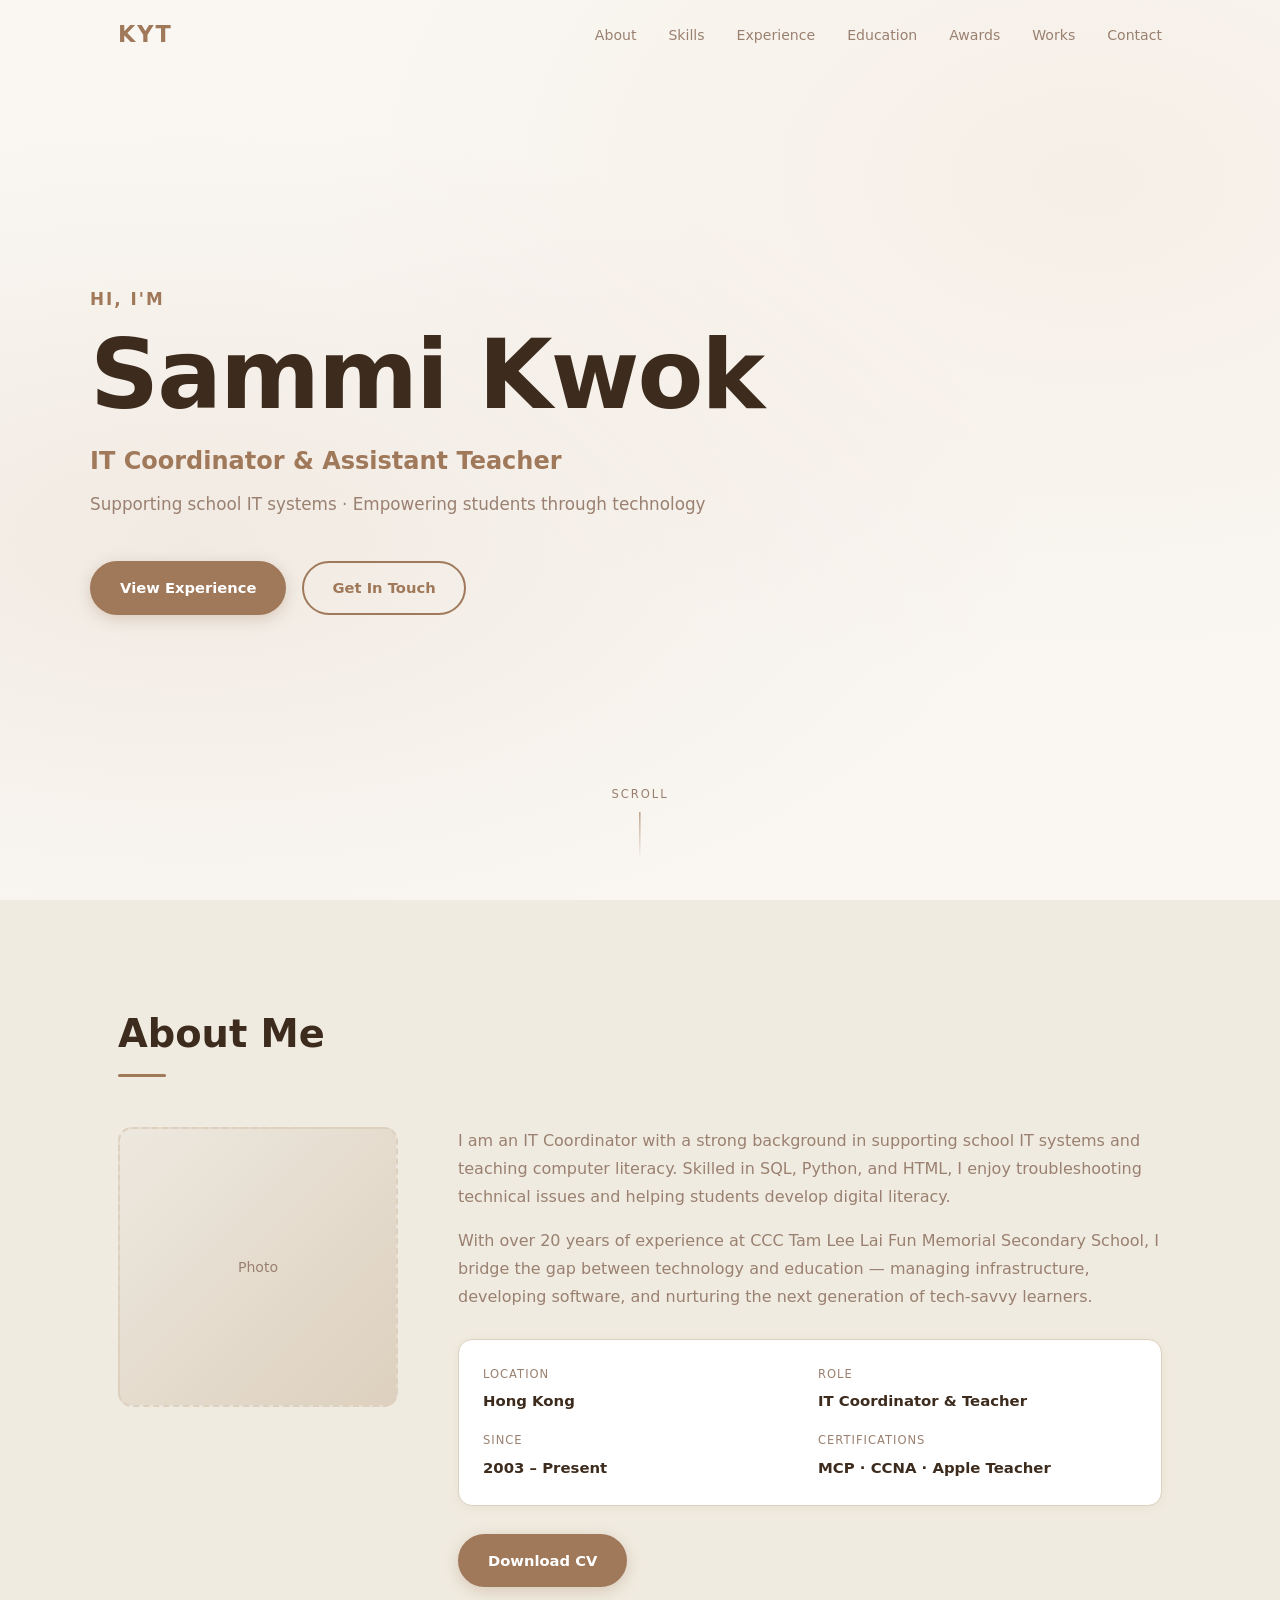
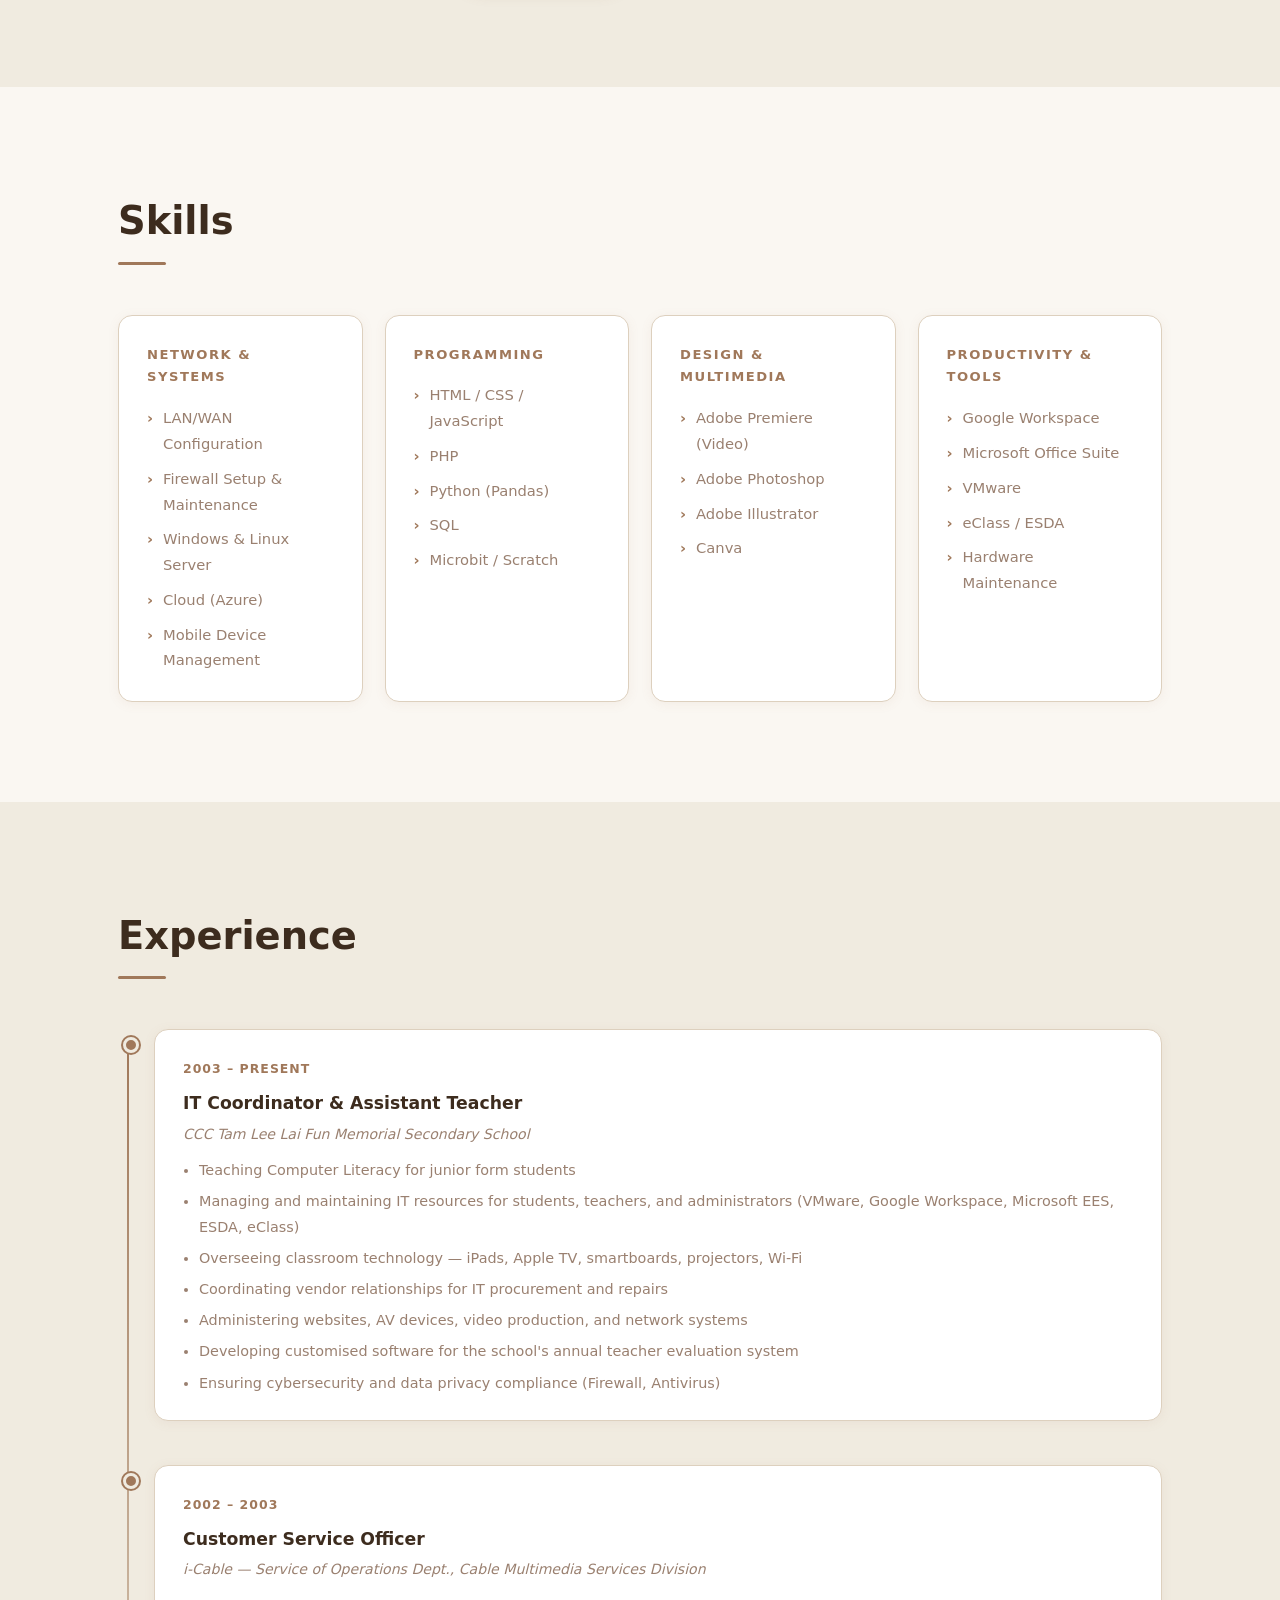
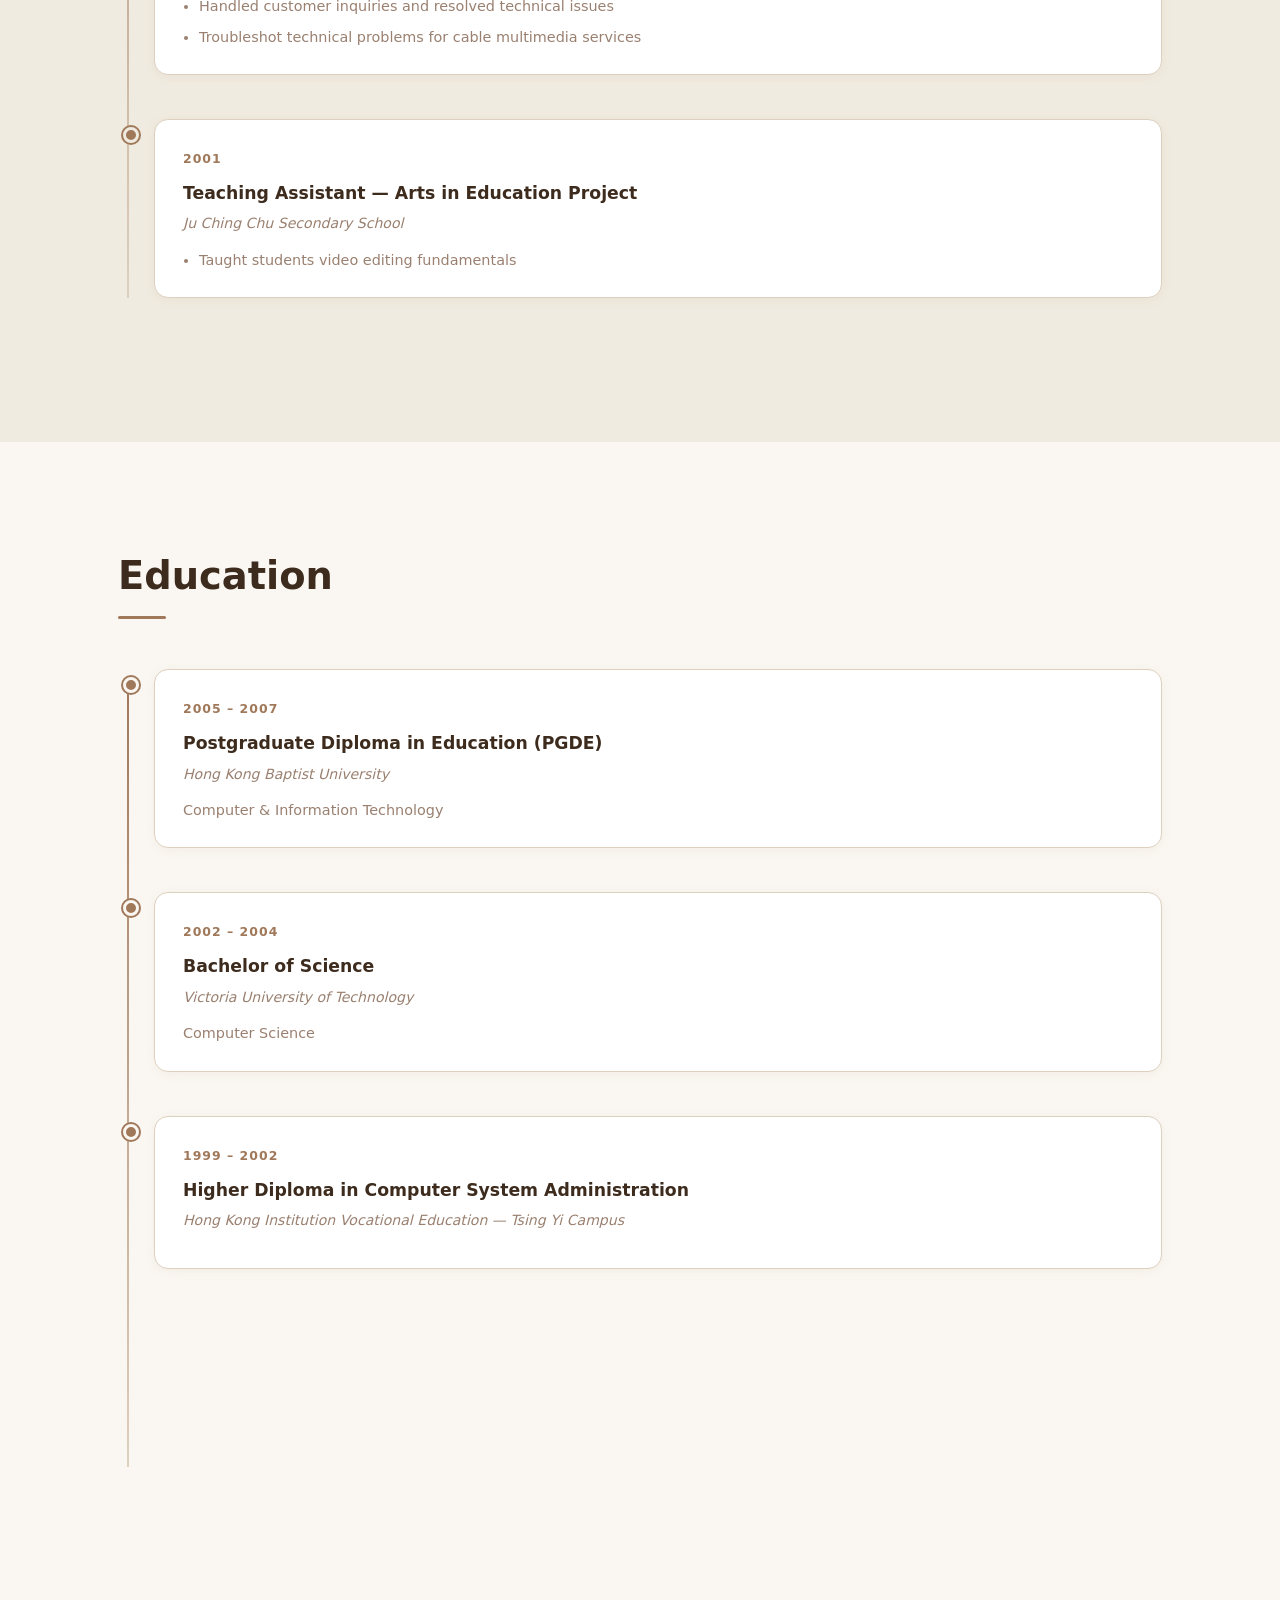
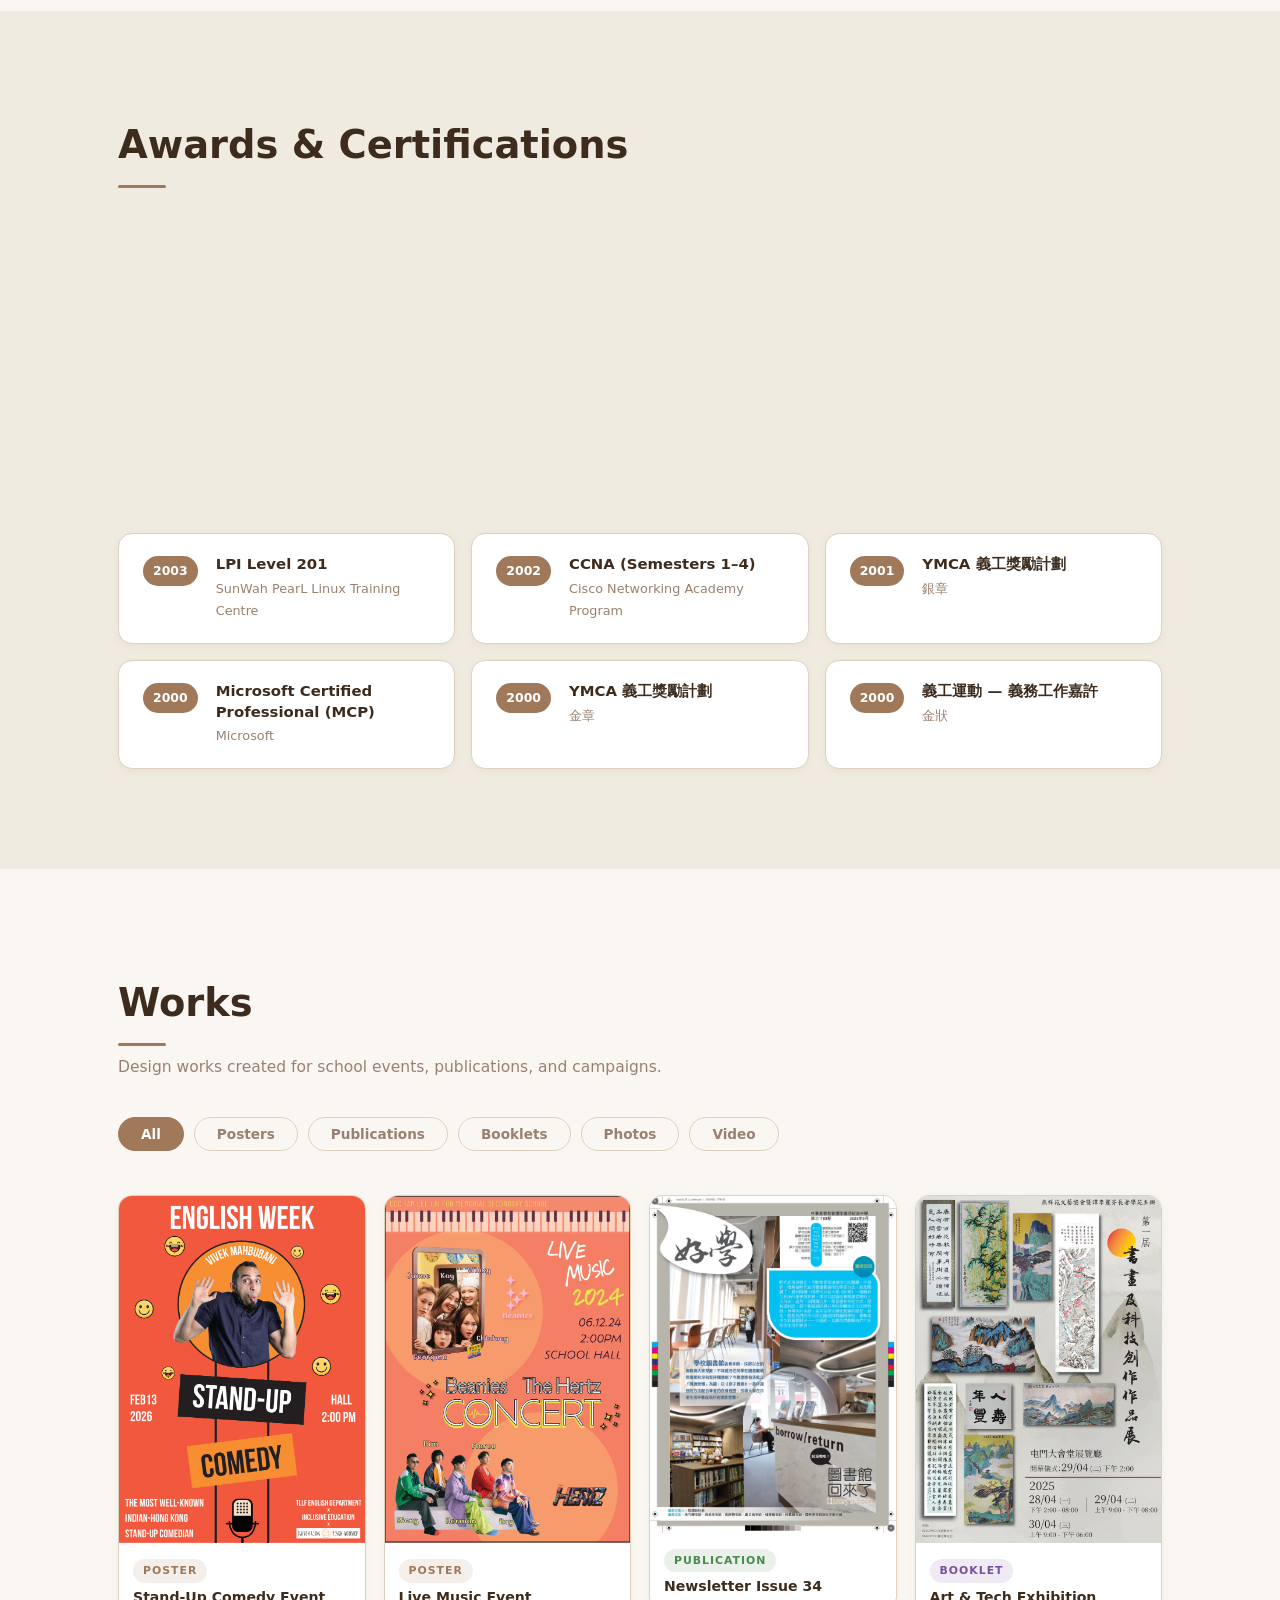
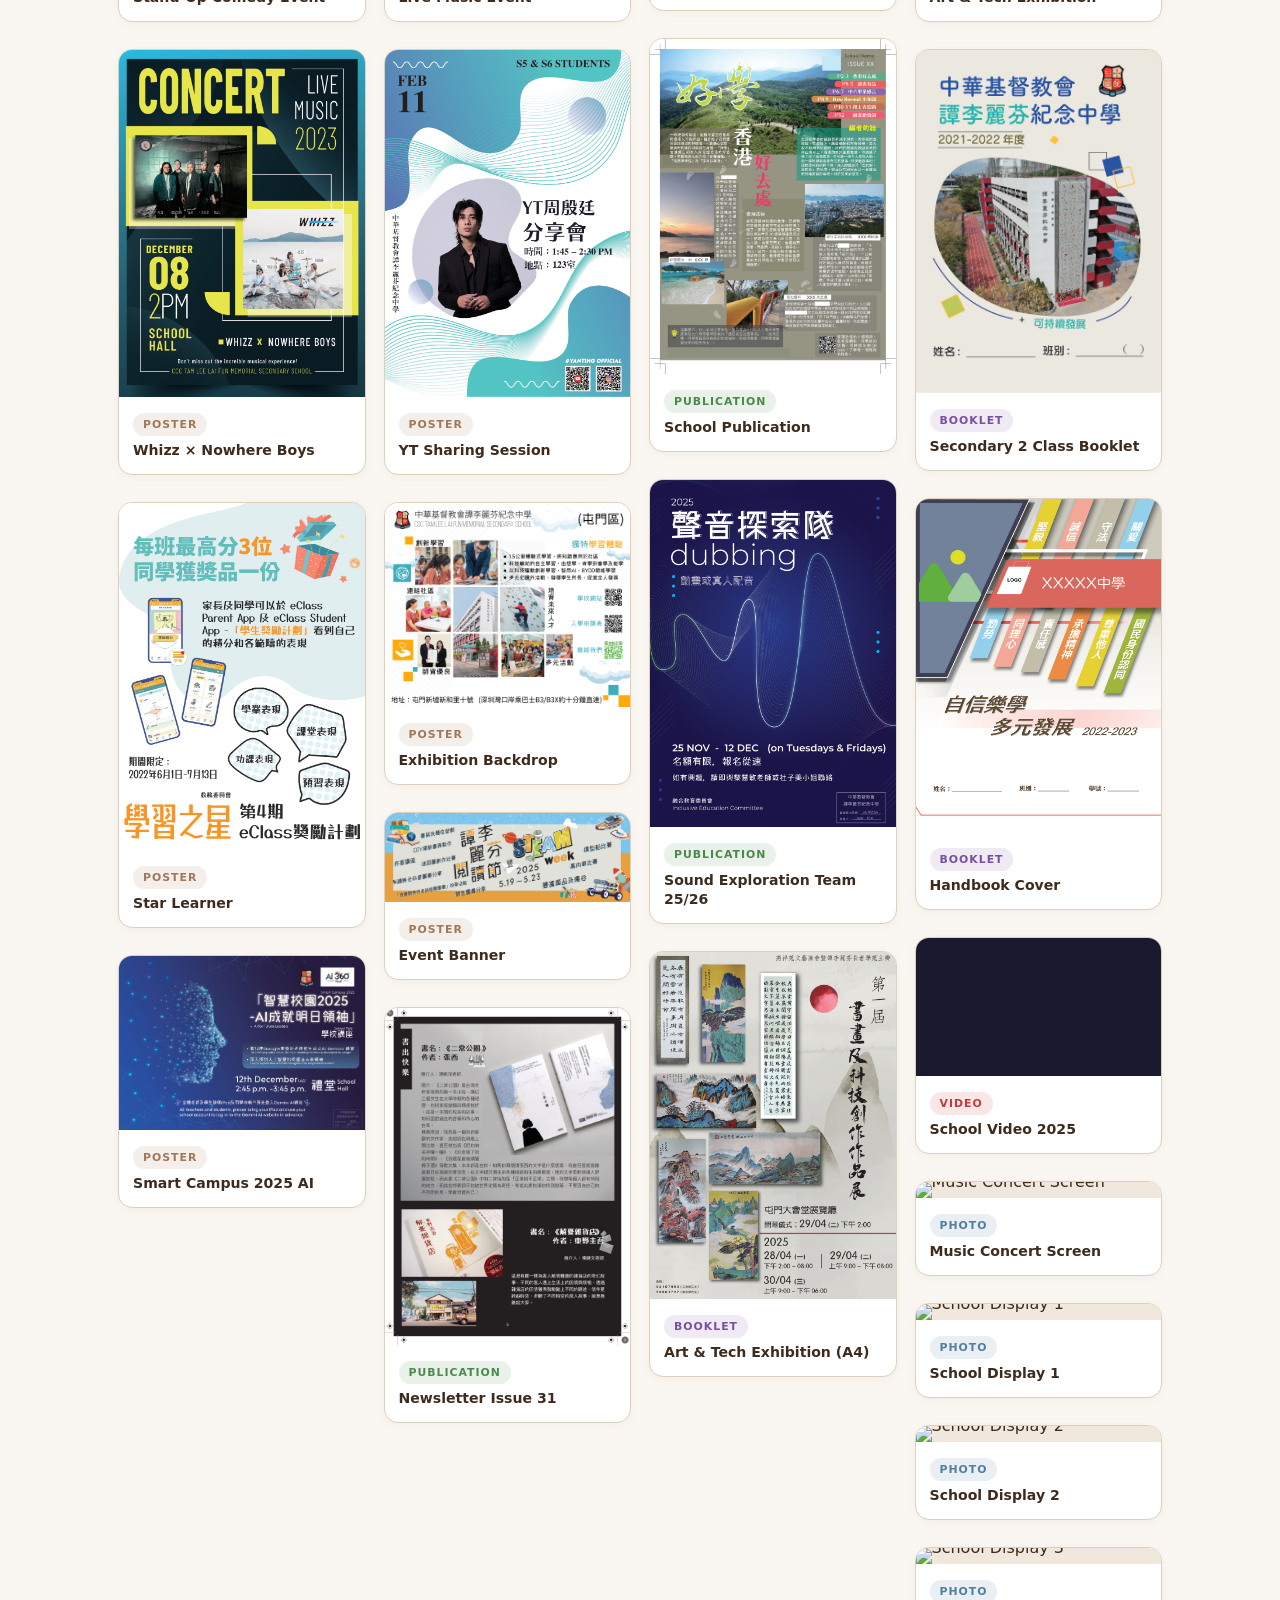
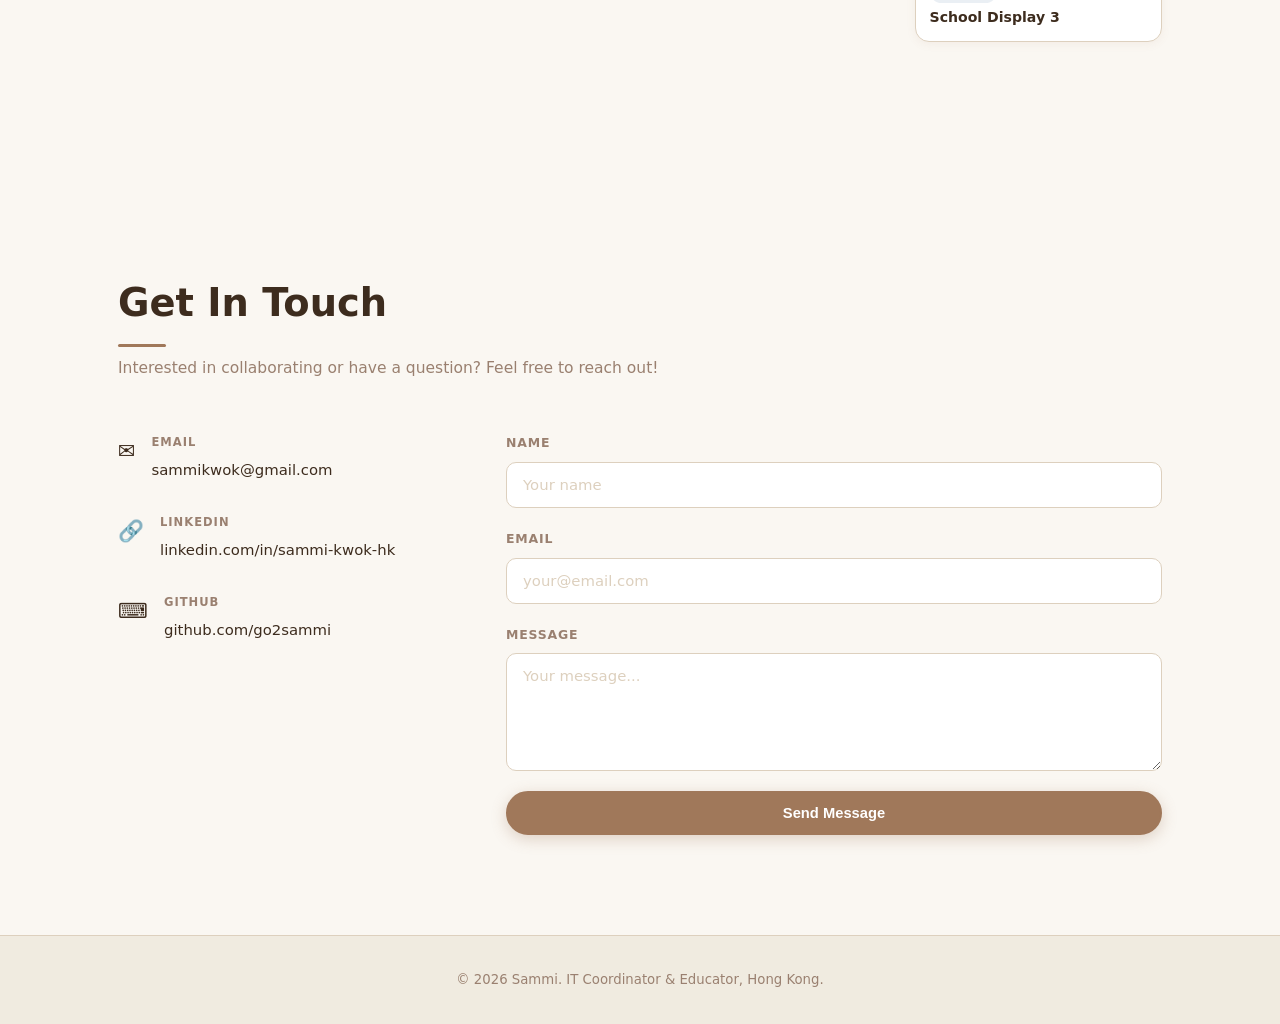
==== index.html @ 0bac3f9f "Initial commit: Sammi Kwok portfolio + JAS Creative HUB website" ====
<!DOCTYPE html>
<html lang="en">
<head>
  <meta charset="UTF-8" />
  <meta name="viewport" content="width=device-width, initial-scale=1.0" />
  <title>Sammi Kwok — IT Coordinator & Educator</title>
  <link rel="stylesheet" href="css/style.css" />
</head>
<body>

  <!-- Navigation -->
  <nav id="navbar">
    <div class="nav-container">
      <a href="#hero" class="nav-logo">KYT</a>
      <ul class="nav-links">
        <li><a href="#about">About</a></li>
        <li><a href="#skills">Skills</a></li>
        <li><a href="#experience">Experience</a></li>
        <li><a href="#education">Education</a></li>
        <li><a href="#awards">Awards</a></li>
        <li><a href="#works">Works</a></li>
        <li><a href="#contact">Contact</a></li>
      </ul>
      <button class="nav-toggle" id="navToggle" aria-label="Toggle menu">
        <span></span><span></span><span></span>
      </button>
    </div>
  </nav>

  <!-- Hero -->
  <section id="hero">
    <div class="hero-content">
      <p class="hero-greeting">Hi, I'm</p>
      <h1 class="hero-name">Sammi Kwok</h1>
      <p class="hero-title">IT Coordinator &amp; Assistant Teacher</p>
      <p class="hero-sub">Supporting school IT systems · Empowering students through technology</p>
      <div class="hero-actions">
        <a href="#experience" class="btn btn-primary">View Experience</a>
        <a href="#contact" class="btn btn-outline">Get In Touch</a>
      </div>
    </div>
    <div class="hero-scroll">
      <span>Scroll</span>
      <div class="scroll-line"></div>
    </div>
  </section>

  <!-- About -->
  <section id="about">
    <div class="container">
      <h2 class="section-title">About Me</h2>
      <div class="about-grid">
        <div class="about-image">
          <div class="image-placeholder">Photo</div>
        </div>
        <div class="about-text">
          <p>I am an IT Coordinator with a strong background in supporting school IT systems and teaching computer literacy. Skilled in SQL, Python, and HTML, I enjoy troubleshooting technical issues and helping students develop digital literacy.</p>
          <p>With over 20 years of experience at CCC Tam Lee Lai Fun Memorial Secondary School, I bridge the gap between technology and education — managing infrastructure, developing software, and nurturing the next generation of tech-savvy learners.</p>
          <div class="about-info">
            <div class="info-item">
              <span class="info-label">Location</span>
              <span class="info-value">Hong Kong</span>
            </div>
            <div class="info-item">
              <span class="info-label">Role</span>
              <span class="info-value">IT Coordinator &amp; Teacher</span>
            </div>
            <div class="info-item">
              <span class="info-label">Since</span>
              <span class="info-value">2003 – Present</span>
            </div>
            <div class="info-item">
              <span class="info-label">Certifications</span>
              <span class="info-value">MCP · CCNA · Apple Teacher</span>
            </div>
          </div>
          <a href="assets/KYT-cv.pdf" class="btn btn-primary" target="_blank">Download CV</a>
        </div>
      </div>
    </div>
  </section>

  <!-- Skills -->
  <section id="skills">
    <div class="container">
      <h2 class="section-title">Skills</h2>
      <div class="skills-grid">

        <div class="skill-category">
          <h3>Network &amp; Systems</h3>
          <ul class="skill-list">
            <li>LAN/WAN Configuration</li>
            <li>Firewall Setup &amp; Maintenance</li>
            <li>Windows &amp; Linux Server</li>
            <li>Cloud (Azure)</li>
            <li>Mobile Device Management</li>
          </ul>
        </div>

        <div class="skill-category">
          <h3>Programming</h3>
          <ul class="skill-list">
            <li>HTML / CSS / JavaScript</li>
            <li>PHP</li>
            <li>Python (Pandas)</li>
            <li>SQL</li>
            <li>Microbit / Scratch</li>
          </ul>
        </div>

        <div class="skill-category">
          <h3>Design &amp; Multimedia</h3>
          <ul class="skill-list">
            <li>Adobe Premiere (Video)</li>
            <li>Adobe Photoshop</li>
            <li>Adobe Illustrator</li>
            <li>Canva</li>
          </ul>
        </div>

        <div class="skill-category">
          <h3>Productivity &amp; Tools</h3>
          <ul class="skill-list">
            <li>Google Workspace</li>
            <li>Microsoft Office Suite</li>
            <li>VMware</li>
            <li>eClass / ESDA</li>
            <li>Hardware Maintenance</li>
          </ul>
        </div>

      </div>
    </div>
  </section>

  <!-- Experience -->
  <section id="experience">
    <div class="container">
      <h2 class="section-title">Experience</h2>
      <div class="timeline">

        <div class="timeline-item">
          <div class="timeline-dot"></div>
          <div class="timeline-content">
            <span class="timeline-date">2003 – Present</span>
            <h3 class="timeline-role">IT Coordinator &amp; Assistant Teacher</h3>
            <p class="timeline-company">CCC Tam Lee Lai Fun Memorial Secondary School</p>
            <ul class="timeline-list">
              <li>Teaching Computer Literacy for junior form students</li>
              <li>Managing and maintaining IT resources for students, teachers, and administrators (VMware, Google Workspace, Microsoft EES, ESDA, eClass)</li>
              <li>Overseeing classroom technology — iPads, Apple TV, smartboards, projectors, Wi-Fi</li>
              <li>Coordinating vendor relationships for IT procurement and repairs</li>
              <li>Administering websites, AV devices, video production, and network systems</li>
              <li>Developing customised software for the school's annual teacher evaluation system</li>
              <li>Ensuring cybersecurity and data privacy compliance (Firewall, Antivirus)</li>
            </ul>
          </div>
        </div>

        <div class="timeline-item">
          <div class="timeline-dot"></div>
          <div class="timeline-content">
            <span class="timeline-date">2002 – 2003</span>
            <h3 class="timeline-role">Customer Service Officer</h3>
            <p class="timeline-company">i-Cable — Service of Operations Dept., Cable Multimedia Services Division</p>
            <ul class="timeline-list">
              <li>Handled customer inquiries and resolved technical issues</li>
              <li>Troubleshot technical problems for cable multimedia services</li>
            </ul>
          </div>
        </div>

        <div class="timeline-item">
          <div class="timeline-dot"></div>
          <div class="timeline-content">
            <span class="timeline-date">2001</span>
            <h3 class="timeline-role">Teaching Assistant — Arts in Education Project</h3>
            <p class="timeline-company">Ju Ching Chu Secondary School</p>
            <ul class="timeline-list">
              <li>Taught students video editing fundamentals</li>
            </ul>
          </div>
        </div>

      </div>
    </div>
  </section>

  <!-- Education -->
  <section id="education">
    <div class="container">
      <h2 class="section-title">Education</h2>
      <div class="timeline">

        <div class="timeline-item">
          <div class="timeline-dot"></div>
          <div class="timeline-content">
            <span class="timeline-date">2005 – 2007</span>
            <h3 class="timeline-role">Postgraduate Diploma in Education (PGDE)</h3>
            <p class="timeline-company">Hong Kong Baptist University</p>
            <p class="timeline-desc">Computer &amp; Information Technology</p>
          </div>
        </div>

        <div class="timeline-item">
          <div class="timeline-dot"></div>
          <div class="timeline-content">
            <span class="timeline-date">2002 – 2004</span>
            <h3 class="timeline-role">Bachelor of Science</h3>
            <p class="timeline-company">Victoria University of Technology</p>
            <p class="timeline-desc">Computer Science</p>
          </div>
        </div>

        <div class="timeline-item">
          <div class="timeline-dot"></div>
          <div class="timeline-content">
            <span class="timeline-date">1999 – 2002</span>
            <h3 class="timeline-role">Higher Diploma in Computer System Administration</h3>
            <p class="timeline-company">Hong Kong Institution Vocational Education — Tsing Yi Campus</p>
          </div>
        </div>

        <div class="timeline-item">
          <div class="timeline-dot"></div>
          <div class="timeline-content">
            <span class="timeline-date">1991 – 1999</span>
            <h3 class="timeline-role">HKAL / HKCEE</h3>
            <p class="timeline-company">S.K.H. ST. Simon's Lui Ming Choi Secondary School (F.1 – F.7)</p>
          </div>
        </div>

      </div>
    </div>
  </section>

  <!-- Awards -->
  <section id="awards">
    <div class="container">
      <h2 class="section-title">Awards &amp; Certifications</h2>
      <div class="awards-grid">

        <div class="award-card">
          <span class="award-year">2026</span>
          <div class="award-info">
            <h3>Canva Design School</h3>
            <p>AI Skills for Students</p>
          </div>
        </div>

        <div class="award-card">
          <span class="award-year">2025</span>
          <div class="award-info">
            <h3>Apple Teacher</h3>
            <p>Apple Education</p>
          </div>
        </div>

        <div class="award-card">
          <span class="award-year">2024</span>
          <div class="award-info">
            <h3>Basic Law &amp; National Security Law Test</h3>
            <p>Degree Level — Education Bureau</p>
          </div>
        </div>

        <div class="award-card">
          <span class="award-year">2023</span>
          <div class="award-info">
            <h3>STEAM AI Curriculum Workshop</h3>
            <p>The Chinese University of Hong Kong</p>
          </div>
        </div>

        <div class="award-card">
          <span class="award-year">2017</span>
          <div class="award-info">
            <h3>Advanced Korean (Level VII)</h3>
            <p>HKFTU Spare Time Study Centre</p>
          </div>
        </div>

        <div class="award-card">
          <span class="award-year">2009</span>
          <div class="award-info">
            <h3>Japanese Language Proficiency Test</h3>
            <p>Level 3</p>
          </div>
        </div>

        <div class="award-card">
          <span class="award-year">2003</span>
          <div class="award-info">
            <h3>LPI Level 201</h3>
            <p>SunWah PearL Linux Training Centre</p>
          </div>
        </div>

        <div class="award-card">
          <span class="award-year">2002</span>
          <div class="award-info">
            <h3>CCNA (Semesters 1–4)</h3>
            <p>Cisco Networking Academy Program</p>
          </div>
        </div>

        <div class="award-card">
          <span class="award-year">2001</span>
          <div class="award-info">
            <h3>YMCA 義工獎勵計劃</h3>
            <p>銀章</p>
          </div>
        </div>

        <div class="award-card">
          <span class="award-year">2000</span>
          <div class="award-info">
            <h3>Microsoft Certified Professional (MCP)</h3>
            <p>Microsoft</p>
          </div>
        </div>

        <div class="award-card">
          <span class="award-year">2000</span>
          <div class="award-info">
            <h3>YMCA 義工獎勵計劃</h3>
            <p>金章</p>
          </div>
        </div>

        <div class="award-card">
          <span class="award-year">2000</span>
          <div class="award-info">
            <h3>義工運動 — 義務工作嘉許</h3>
            <p>金狀</p>
          </div>
        </div>

      </div>
    </div>
  </section>

  <!-- Works -->
  <section id="works">
    <div class="container">
      <h2 class="section-title">Works</h2>
      <p class="works-subtitle">Design works created for school events, publications, and campaigns.</p>

      <div class="works-filter">
        <button class="filter-btn active" data-filter="all">All</button>
        <button class="filter-btn" data-filter="poster">Posters</button>
        <button class="filter-btn" data-filter="publication">Publications</button>
        <button class="filter-btn" data-filter="booklet">Booklets</button>
        <button class="filter-btn" data-filter="photo">Photos</button>
        <button class="filter-btn" data-filter="video">Video</button>
      </div>

      <div class="works-grid" id="worksGrid">

        <!-- Posters -->
        <div class="work-item" data-category="poster" data-src="Jas/stand-up-comedy-poster.pdf" data-type="pdf" data-title="Stand-Up Comedy Event Poster">
          <div class="work-preview">
            <img src="Jas/thumbs/stand-up-comedy-poster.jpg" alt="Stand-Up Comedy Event Poster" loading="lazy" />
            <div class="work-overlay"><span>View</span></div>
          </div>
          <div class="work-meta"><span class="work-tag">Poster</span><h3>Stand-Up Comedy Event</h3></div>
        </div>

        <div class="work-item" data-category="poster" data-src="Jas/whizz-nowhere-boys-poster.pdf" data-type="pdf" data-title="Whizz × Nowhere Boys Poster">
          <div class="work-preview">
            <img src="Jas/thumbs/whizz-nowhere-boys-poster.jpg" alt="Whizz × Nowhere Boys Poster" loading="lazy" />
            <div class="work-overlay"><span>View</span></div>
          </div>
          <div class="work-meta"><span class="work-tag">Poster</span><h3>Whizz × Nowhere Boys</h3></div>
        </div>

        <div class="work-item" data-category="poster" data-src="Jas/star-learner-poster.pdf" data-type="pdf" data-title="Star Learner Poster">
          <div class="work-preview">
            <img src="Jas/thumbs/star-learner-poster.jpg" alt="Star Learner Poster" loading="lazy" />
            <div class="work-overlay"><span>View</span></div>
          </div>
          <div class="work-meta"><span class="work-tag">Poster</span><h3>Star Learner</h3></div>
        </div>

        <div class="work-item" data-category="poster" data-src="Jas/smart-campus-2025-ai-poster.pdf" data-type="pdf" data-title="Smart Campus 2025 — AI Poster">
          <div class="work-preview">
            <img src="Jas/thumbs/smart-campus-2025-ai-poster.jpg" alt="Smart Campus 2025 AI Poster" loading="lazy" />
            <div class="work-overlay"><span>View</span></div>
          </div>
          <div class="work-meta"><span class="work-tag">Poster</span><h3>Smart Campus 2025 AI</h3></div>
        </div>

        <div class="work-item" data-category="poster" data-src="Jas/live-music-poster.pdf" data-type="pdf" data-title="Live Music Event Poster">
          <div class="work-preview">
            <img src="Jas/thumbs/live-music-poster.jpg" alt="Live Music Event Poster" loading="lazy" />
            <div class="work-overlay"><span>View</span></div>
          </div>
          <div class="work-meta"><span class="work-tag">Poster</span><h3>Live Music Event</h3></div>
        </div>

        <div class="work-item" data-category="poster" data-src="Jas/sharing-session-poster.pdf" data-type="pdf" data-title="YT Sharing Session Poster">
          <div class="work-preview">
            <img src="Jas/thumbs/sharing-session-poster.jpg" alt="YT Sharing Session Poster" loading="lazy" />
            <div class="work-overlay"><span>View</span></div>
          </div>
          <div class="work-meta"><span class="work-tag">Poster</span><h3>YT Sharing Session</h3></div>
        </div>

        <div class="work-item" data-category="poster" data-src="Jas/primary-exhibition-backdrop.pdf" data-type="pdf" data-title="Primary School Exhibition Backdrop">
          <div class="work-preview">
            <img src="Jas/thumbs/primary-exhibition-backdrop.jpg" alt="Primary School Exhibition Backdrop" loading="lazy" />
            <div class="work-overlay"><span>View</span></div>
          </div>
          <div class="work-meta"><span class="work-tag">Poster</span><h3>Exhibition Backdrop</h3></div>
        </div>

        <div class="work-item" data-category="poster" data-src="Jas/event-banner-april.pdf" data-type="pdf" data-title="Event Banner">
          <div class="work-preview">
            <img src="Jas/thumbs/event-banner-april.jpg" alt="Event Banner" loading="lazy" />
            <div class="work-overlay"><span>View</span></div>
          </div>
          <div class="work-meta"><span class="work-tag">Poster</span><h3>Event Banner</h3></div>
        </div>

        <!-- Publications -->
        <div class="work-item" data-category="publication" data-src="Jas/newsletter-issue31-reading-joy.pdf" data-type="pdf" data-title="Newsletter Issue 31 — Reading Joy">
          <div class="work-preview">
            <img src="Jas/thumbs/newsletter-issue31-reading-joy.jpg" alt="Newsletter Issue 31" loading="lazy" />
            <div class="work-overlay"><span>View</span></div>
          </div>
          <div class="work-meta"><span class="work-tag work-tag--publication">Publication</span><h3>Newsletter Issue 31</h3></div>
        </div>

        <div class="work-item" data-category="publication" data-src="Jas/newsletter-issue34-p1-2.pdf" data-type="pdf" data-title="Newsletter Issue 34 — Pages 1–2">
          <div class="work-preview">
            <img src="Jas/thumbs/newsletter-issue34-p1-2.jpg" alt="Newsletter Issue 34" loading="lazy" />
            <div class="work-overlay"><span>View</span></div>
          </div>
          <div class="work-meta"><span class="work-tag work-tag--publication">Publication</span><h3>Newsletter Issue 34</h3></div>
        </div>

        <div class="work-item" data-category="publication" data-src="Jas/school-publication.pdf" data-type="pdf" data-title="School Publication">
          <div class="work-preview">
            <img src="Jas/thumbs/school-publication.jpg" alt="School Publication" loading="lazy" />
            <div class="work-overlay"><span>View</span></div>
          </div>
          <div class="work-meta"><span class="work-tag work-tag--publication">Publication</span><h3>School Publication</h3></div>
        </div>

        <div class="work-item" data-category="publication" data-src="Jas/sound-exploration-team-2526.pdf" data-type="pdf" data-title="Sound Exploration Team 25/26">
          <div class="work-preview">
            <img src="Jas/thumbs/sound-exploration-team-2526.jpg" alt="Sound Exploration Team 25/26" loading="lazy" />
            <div class="work-overlay"><span>View</span></div>
          </div>
          <div class="work-meta"><span class="work-tag work-tag--publication">Publication</span><h3>Sound Exploration Team 25/26</h3></div>
        </div>

        <!-- Booklets -->
        <div class="work-item" data-category="booklet" data-src="Jas/art-tech-exhibition-a4.pdf" data-type="pdf" data-title="Art &amp; Tech Exhibition Booklet (A4)">
          <div class="work-preview">
            <img src="Jas/thumbs/art-tech-exhibition-a4.jpg" alt="Art &amp; Tech Exhibition A4" loading="lazy" />
            <div class="work-overlay"><span>View</span></div>
          </div>
          <div class="work-meta"><span class="work-tag work-tag--booklet">Booklet</span><h3>Art &amp; Tech Exhibition (A4)</h3></div>
        </div>

        <div class="work-item" data-category="booklet" data-src="Jas/art-tech-exhibition.pdf" data-type="pdf" data-title="Art &amp; Tech Exhibition Booklet">
          <div class="work-preview">
            <img src="Jas/thumbs/art-tech-exhibition.jpg" alt="Art &amp; Tech Exhibition" loading="lazy" />
            <div class="work-overlay"><span>View</span></div>
          </div>
          <div class="work-meta"><span class="work-tag work-tag--booklet">Booklet</span><h3>Art &amp; Tech Exhibition</h3></div>
        </div>

        <div class="work-item" data-category="booklet" data-src="Jas/secondary-2-booklet.pdf" data-type="pdf" data-title="Secondary 2 Class Booklet">
          <div class="work-preview">
            <img src="Jas/thumbs/secondary-2-booklet.jpg" alt="Secondary 2 Class Booklet" loading="lazy" />
            <div class="work-overlay"><span>View</span></div>
          </div>
          <div class="work-meta"><span class="work-tag work-tag--booklet">Booklet</span><h3>Secondary 2 Class Booklet</h3></div>
        </div>

        <div class="work-item" data-category="booklet" data-src="Jas/handbook-cover.jpg" data-type="image" data-title="Handbook Cover">
          <div class="work-preview">
            <img src="Jas/handbook-cover.jpg" alt="Handbook Cover" loading="lazy" />
            <div class="work-overlay"><span>View</span></div>
          </div>
          <div class="work-meta"><span class="work-tag work-tag--booklet">Booklet</span><h3>Handbook Cover</h3></div>
        </div>

        <!-- Video -->
        <div class="work-item" data-category="video" data-src="Jas/video/school-video-2025.mp4" data-type="video" data-title="School Video 2025">
          <div class="work-preview work-preview--video">
            <video class="video-thumb" src="Jas/video/school-video-2025.mp4" preload="metadata" muted playsinline></video>
            <div class="work-overlay video-play-btn"><span>▶ Play</span></div>
          </div>
          <div class="work-meta"><span class="work-tag work-tag--video">Video</span><h3>School Video 2025</h3></div>
        </div>

        <!-- Photos -->
        <div class="work-item" data-category="photo" data-src="Jas/music-concert-screen.jpg" data-type="image" data-title="Music Concert Screen Display">
          <div class="work-preview">
            <img src="Jas/music-concert-screen.jpg" alt="Music Concert Screen" loading="lazy" />
            <div class="work-overlay"><span>View</span></div>
          </div>
          <div class="work-meta"><span class="work-tag work-tag--photo">Photo</span><h3>Music Concert Screen</h3></div>
        </div>

        <div class="work-item" data-category="photo" data-src="Jas/school-display-1.png" data-type="image" data-title="School Display 1">
          <div class="work-preview">
            <img src="Jas/school-display-1.png" alt="School Display 1" loading="lazy" />
            <div class="work-overlay"><span>View</span></div>
          </div>
          <div class="work-meta"><span class="work-tag work-tag--photo">Photo</span><h3>School Display 1</h3></div>
        </div>

        <div class="work-item" data-category="photo" data-src="Jas/school-display-2.png" data-type="image" data-title="School Display 2">
          <div class="work-preview">
            <img src="Jas/school-display-2.png" alt="School Display 2" loading="lazy" />
            <div class="work-overlay"><span>View</span></div>
          </div>
          <div class="work-meta"><span class="work-tag work-tag--photo">Photo</span><h3>School Display 2</h3></div>
        </div>

        <div class="work-item" data-category="photo" data-src="Jas/school-display-3.png" data-type="image" data-title="School Display 3">
          <div class="work-preview">
            <img src="Jas/school-display-3.png" alt="School Display 3" loading="lazy" />
            <div class="work-overlay"><span>View</span></div>
          </div>
          <div class="work-meta"><span class="work-tag work-tag--photo">Photo</span><h3>School Display 3</h3></div>
        </div>

      </div>
    </div>
  </section>

  <!-- Lightbox -->
  <div class="lightbox" id="lightbox" role="dialog" aria-modal="true">
    <div class="lightbox-overlay" id="lightboxOverlay"></div>
    <div class="lightbox-box">
      <button class="lightbox-close" id="lightboxClose" aria-label="Close">✕</button>
      <p class="lightbox-title" id="lightboxTitle"></p>
      <div class="lightbox-body" id="lightboxBody"></div>
    </div>
  </div>

  <!-- Contact -->
  <section id="contact">
    <div class="container">
      <h2 class="section-title">Get In Touch</h2>
      <p class="contact-subtitle">Interested in collaborating or have a question? Feel free to reach out!</p>
      <div class="contact-grid">

        <div class="contact-info">
          <div class="contact-item">
            <span class="contact-icon">✉</span>
            <div>
              <strong>Email</strong>
              <a href="mailto:sammikwok@gmail.com">sammikwok@gmail.com</a>
            </div>
          </div>
          <div class="contact-item">
            <span class="contact-icon">🔗</span>
            <div>
              <strong>LinkedIn</strong>
              <a href="#" target="_blank">linkedin.com/in/sammi-kwok-hk</a>
            </div>
          </div>
          <div class="contact-item">
            <span class="contact-icon">⌨</span>
            <div>
              <strong>GitHub</strong>
              <a href="github.com/go2sammi" target="_blank">github.com/go2sammi</a>
            </div>
          </div>
        </div>

        <form class="contact-form" id="contactForm">
          <div class="form-group">
            <label for="name">Name</label>
            <input type="text" id="name" name="name" placeholder="Your name" required />
          </div>
          <div class="form-group">
            <label for="email">Email</label>
            <input type="email" id="email" name="email" placeholder="your@email.com" required />
          </div>
          <div class="form-group">
            <label for="message">Message</label>
            <textarea id="message" name="message" rows="5" placeholder="Your message..." required></textarea>
          </div>
          <button type="submit" class="btn btn-primary">Send Message</button>
        </form>

      </div>
    </div>
  </section>

  <!-- Footer -->
  <footer>
    <p>© 2026 Sammi. IT Coordinator &amp; Educator, Hong Kong.</p>
  </footer>

  <script src="js/main.js"></script>
</body>
</html>
---- css/style.css ----
/* ===== CSS Variables — Milk Tea Theme ===== */
:root {
  --bg: #faf7f2;
  --bg-secondary: #f0ebe0;
  --bg-card: #ffffff;
  --accent: #a0785a;
  --accent-hover: #8b6347;
  --accent-light: rgba(160, 120, 90, 0.12);
  --text: #3d2c1e;
  --text-muted: #9a8070;
  --border: #ddd0be;
  --shadow: rgba(160, 120, 90, 0.08);
  --nav-height: 70px;
  --radius: 14px;
  --transition: 0.3s ease;
}

/* ===== Reset ===== */
*, *::before, *::after { box-sizing: border-box; margin: 0; padding: 0; }

html { scroll-behavior: smooth; scroll-padding-top: var(--nav-height); }

body {
  font-family: 'Segoe UI', system-ui, -apple-system, sans-serif;
  background: var(--bg);
  color: var(--text);
  line-height: 1.75;
  overflow-x: hidden;
}

a { color: var(--accent); text-decoration: none; transition: color var(--transition); }
a:hover { color: var(--accent-hover); }

/* ===== Utility ===== */
.container {
  max-width: 1100px;
  margin: 0 auto;
  padding: 0 28px;
}

section { padding: 100px 0; }

.section-title {
  font-size: clamp(1.8rem, 4vw, 2.4rem);
  font-weight: 700;
  margin-bottom: 60px;
  color: var(--text);
  position: relative;
  display: inline-block;
}

.section-title::after {
  content: '';
  position: absolute;
  bottom: -10px;
  left: 0;
  width: 48px;
  height: 3px;
  background: var(--accent);
  border-radius: 2px;
}

/* ===== Buttons ===== */
.btn {
  display: inline-block;
  padding: 12px 28px;
  border-radius: 50px;
  font-size: 0.92rem;
  font-weight: 600;
  cursor: pointer;
  transition: all var(--transition);
  border: 2px solid transparent;
}

.btn-primary {
  background: var(--accent);
  color: #fff;
  border-color: var(--accent);
  box-shadow: 0 4px 15px rgba(160, 120, 90, 0.3);
}

.btn-primary:hover {
  background: var(--accent-hover);
  border-color: var(--accent-hover);
  color: #fff;
  transform: translateY(-2px);
  box-shadow: 0 6px 20px rgba(160, 120, 90, 0.4);
}

.btn-outline {
  background: transparent;
  color: var(--accent);
  border-color: var(--accent);
}

.btn-outline:hover {
  background: var(--accent);
  color: #fff;
  transform: translateY(-2px);
}

.btn-sm {
  padding: 7px 18px;
  font-size: 0.83rem;
}

/* ===== Navbar ===== */
#navbar {
  position: fixed;
  top: 0;
  width: 100%;
  height: var(--nav-height);
  z-index: 1000;
  transition: background var(--transition), box-shadow var(--transition);
}

#navbar.scrolled {
  background: rgba(250, 247, 242, 0.95);
  backdrop-filter: blur(12px);
  box-shadow: 0 1px 0 var(--border), 0 4px 20px var(--shadow);
}

.nav-container {
  max-width: 1100px;
  margin: 0 auto;
  padding: 0 28px;
  height: 100%;
  display: flex;
  align-items: center;
  justify-content: space-between;
}

.nav-logo {
  font-size: 1.4rem;
  font-weight: 800;
  color: var(--accent);
  letter-spacing: 2px;
}

.nav-links {
  display: flex;
  gap: 32px;
  list-style: none;
}

.nav-links a {
  color: var(--text-muted);
  font-size: 0.88rem;
  font-weight: 500;
  position: relative;
}

.nav-links a::after {
  content: '';
  position: absolute;
  bottom: -4px;
  left: 0;
  width: 0;
  height: 2px;
  background: var(--accent);
  border-radius: 2px;
  transition: width var(--transition);
}

.nav-links a:hover,
.nav-links a.active {
  color: var(--text);
}

.nav-links a:hover::after,
.nav-links a.active::after { width: 100%; }

.nav-toggle {
  display: none;
  flex-direction: column;
  gap: 5px;
  background: none;
  border: none;
  cursor: pointer;
  padding: 4px;
}

.nav-toggle span {
  display: block;
  width: 24px;
  height: 2px;
  background: var(--text);
  border-radius: 2px;
  transition: all var(--transition);
}

/* ===== Hero ===== */
#hero {
  min-height: 100vh;
  display: flex;
  align-items: center;
  padding: 0 28px;
  position: relative;
  background:
    radial-gradient(ellipse at 15% 60%, rgba(160, 120, 90, 0.1) 0%, transparent 55%),
    radial-gradient(ellipse at 85% 20%, rgba(210, 180, 150, 0.12) 0%, transparent 50%);
}

.hero-content {
  max-width: 1100px;
  margin: 0 auto;
  width: 100%;
}

.hero-greeting {
  color: var(--accent);
  font-size: 1.05rem;
  font-weight: 600;
  letter-spacing: 2px;
  text-transform: uppercase;
  margin-bottom: 10px;
}

.hero-name {
  font-size: clamp(3rem, 9vw, 6rem);
  font-weight: 800;
  line-height: 1.05;
  letter-spacing: -2px;
  color: var(--text);
  margin-bottom: 14px;
}

.hero-title {
  font-size: clamp(1.1rem, 2.5vw, 1.5rem);
  color: var(--accent);
  font-weight: 600;
  margin-bottom: 8px;
}

.hero-sub {
  font-size: clamp(0.9rem, 1.8vw, 1.05rem);
  color: var(--text-muted);
  margin-bottom: 42px;
}

.hero-actions {
  display: flex;
  gap: 16px;
  flex-wrap: wrap;
}

.hero-scroll {
  position: absolute;
  bottom: 40px;
  left: 50%;
  transform: translateX(-50%);
  display: flex;
  flex-direction: column;
  align-items: center;
  gap: 8px;
  color: var(--text-muted);
  font-size: 0.72rem;
  letter-spacing: 2px;
  text-transform: uppercase;
}

.scroll-line {
  width: 1px;
  height: 48px;
  background: linear-gradient(to bottom, var(--accent), transparent);
  animation: scrollPulse 2s ease-in-out infinite;
}

@keyframes scrollPulse {
  0%, 100% { opacity: 0.5; }
  50% { opacity: 1; }
}

/* ===== About ===== */
#about { background: var(--bg-secondary); }

.about-grid {
  display: grid;
  grid-template-columns: 280px 1fr;
  gap: 60px;
  align-items: start;
}

.image-placeholder {
  width: 100%;
  aspect-ratio: 1;
  background: linear-gradient(135deg, #ede8df, #ddd0be);
  border-radius: var(--radius);
  display: flex;
  align-items: center;
  justify-content: center;
  color: var(--text-muted);
  font-size: 0.88rem;
  border: 2px dashed var(--border);
}

.about-text p {
  color: var(--text-muted);
  margin-bottom: 16px;
  font-size: 1rem;
}

.about-info {
  display: grid;
  grid-template-columns: 1fr 1fr;
  gap: 16px;
  margin: 28px 0;
  padding: 24px;
  background: var(--bg-card);
  border-radius: var(--radius);
  border: 1px solid var(--border);
  box-shadow: 0 2px 12px var(--shadow);
}

.info-item { display: flex; flex-direction: column; gap: 4px; }
.info-label { font-size: 0.72rem; color: var(--text-muted); text-transform: uppercase; letter-spacing: 1px; }
.info-value { font-size: 0.93rem; font-weight: 600; color: var(--text); }

/* ===== Skills ===== */
.skills-grid {
  display: grid;
  grid-template-columns: repeat(auto-fit, minmax(230px, 1fr));
  gap: 22px;
}

.skill-category {
  background: var(--bg-card);
  border: 1px solid var(--border);
  border-radius: var(--radius);
  padding: 28px;
  box-shadow: 0 2px 12px var(--shadow);
  transition: border-color var(--transition), transform var(--transition), box-shadow var(--transition);
}

.skill-category:hover {
  border-color: var(--accent);
  transform: translateY(-4px);
  box-shadow: 0 8px 24px rgba(160, 120, 90, 0.14);
}

.skill-category h3 {
  font-size: 0.82rem;
  font-weight: 700;
  color: var(--accent);
  margin-bottom: 16px;
  text-transform: uppercase;
  letter-spacing: 1.5px;
}

.skill-list {
  list-style: none;
  display: flex;
  flex-direction: column;
  gap: 9px;
}

.skill-list li {
  color: var(--text-muted);
  font-size: 0.92rem;
  padding-left: 16px;
  position: relative;
}

.skill-list li::before {
  content: '›';
  position: absolute;
  left: 0;
  color: var(--accent);
  font-weight: 700;
}

/* ===== Experience & Education ===== */
#experience { background: var(--bg-secondary); }

.timeline {
  position: relative;
  padding-left: 36px;
}

.timeline::before {
  content: '';
  position: absolute;
  left: 9px;
  top: 8px;
  bottom: 0;
  width: 2px;
  background: linear-gradient(to bottom, var(--accent), var(--border));
}

.timeline-item {
  position: relative;
  margin-bottom: 44px;
}

.timeline-dot {
  position: absolute;
  left: -31px;
  top: 8px;
  width: 16px;
  height: 16px;
  border-radius: 50%;
  background: var(--accent);
  border: 3px solid var(--bg-secondary);
  box-shadow: 0 0 0 2px var(--accent);
}

#education .timeline-dot {
  border-color: var(--bg);
}

.timeline-content {
  background: var(--bg-card);
  border: 1px solid var(--border);
  border-radius: var(--radius);
  padding: 24px 28px;
  box-shadow: 0 2px 12px var(--shadow);
  transition: border-color var(--transition), box-shadow var(--transition);
}

.timeline-content:hover {
  border-color: var(--accent);
  box-shadow: 0 6px 20px rgba(160, 120, 90, 0.12);
}

.timeline-date {
  font-size: 0.78rem;
  color: var(--accent);
  font-weight: 700;
  text-transform: uppercase;
  letter-spacing: 1px;
}

.timeline-role {
  font-size: 1.08rem;
  font-weight: 700;
  color: var(--text);
  margin: 6px 0 3px;
}

.timeline-company {
  font-size: 0.88rem;
  color: var(--text-muted);
  margin-bottom: 12px;
  font-style: italic;
}

.timeline-desc {
  font-size: 0.9rem;
  color: var(--text-muted);
}

.timeline-list {
  padding-left: 16px;
  display: flex;
  flex-direction: column;
  gap: 6px;
}

.timeline-list li {
  font-size: 0.9rem;
  color: var(--text-muted);
}

/* ===== Awards ===== */
#awards { background: var(--bg-secondary); }

.awards-grid {
  display: grid;
  grid-template-columns: repeat(auto-fill, minmax(260px, 1fr));
  gap: 16px;
}

.award-card {
  background: var(--bg-card);
  border: 1px solid var(--border);
  border-radius: var(--radius);
  padding: 20px 24px;
  display: flex;
  align-items: flex-start;
  gap: 18px;
  box-shadow: 0 2px 10px var(--shadow);
  transition: border-color var(--transition), transform var(--transition);
}

.award-card:hover {
  border-color: var(--accent);
  transform: translateY(-3px);
}

.award-year {
  font-size: 0.78rem;
  font-weight: 700;
  color: var(--bg-card);
  background: var(--accent);
  padding: 4px 10px;
  border-radius: 20px;
  white-space: nowrap;
  flex-shrink: 0;
  align-self: flex-start;
  margin-top: 2px;
}

.award-info h3 {
  font-size: 0.93rem;
  font-weight: 700;
  color: var(--text);
  margin-bottom: 3px;
  line-height: 1.4;
}

.award-info p {
  font-size: 0.8rem;
  color: var(--text-muted);
}

/* ===== Contact ===== */
.contact-subtitle {
  color: var(--text-muted);
  margin-top: -42px;
  margin-bottom: 50px;
  font-size: 0.97rem;
}

.contact-grid {
  display: grid;
  grid-template-columns: 1fr 2fr;
  gap: 60px;
  align-items: start;
}

.contact-info {
  display: flex;
  flex-direction: column;
  gap: 28px;
}

.contact-item {
  display: flex;
  gap: 16px;
  align-items: flex-start;
}

.contact-icon {
  font-size: 1.3rem;
  margin-top: 1px;
}

.contact-item strong {
  display: block;
  font-size: 0.72rem;
  text-transform: uppercase;
  letter-spacing: 1px;
  color: var(--text-muted);
  margin-bottom: 4px;
}

.contact-item a {
  font-size: 0.93rem;
  color: var(--text);
}

.contact-item a:hover { color: var(--accent); }

/* ===== Form ===== */
.contact-form {
  display: flex;
  flex-direction: column;
  gap: 20px;
}

.form-group {
  display: flex;
  flex-direction: column;
  gap: 8px;
}

.form-group label {
  font-size: 0.78rem;
  font-weight: 700;
  color: var(--text-muted);
  text-transform: uppercase;
  letter-spacing: 0.8px;
}

.form-group input,
.form-group textarea {
  background: var(--bg-card);
  border: 1px solid var(--border);
  border-radius: 10px;
  padding: 13px 16px;
  color: var(--text);
  font-size: 0.93rem;
  font-family: inherit;
  transition: border-color var(--transition), box-shadow var(--transition);
  resize: vertical;
}

.form-group input:focus,
.form-group textarea:focus {
  outline: none;
  border-color: var(--accent);
  box-shadow: 0 0 0 3px rgba(160, 120, 90, 0.12);
}

.form-group input::placeholder,
.form-group textarea::placeholder { color: var(--border); }

/* ===== Footer ===== */
footer {
  text-align: center;
  padding: 32px 24px;
  color: var(--text-muted);
  font-size: 0.83rem;
  border-top: 1px solid var(--border);
  background: var(--bg-secondary);
}

/* ===== Works Gallery — Pinterest Masonry ===== */
#works { background: var(--bg); }

.works-subtitle {
  color: var(--text-muted);
  margin-top: -42px;
  margin-bottom: 36px;
  font-size: 0.97rem;
}

.works-filter {
  display: flex;
  flex-wrap: wrap;
  gap: 10px;
  margin-bottom: 44px;
}

.filter-btn {
  padding: 8px 22px;
  border-radius: 50px;
  border: 1.5px solid var(--border);
  background: transparent;
  color: var(--text-muted);
  font-size: 0.85rem;
  font-weight: 600;
  cursor: pointer;
  font-family: inherit;
  transition: all var(--transition);
}

.filter-btn:hover { border-color: var(--accent); color: var(--accent); }
.filter-btn.active { background: var(--accent); border-color: var(--accent); color: #fff; }

/* Masonry via CSS columns */
.works-grid {
  columns: 4 200px;
  column-gap: 18px;
}

.work-item {
  background: var(--bg-card);
  border: 1px solid var(--border);
  border-radius: var(--radius);
  overflow: hidden;
  cursor: pointer;
  break-inside: avoid;
  margin-bottom: 18px;
  display: inline-block;
  width: 100%;
  transition: border-color var(--transition), transform var(--transition), box-shadow var(--transition);
  box-shadow: 0 2px 10px var(--shadow);
}

.work-item:hover {
  border-color: var(--accent);
  transform: translateY(-4px);
  box-shadow: 0 12px 32px rgba(160, 120, 90, 0.18);
}

.work-item.hidden { display: none; }

/* Preview area — natural height */
.work-preview {
  position: relative;
  overflow: hidden;
  background: #f0e8dc;
  line-height: 0;
}

.work-preview img,
.work-preview canvas {
  width: 100%;
  height: auto;
  display: block;
}

/* Hover overlay */
.work-overlay {
  position: absolute;
  inset: 0;
  background: rgba(160, 120, 90, 0);
  display: flex;
  align-items: center;
  justify-content: center;
  transition: background var(--transition);
}

.work-overlay span {
  background: var(--accent);
  color: #fff;
  padding: 8px 20px;
  border-radius: 50px;
  font-size: 0.82rem;
  font-weight: 700;
  letter-spacing: 1px;
  text-transform: uppercase;
  opacity: 0;
  transform: translateY(6px);
  transition: opacity var(--transition), transform var(--transition);
}

.work-item:hover .work-overlay { background: rgba(160, 120, 90, 0.3); }
.work-item:hover .work-overlay span { opacity: 1; transform: translateY(0); }

.work-meta {
  padding: 12px 14px 14px;
}

.work-tag {
  display: inline-block;
  font-size: 0.68rem;
  font-weight: 700;
  text-transform: uppercase;
  letter-spacing: 1px;
  padding: 2px 10px;
  border-radius: 20px;
  margin-bottom: 5px;
  background: rgba(160, 120, 90, 0.12);
  color: var(--accent);
}

.work-tag--publication { background: rgba(80, 140, 80, 0.12); color: #4a8a4a; }
.work-tag--booklet     { background: rgba(120, 80, 160, 0.12); color: #7850a0; }
.work-tag--photo       { background: rgba(80, 120, 160, 0.12); color: #5080a0; }
.work-tag--video       { background: rgba(200, 60, 60, 0.12);  color: #c03c3c; }

/* Video card */
.work-preview--video {
  background: #1a1a2e;
  aspect-ratio: 16 / 9;
}

.video-thumb {
  width: 100%;
  height: 100%;
  object-fit: cover;
  display: block;
}

.video-play-btn span {
  background: rgba(192, 60, 60, 0.9) !important;
  font-size: 0.88rem !important;
  letter-spacing: 1.5px;
}

.work-meta h3 {
  font-size: 0.88rem;
  font-weight: 700;
  color: var(--text);
  line-height: 1.35;
}

/* ===== Lightbox ===== */
.lightbox {
  display: none;
  position: fixed;
  inset: 0;
  z-index: 2000;
  align-items: center;
  justify-content: center;
}

.lightbox.open { display: flex; }

.lightbox-overlay {
  position: absolute;
  inset: 0;
  background: rgba(40, 28, 18, 0.85);
  backdrop-filter: blur(4px);
}

.lightbox-box {
  position: relative;
  z-index: 1;
  background: var(--bg-card);
  border-radius: var(--radius);
  width: 92vw;
  max-width: 1000px;
  max-height: 90vh;
  display: flex;
  flex-direction: column;
  box-shadow: 0 24px 80px rgba(0,0,0,0.4);
  overflow: hidden;
}

.lightbox-close {
  position: absolute;
  top: 14px;
  right: 16px;
  background: var(--bg-secondary);
  border: 1px solid var(--border);
  border-radius: 50%;
  width: 36px;
  height: 36px;
  font-size: 1rem;
  cursor: pointer;
  color: var(--text);
  display: flex;
  align-items: center;
  justify-content: center;
  transition: background var(--transition);
  z-index: 2;
  line-height: 1;
}

.lightbox-close:hover { background: var(--accent); color: #fff; }

.lightbox-title {
  padding: 16px 56px 12px 20px;
  font-size: 0.9rem;
  font-weight: 700;
  color: var(--text-muted);
  border-bottom: 1px solid var(--border);
  flex-shrink: 0;
}

.lightbox-body {
  flex: 1;
  overflow: auto;
  display: flex;
  align-items: center;
  justify-content: center;
  min-height: 300px;
}

.lightbox-body img {
  max-width: 100%;
  max-height: 78vh;
  object-fit: contain;
  display: block;
}

.lightbox-body iframe {
  width: 100%;
  height: 75vh;
  border: none;
  display: block;
}

.lightbox-body video {
  max-width: 100%;
  max-height: 75vh;
  display: block;
  background: #000;
}

/* ===== Fade-in base ===== */
.fade-in {
  opacity: 0;
  transform: translateY(20px);
  transition: opacity 0.5s ease, transform 0.5s ease;
}

.fade-in.visible {
  opacity: 1;
  transform: translateY(0);
}

/* ===== Responsive ===== */
@media (max-width: 900px) {
  .about-grid { grid-template-columns: 1fr; gap: 36px; }
  .image-placeholder { max-width: 220px; }
  .contact-grid { grid-template-columns: 1fr; gap: 40px; }
}

@media (max-width: 768px) {
  section { padding: 70px 0; }

  .nav-links {
    display: none;
    position: absolute;
    top: var(--nav-height);
    left: 0;
    width: 100%;
    flex-direction: column;
    background: rgba(250, 247, 242, 0.98);
    padding: 20px 28px 30px;
    gap: 18px;
    border-bottom: 1px solid var(--border);
    box-shadow: 0 8px 20px var(--shadow);
  }

  .nav-links.open { display: flex; }
  .nav-toggle { display: flex; }

  .about-info { grid-template-columns: 1fr; }

  .hero-actions { flex-direction: column; width: fit-content; }

  .awards-grid { grid-template-columns: 1fr; }
}
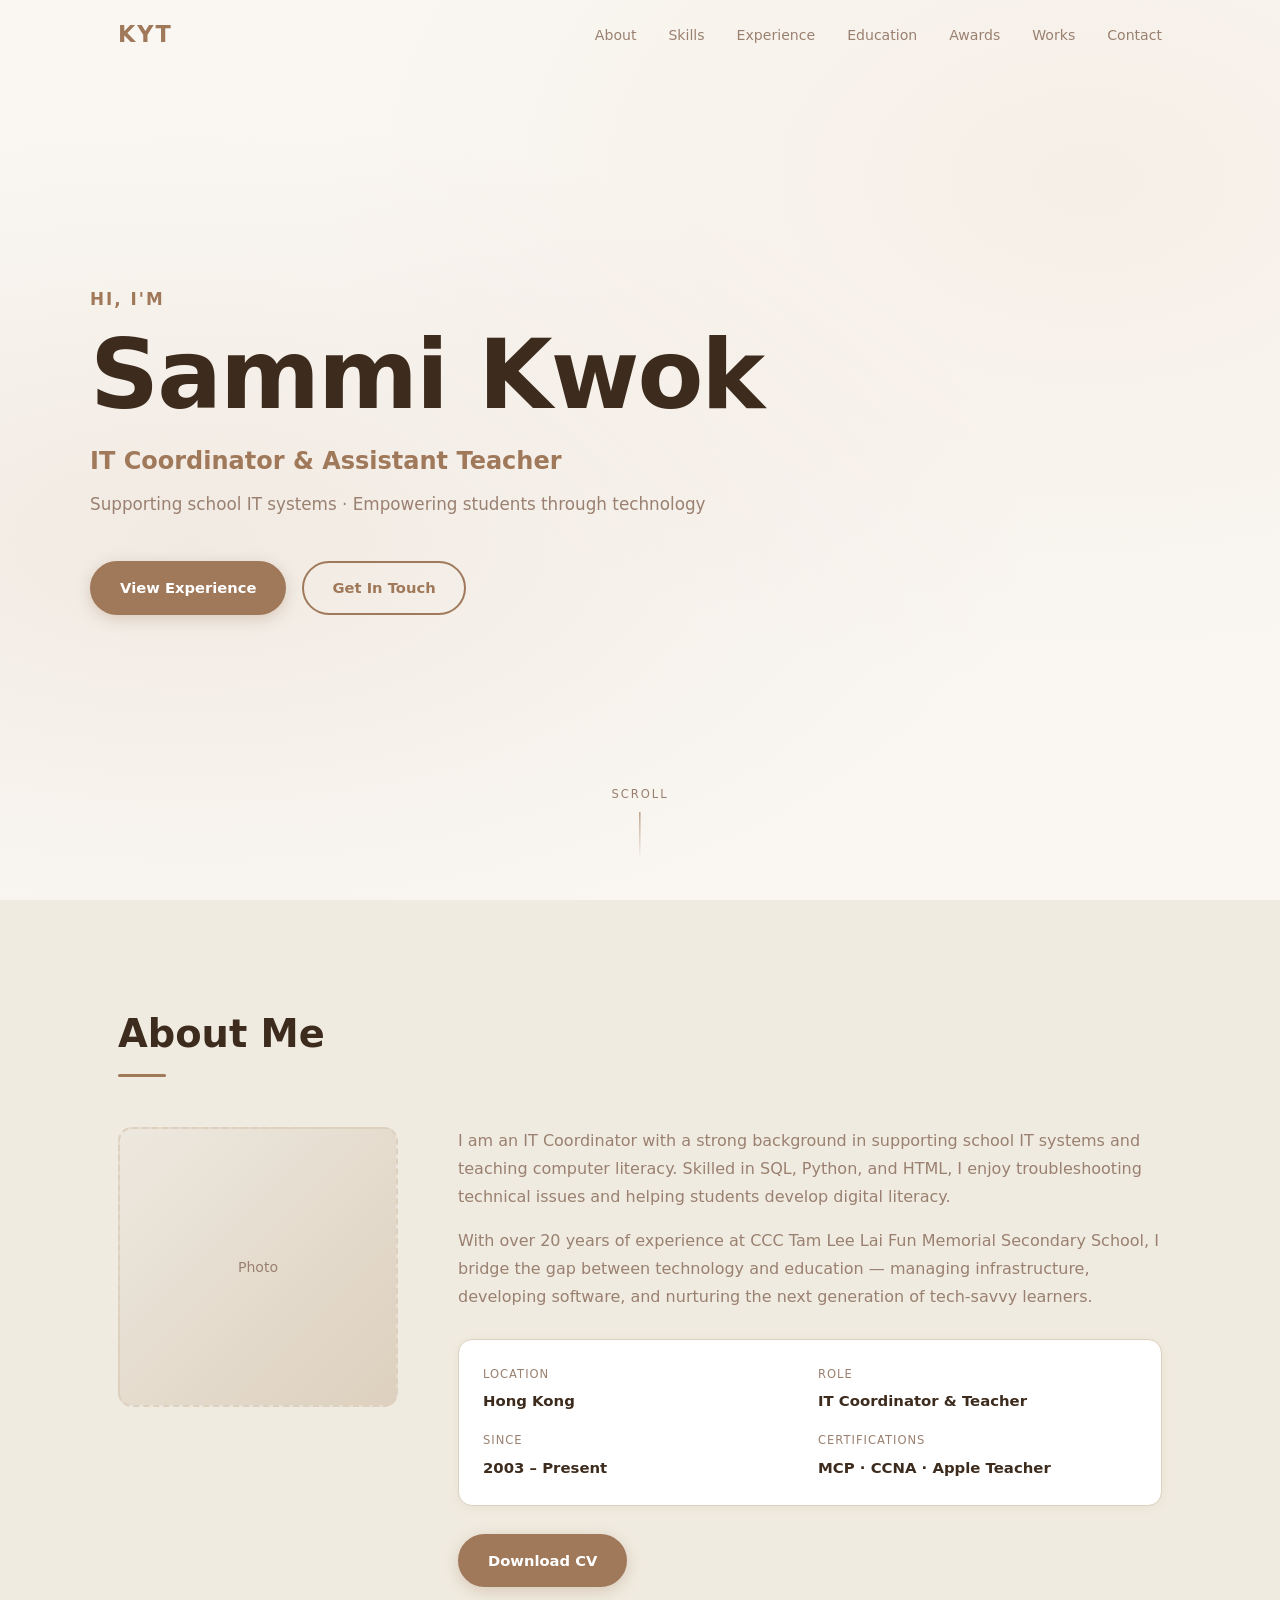
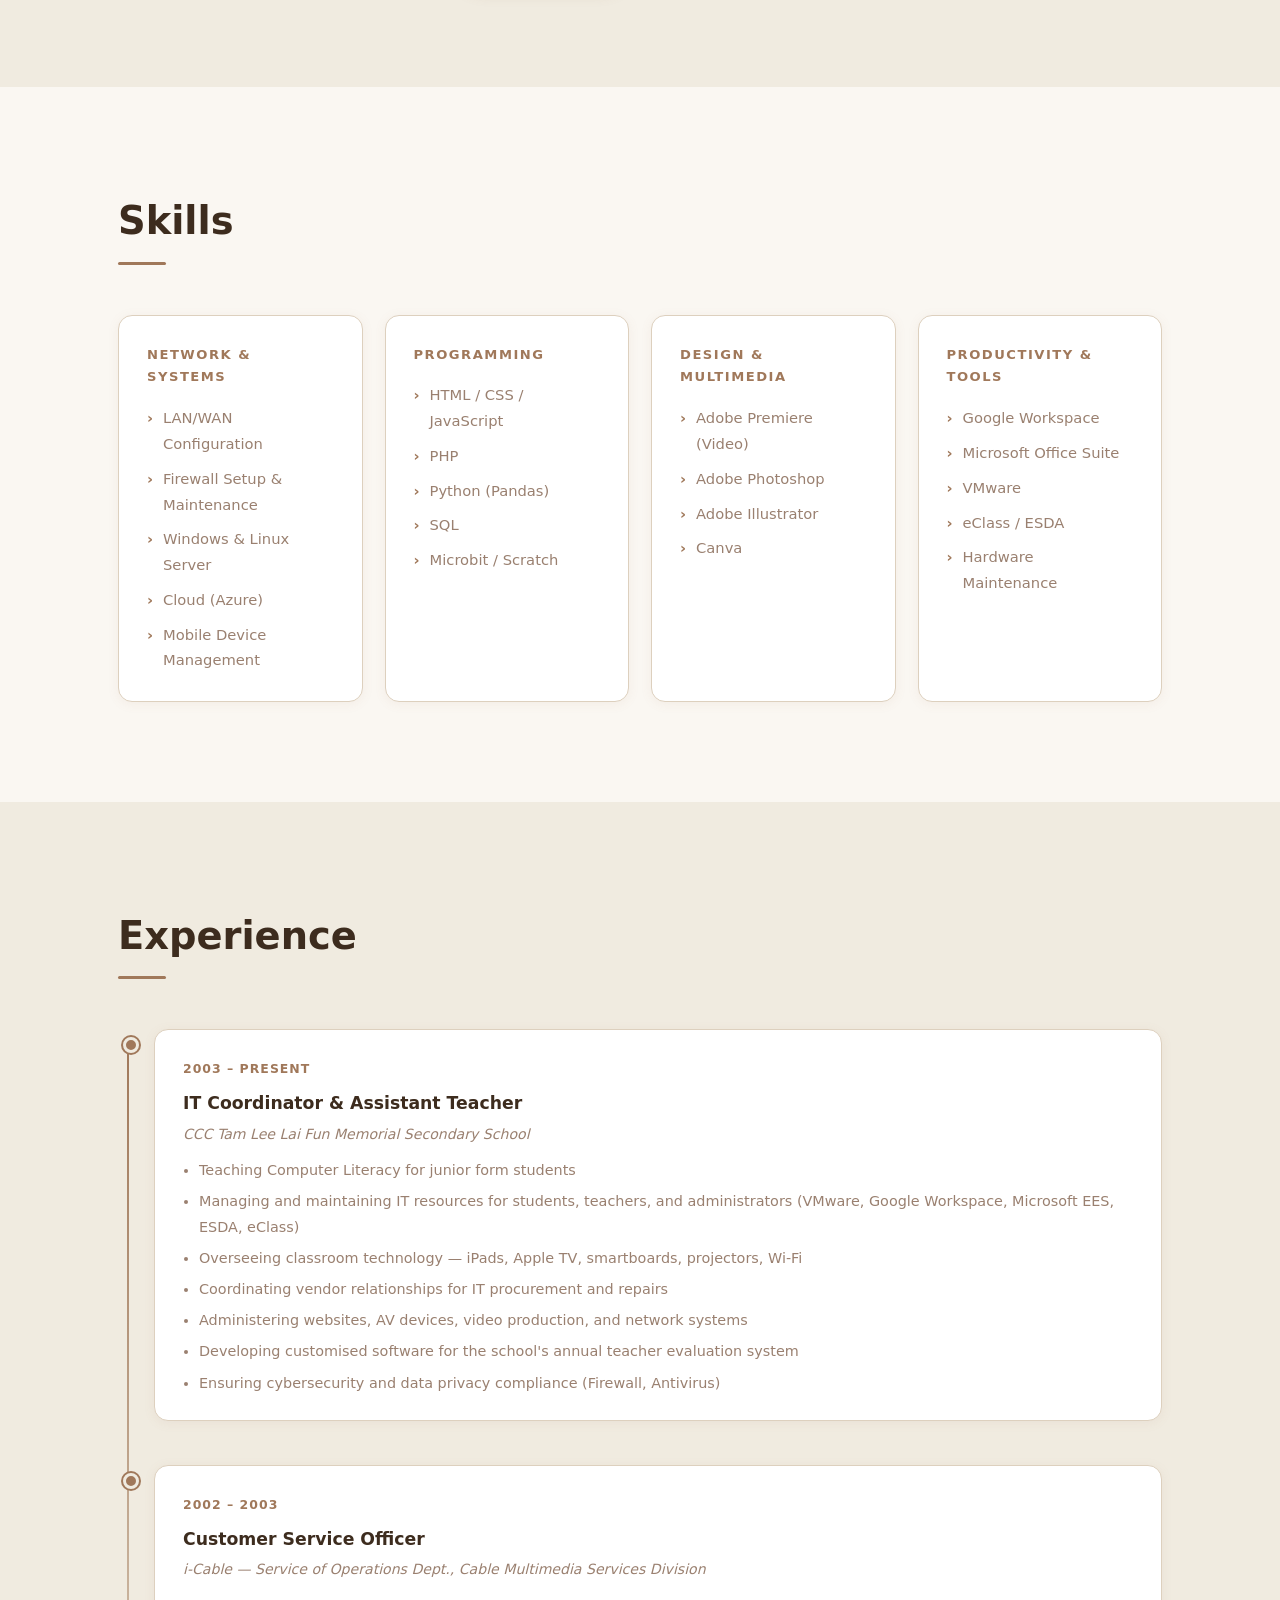
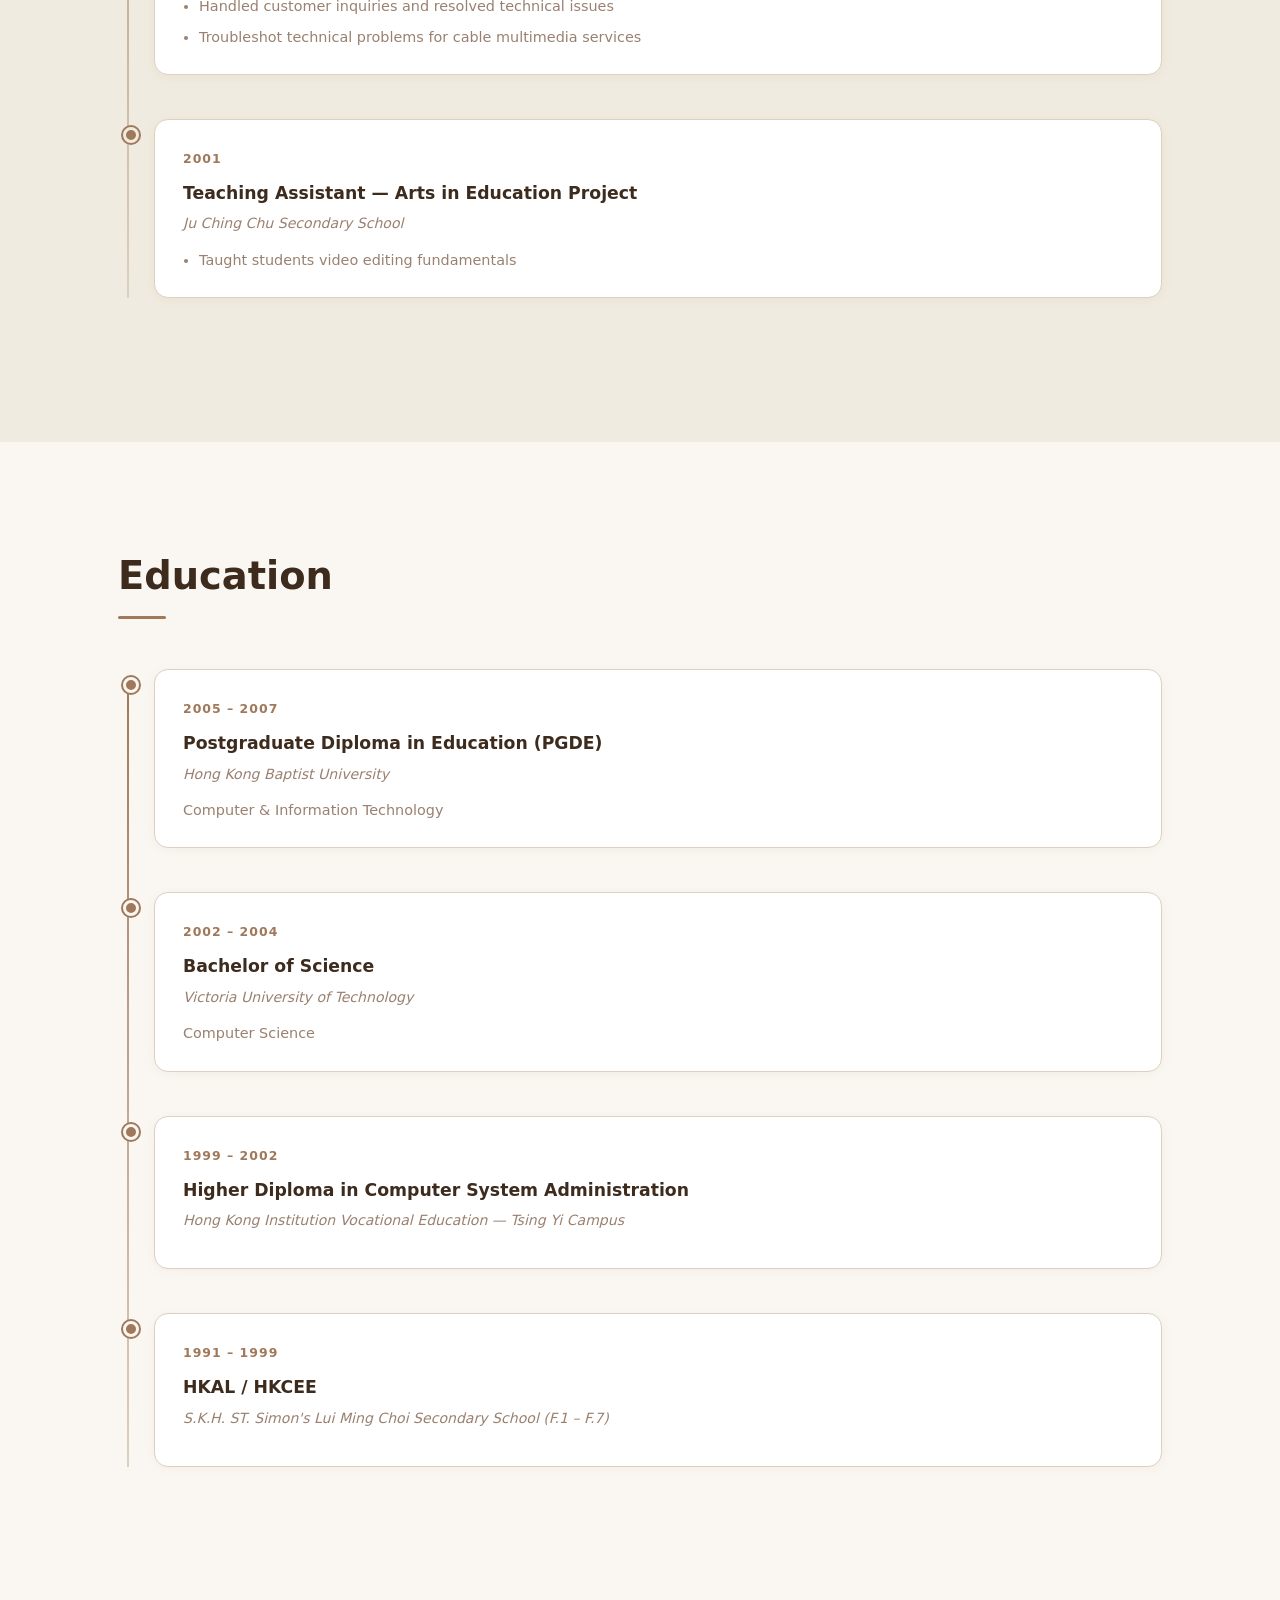
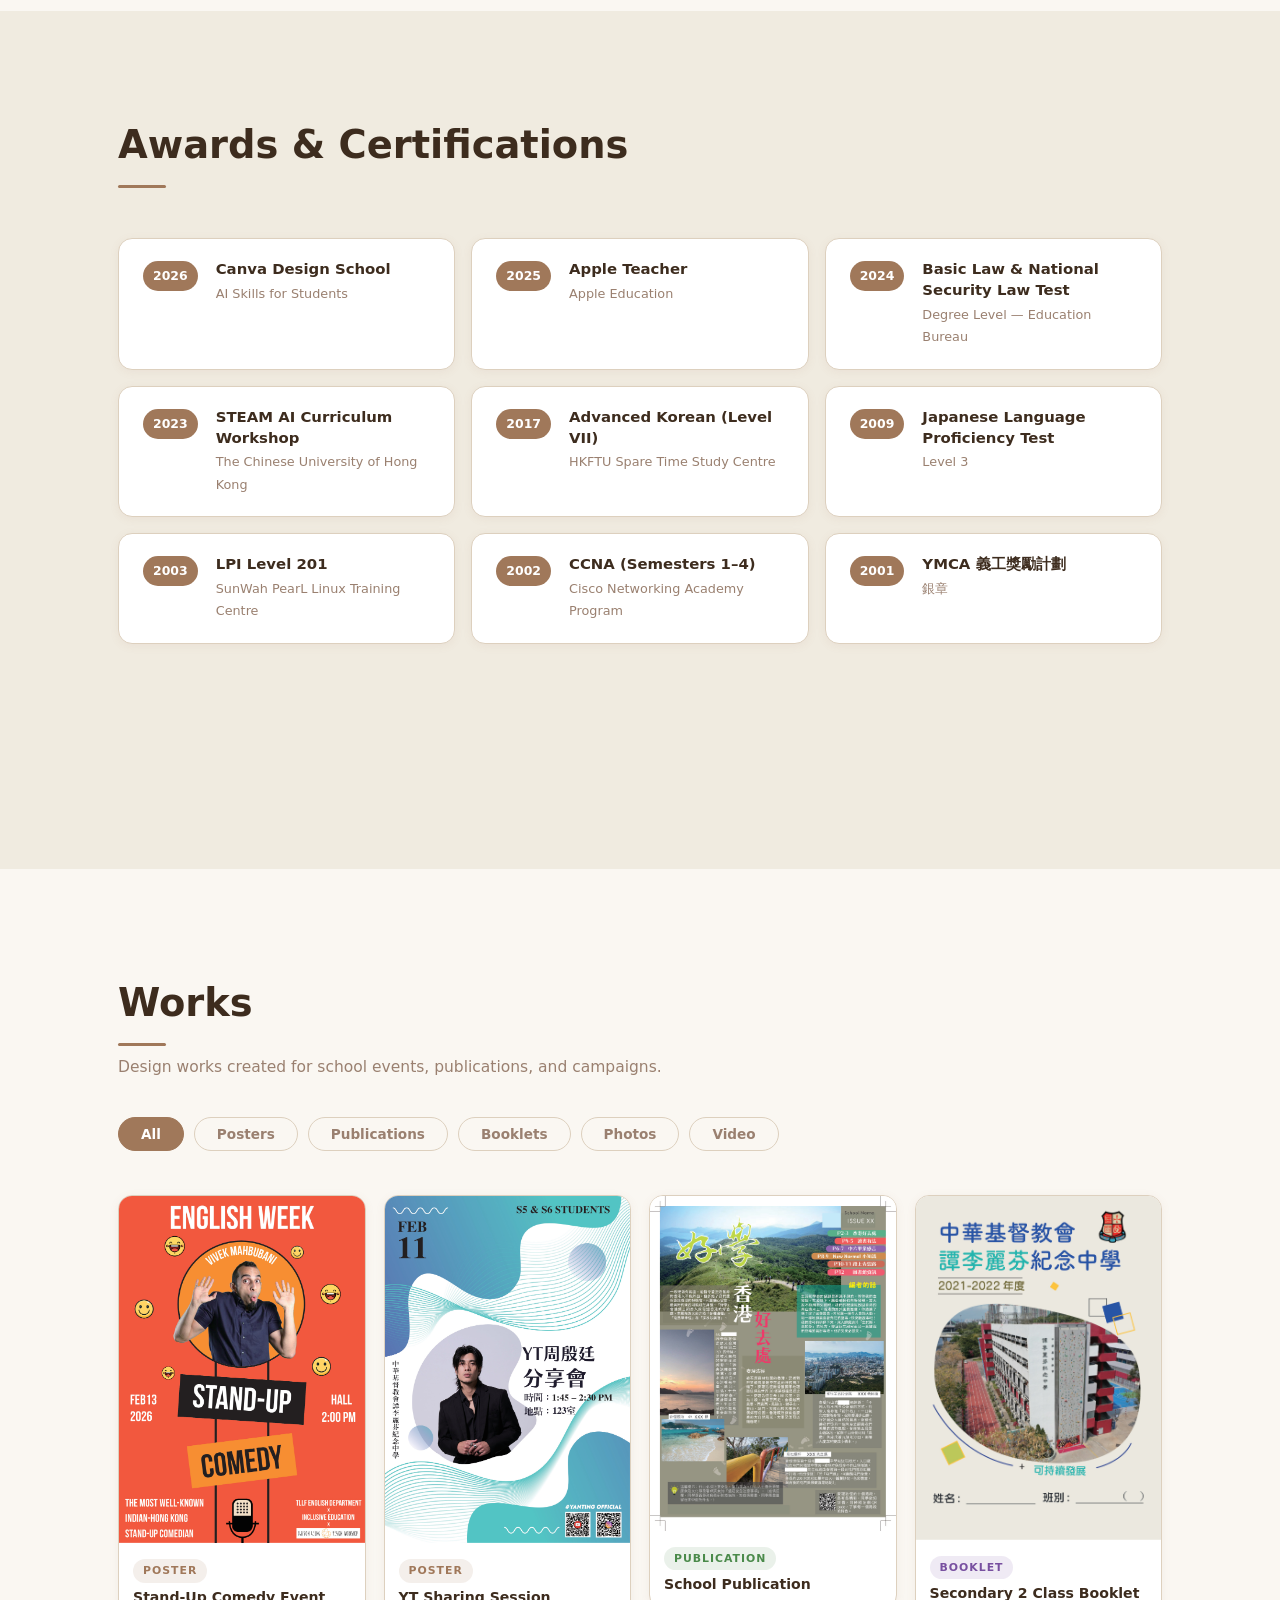
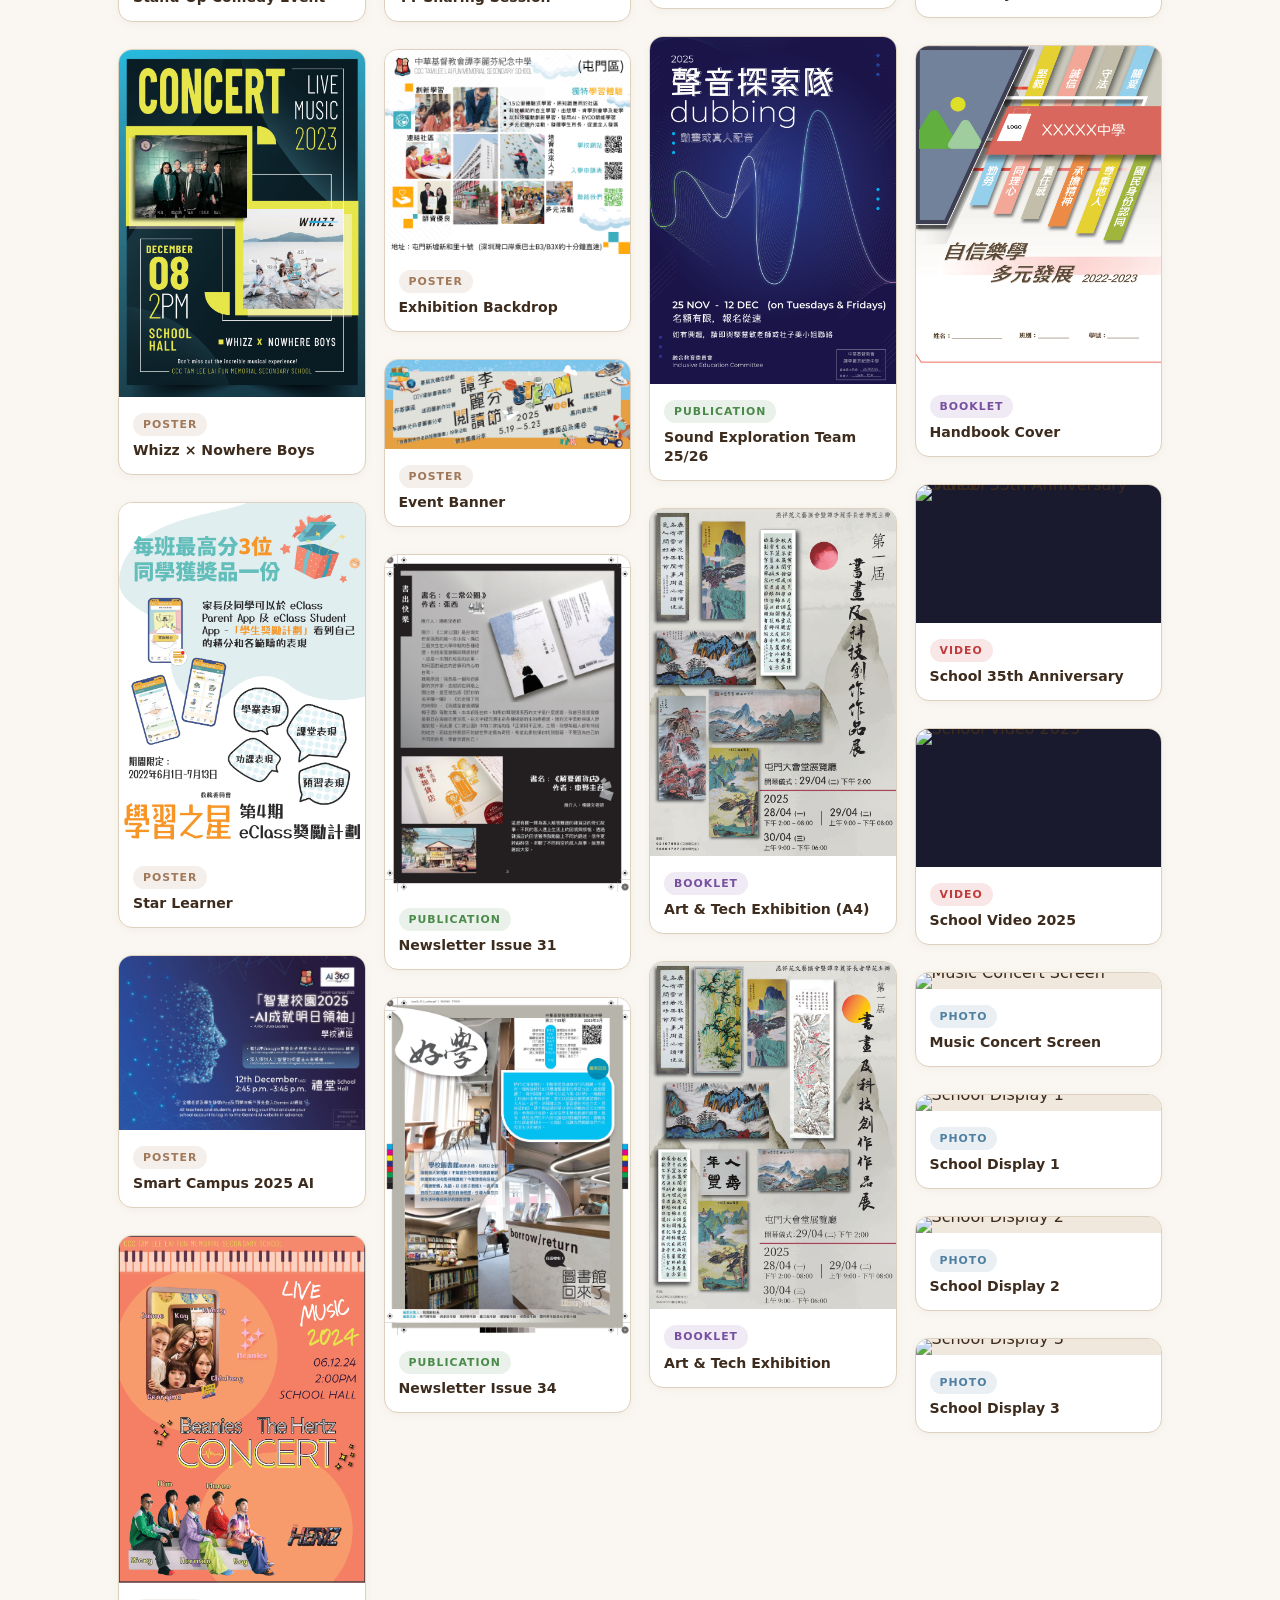
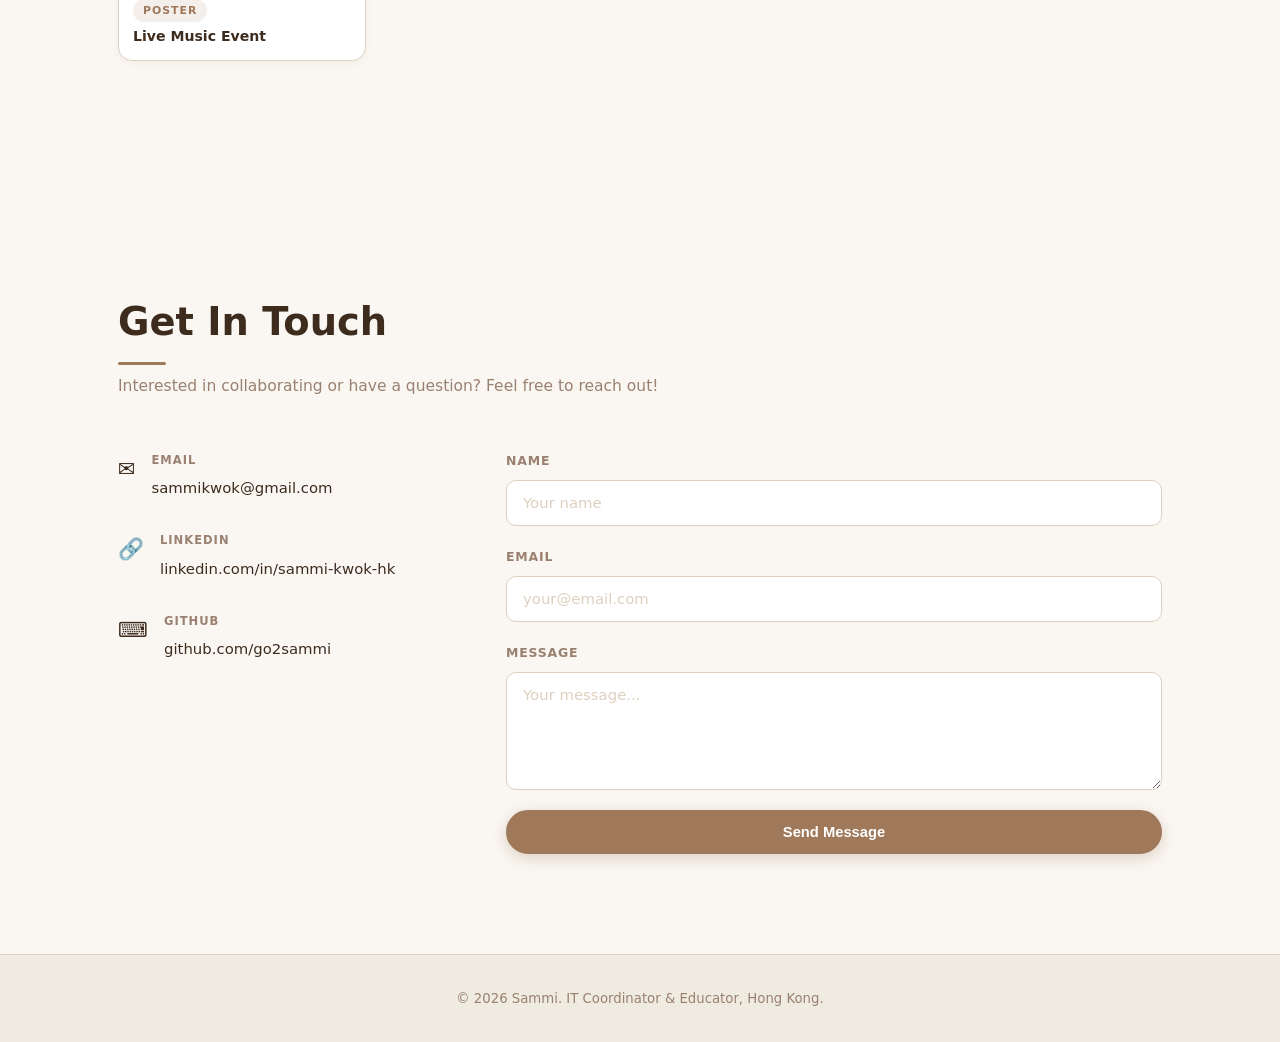
==== commit 579a501d: "加入學校35周年紀念影片" ====
--- a/index.html
+++ b/index.html
@@ -489,9 +489,17 @@
         </div>
 
         <!-- Video -->
-        <div class="work-item" data-category="video" data-src="Jas/video/school-video-2025.mp4" data-type="video" data-title="School Video 2025">
+        <div class="work-item" data-category="video" data-src="https://www.youtube.com/embed/Trgdjy_LyHo?autoplay=1" data-type="youtube" data-title="School 35th Anniversary Video">
           <div class="work-preview work-preview--video">
-            <video class="video-thumb" src="Jas/video/school-video-2025.mp4" preload="metadata" muted playsinline></video>
+            <img src="https://img.youtube.com/vi/Trgdjy_LyHo/maxresdefault.jpg" alt="School 35th Anniversary Video" loading="lazy" />
+            <div class="work-overlay video-play-btn"><span>▶ Play</span></div>
+          </div>
+          <div class="work-meta"><span class="work-tag work-tag--video">Video</span><h3>School 35th Anniversary</h3></div>
+        </div>
+
+        <div class="work-item" data-category="video" data-src="https://www.youtube.com/embed/DeoCGN9dKuA?autoplay=1" data-type="youtube" data-title="School Video 2025">
+          <div class="work-preview work-preview--video">
+            <img src="https://img.youtube.com/vi/DeoCGN9dKuA/maxresdefault.jpg" alt="School Video 2025" loading="lazy" />
             <div class="work-overlay video-play-btn"><span>▶ Play</span></div>
           </div>
           <div class="work-meta"><span class="work-tag work-tag--video">Video</span><h3>School Video 2025</h3></div>
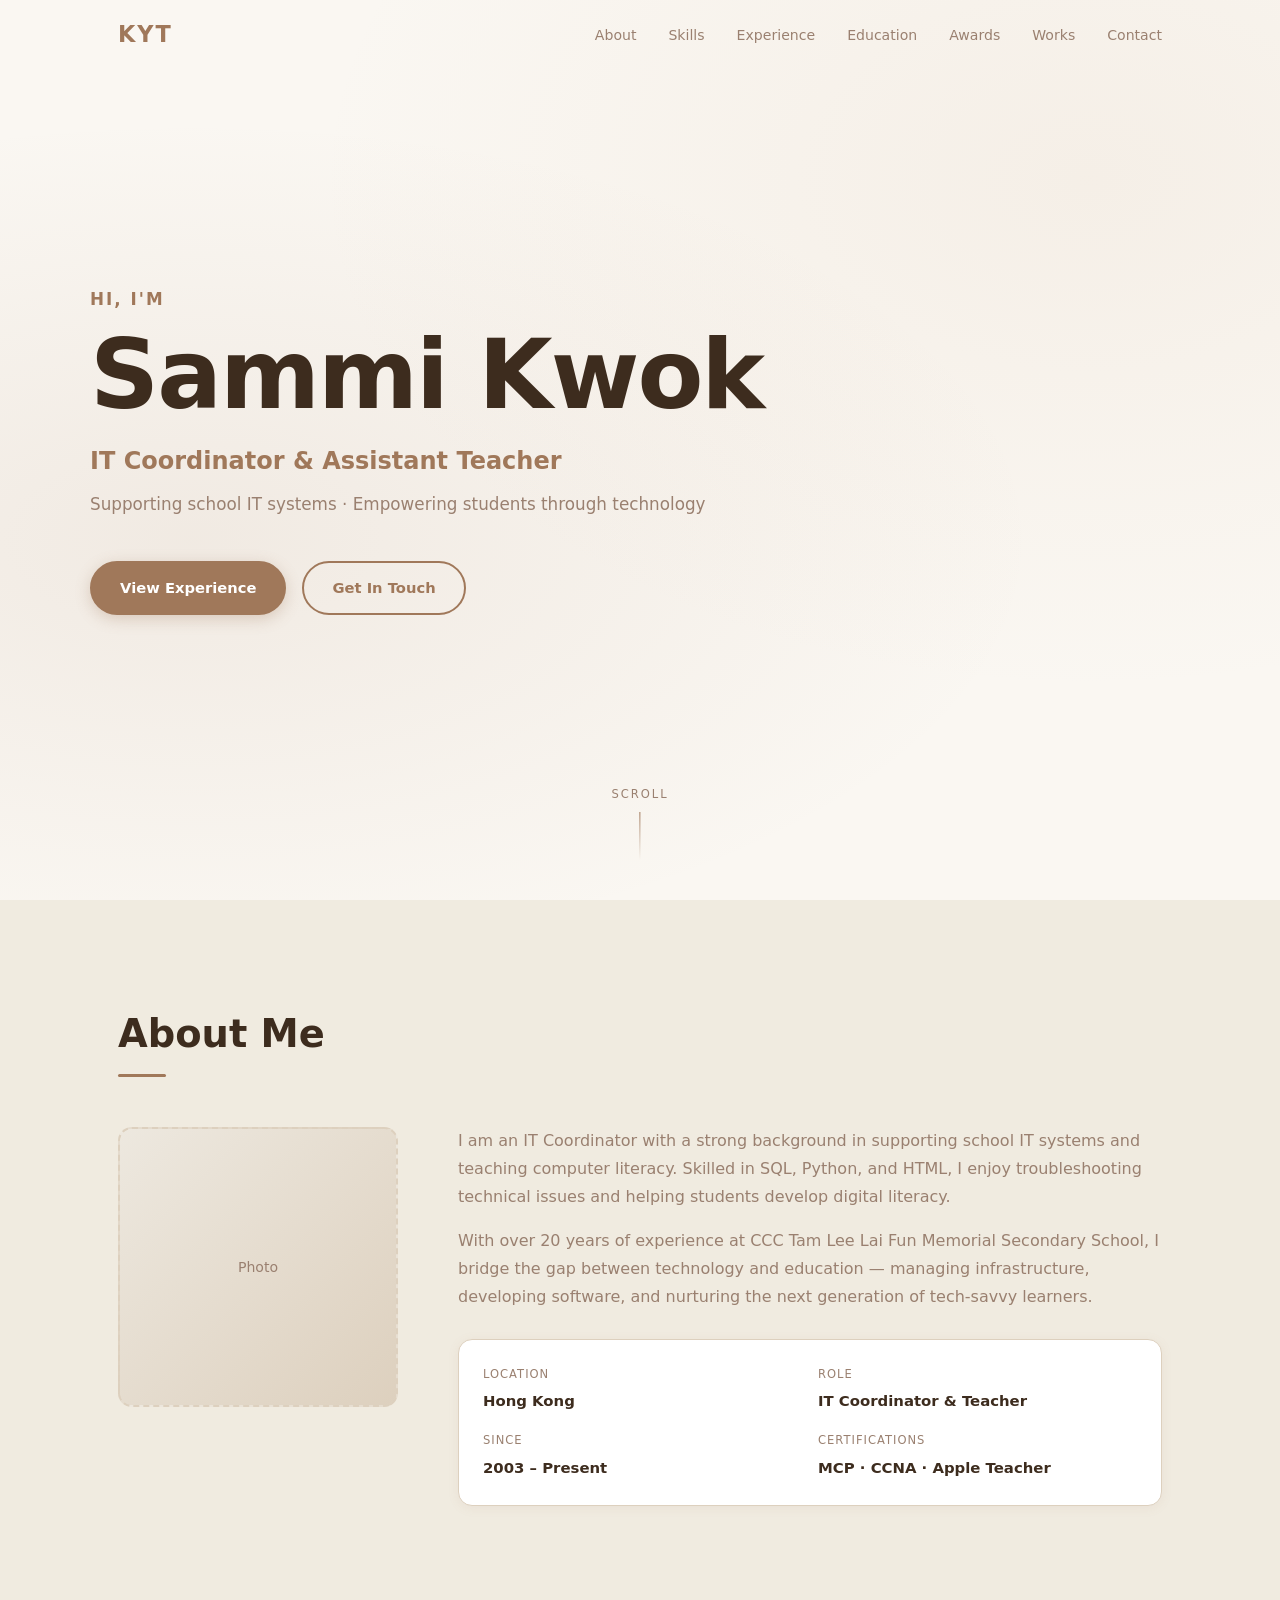
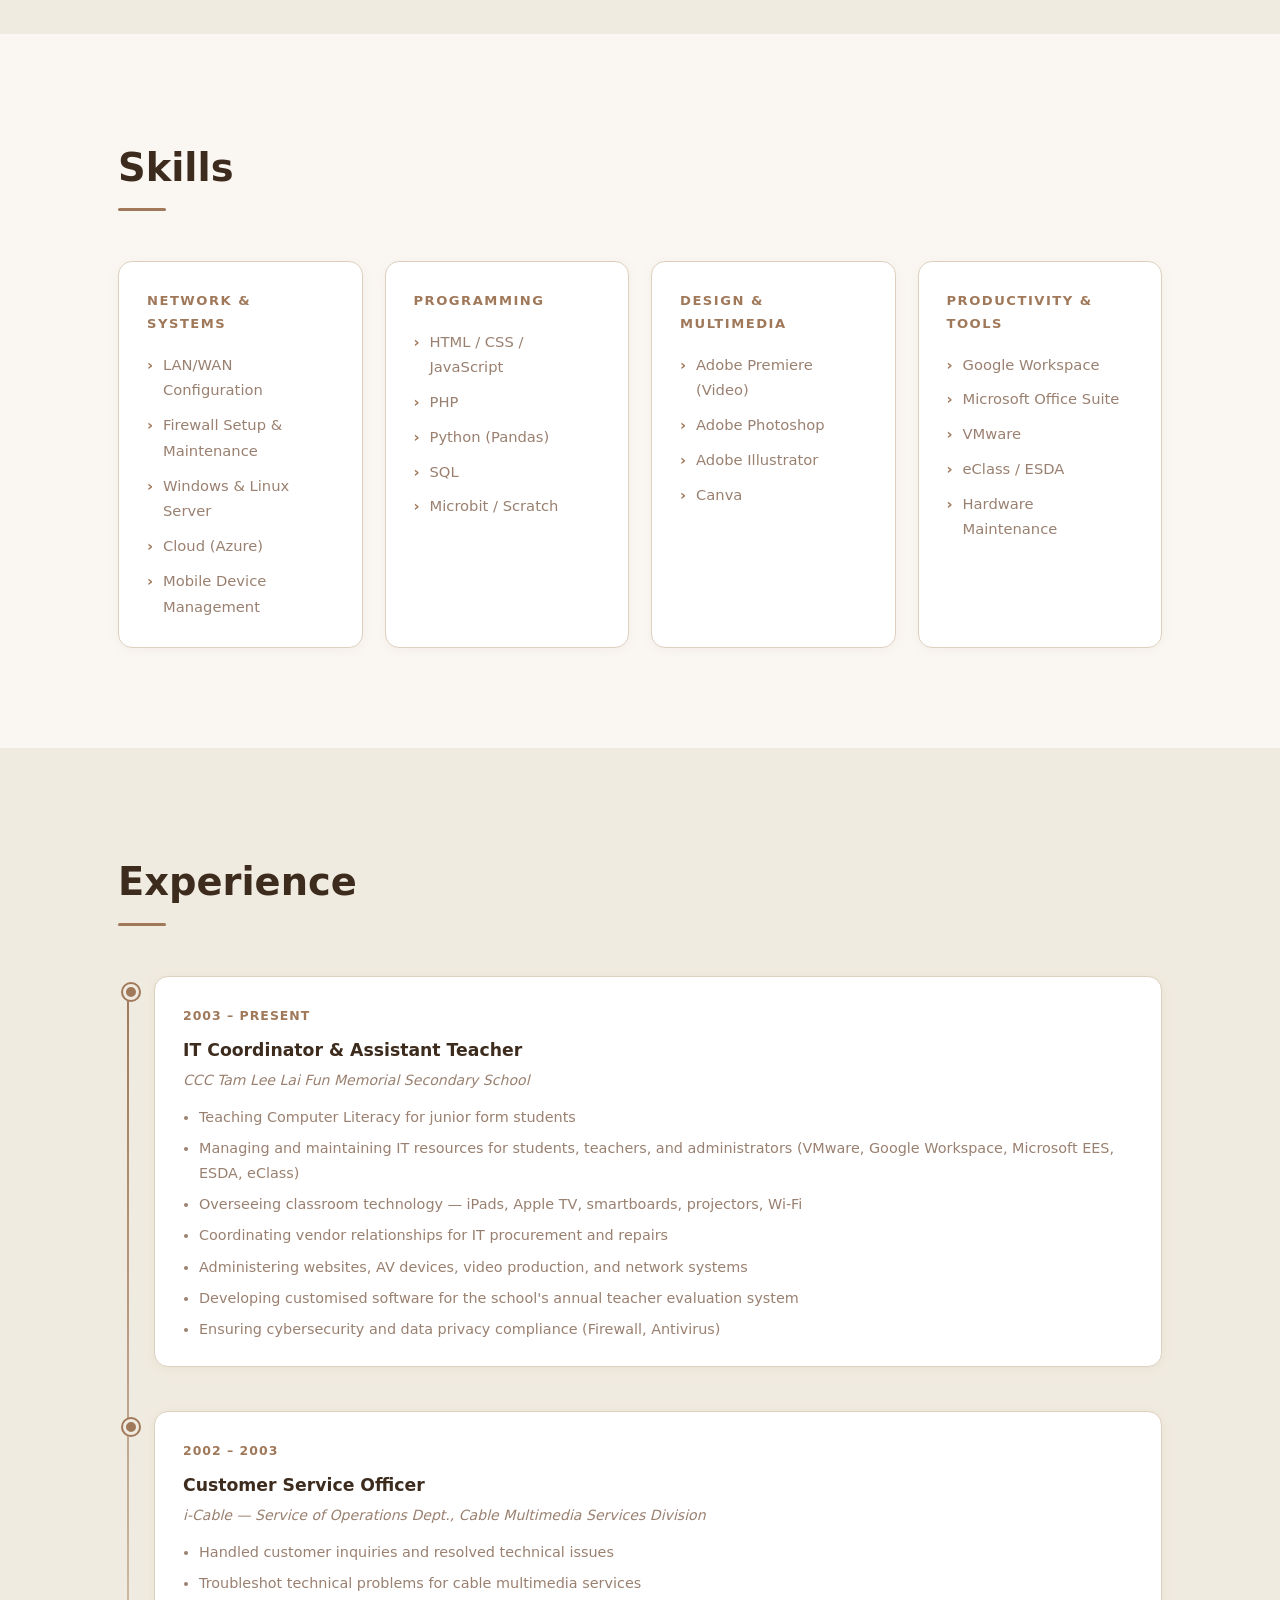
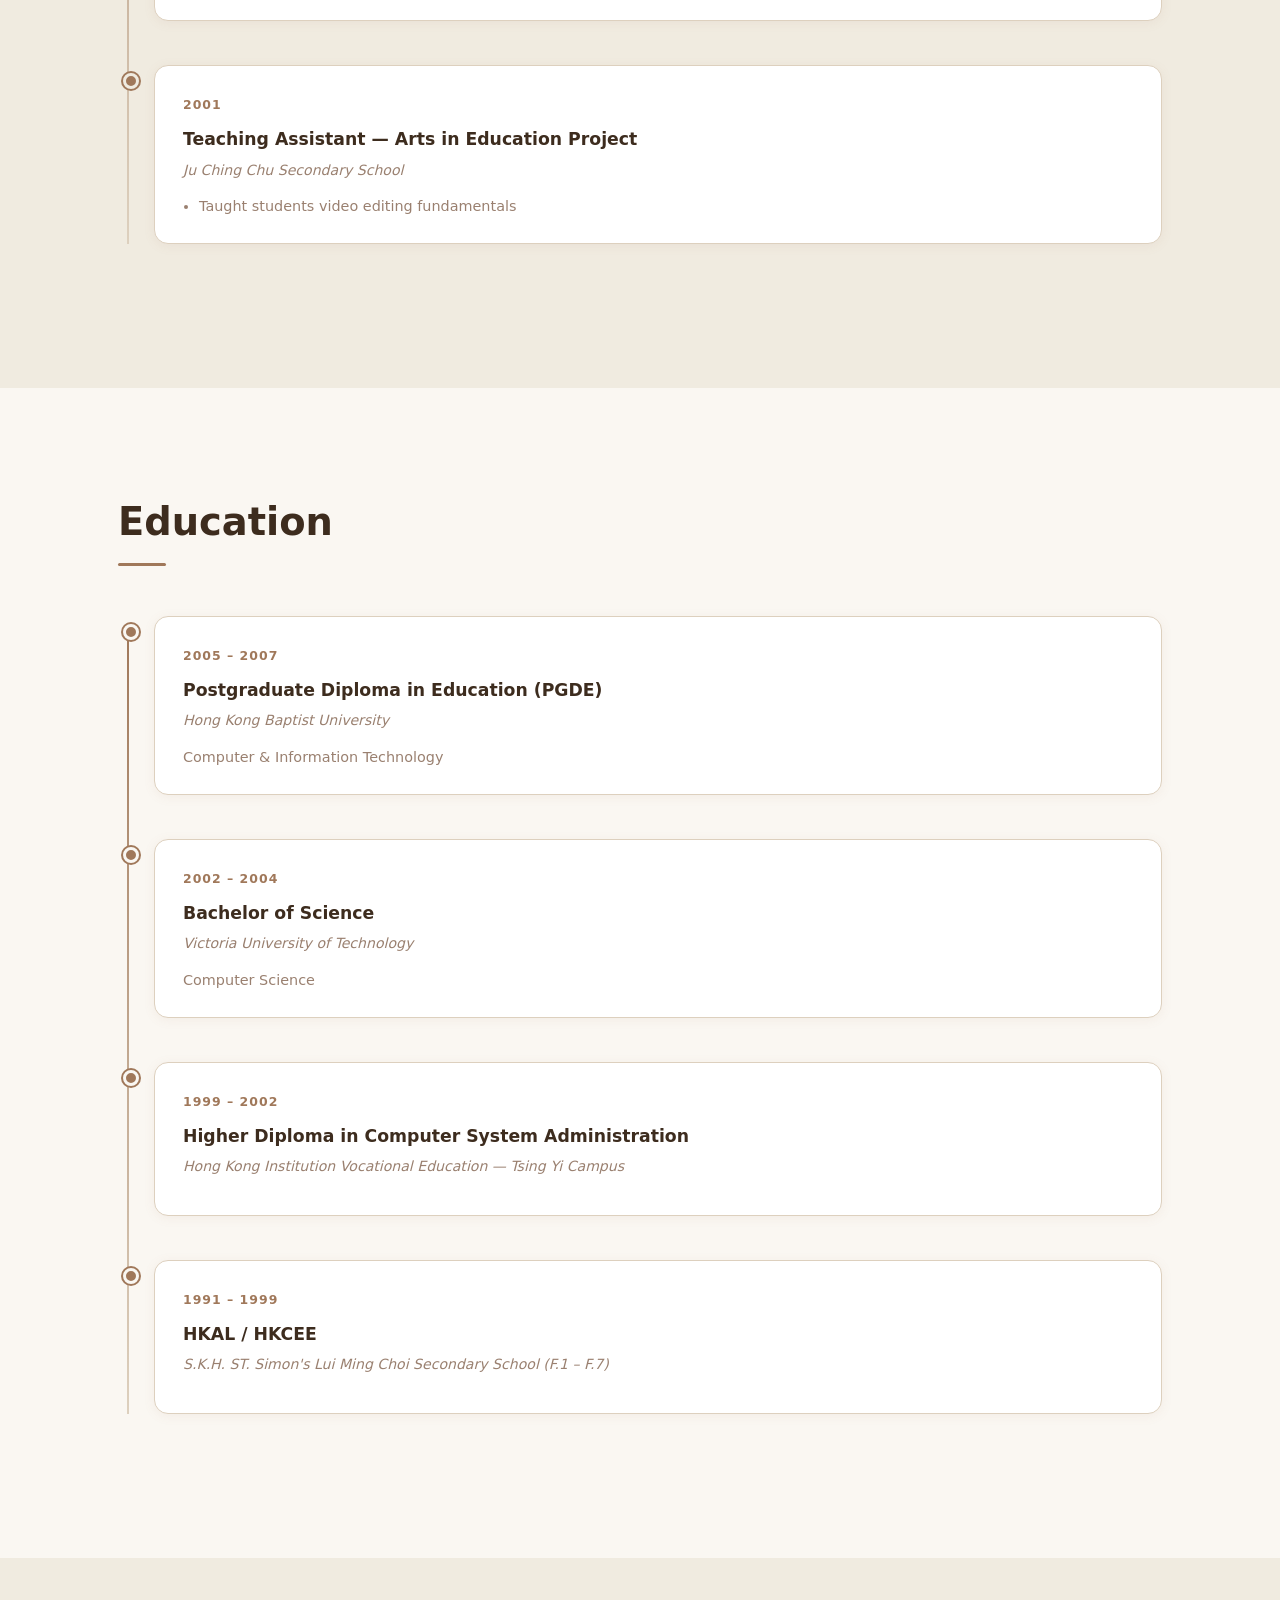
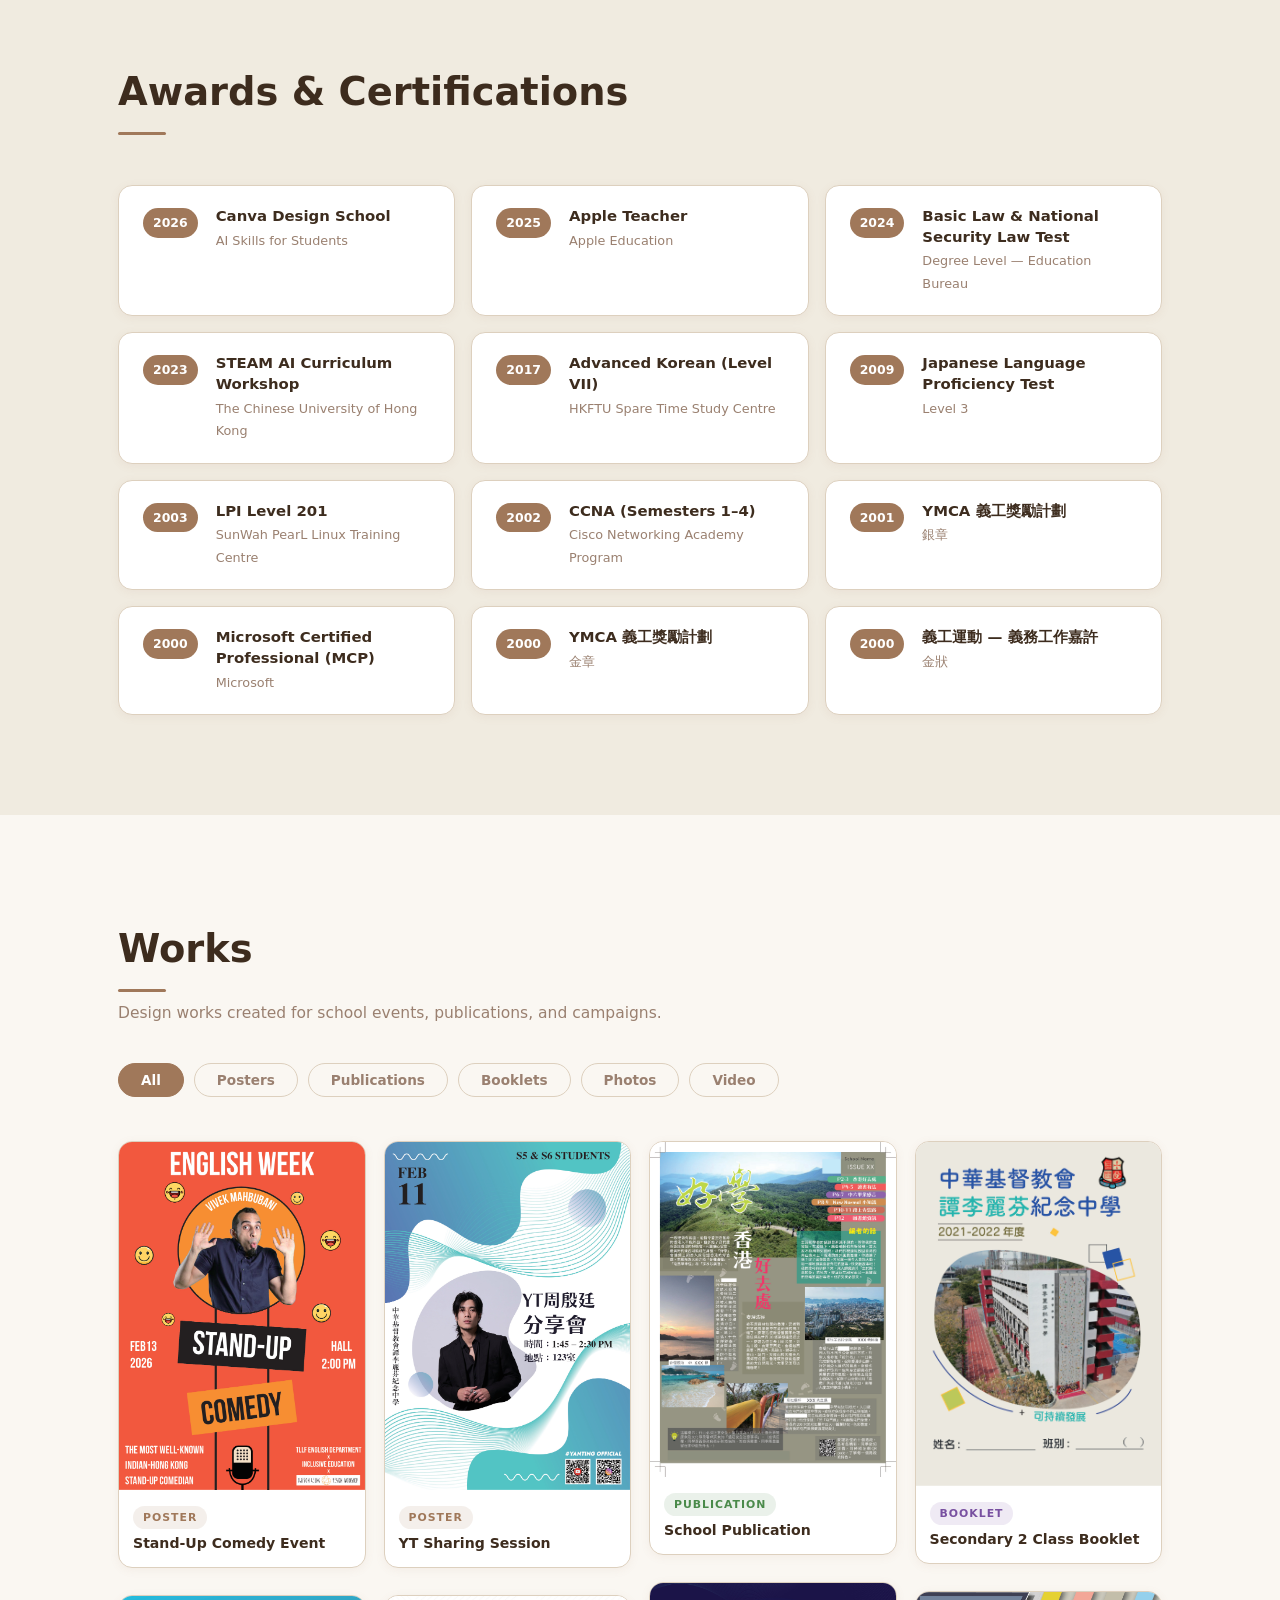
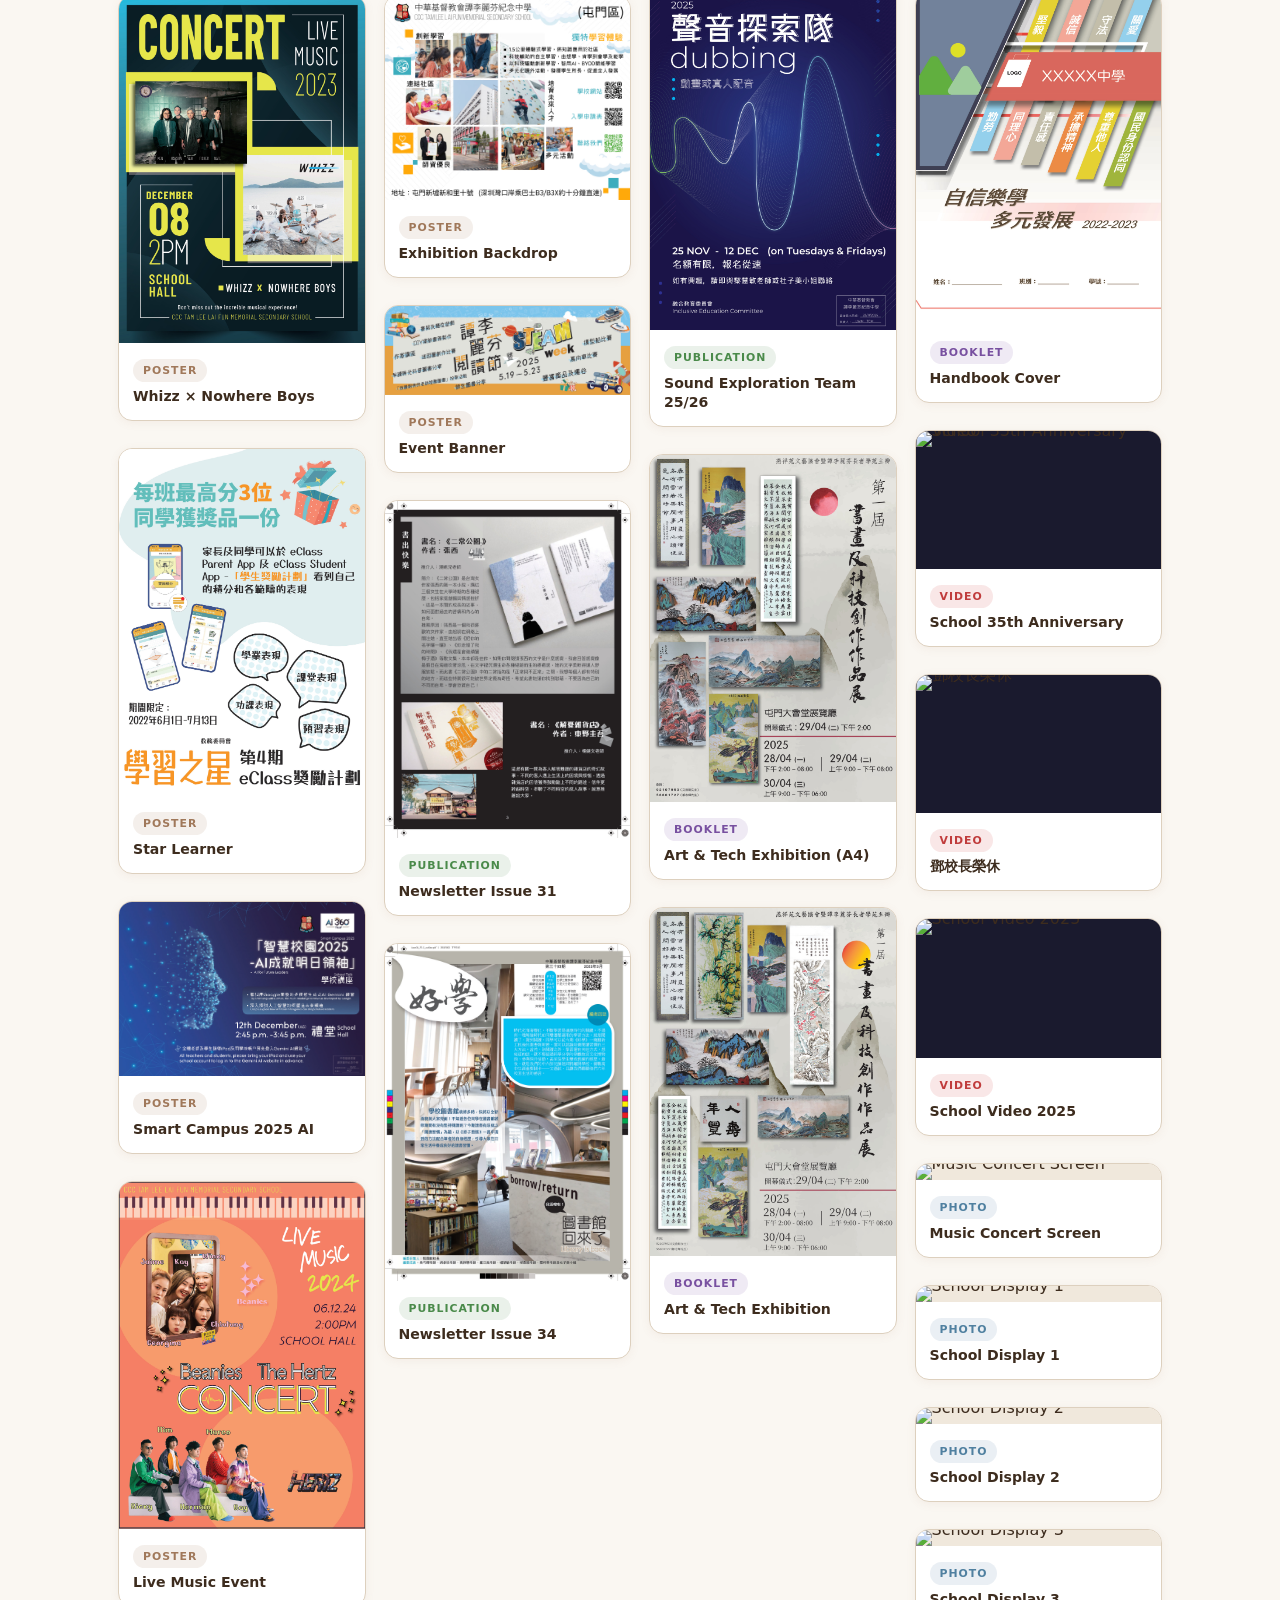
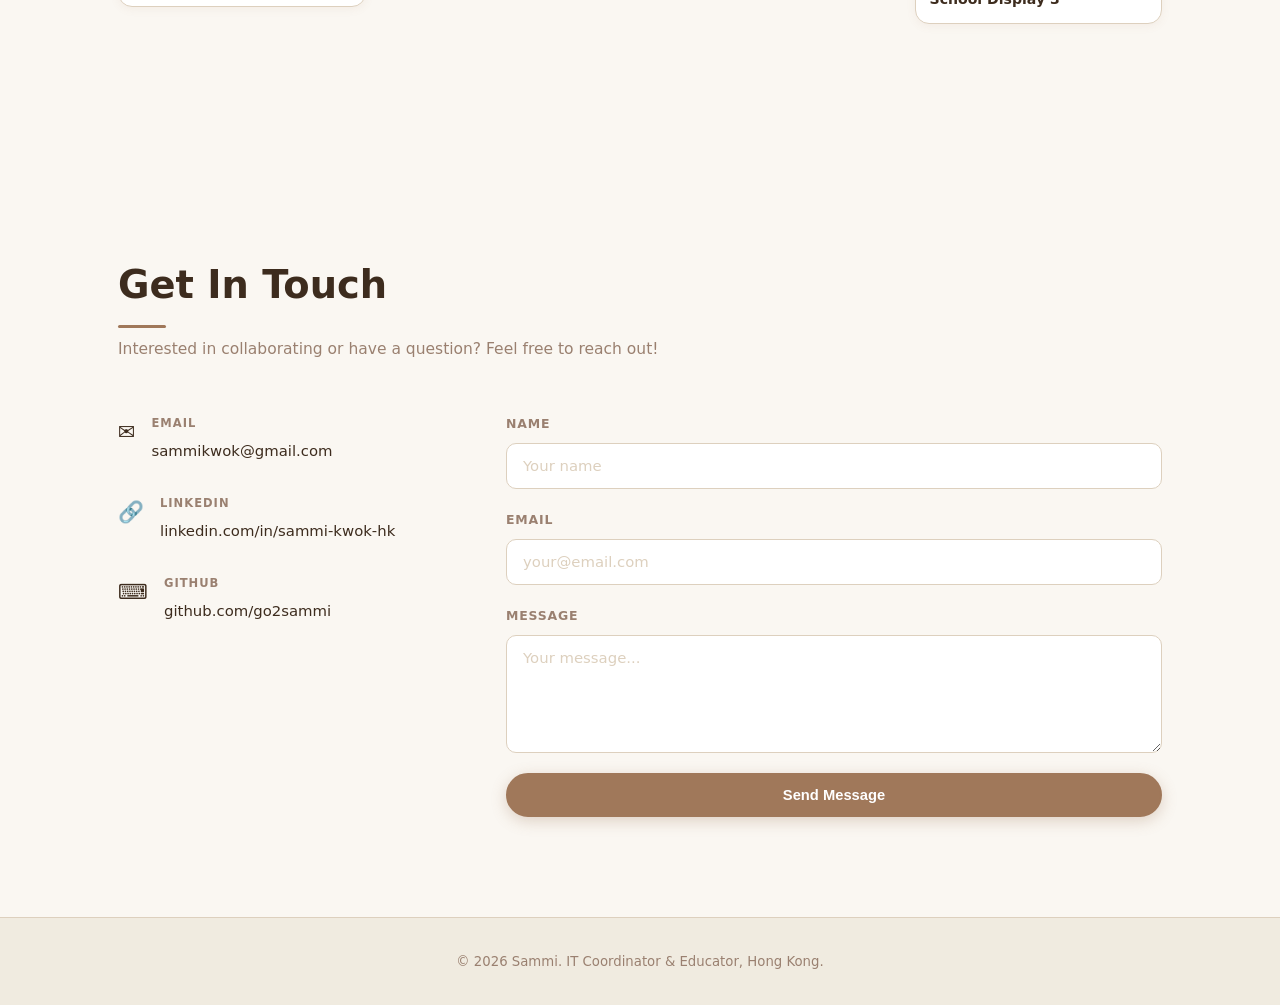
==== commit d8c9dc81: "更新35周年影片連結，加入鄧校長榮休影片" ====
--- a/index.html
+++ b/index.html
@@ -74,7 +74,7 @@
               <span class="info-value">MCP · CCNA · Apple Teacher</span>
             </div>
           </div>
-          <a href="assets/KYT-cv.pdf" class="btn btn-primary" target="_blank">Download CV</a>
+        
         </div>
       </div>
     </div>
@@ -489,12 +489,20 @@
         </div>
 
         <!-- Video -->
-        <div class="work-item" data-category="video" data-src="https://www.youtube.com/embed/Trgdjy_LyHo?autoplay=1" data-type="youtube" data-title="School 35th Anniversary Video">
+        <div class="work-item" data-category="video" data-src="https://www.youtube.com/embed/TUDZaXtxjLA?autoplay=1" data-type="youtube" data-title="School 35th Anniversary Video">
           <div class="work-preview work-preview--video">
-            <img src="https://img.youtube.com/vi/Trgdjy_LyHo/maxresdefault.jpg" alt="School 35th Anniversary Video" loading="lazy" />
+            <img src="https://img.youtube.com/vi/TUDZaXtxjLA/maxresdefault.jpg" alt="School 35th Anniversary Video" loading="lazy" />
             <div class="work-overlay video-play-btn"><span>▶ Play</span></div>
           </div>
           <div class="work-meta"><span class="work-tag work-tag--video">Video</span><h3>School 35th Anniversary</h3></div>
+        </div>
+
+        <div class="work-item" data-category="video" data-src="https://www.youtube.com/embed/p2VMceX6FTA?autoplay=1" data-type="youtube" data-title="鄧校長榮休">
+          <div class="work-preview work-preview--video">
+            <img src="https://img.youtube.com/vi/p2VMceX6FTA/maxresdefault.jpg" alt="鄧校長榮休" loading="lazy" />
+            <div class="work-overlay video-play-btn"><span>▶ Play</span></div>
+          </div>
+          <div class="work-meta"><span class="work-tag work-tag--video">Video</span><h3>鄧校長榮休</h3></div>
         </div>
 
         <div class="work-item" data-category="video" data-src="https://www.youtube.com/embed/DeoCGN9dKuA?autoplay=1" data-type="youtube" data-title="School Video 2025">
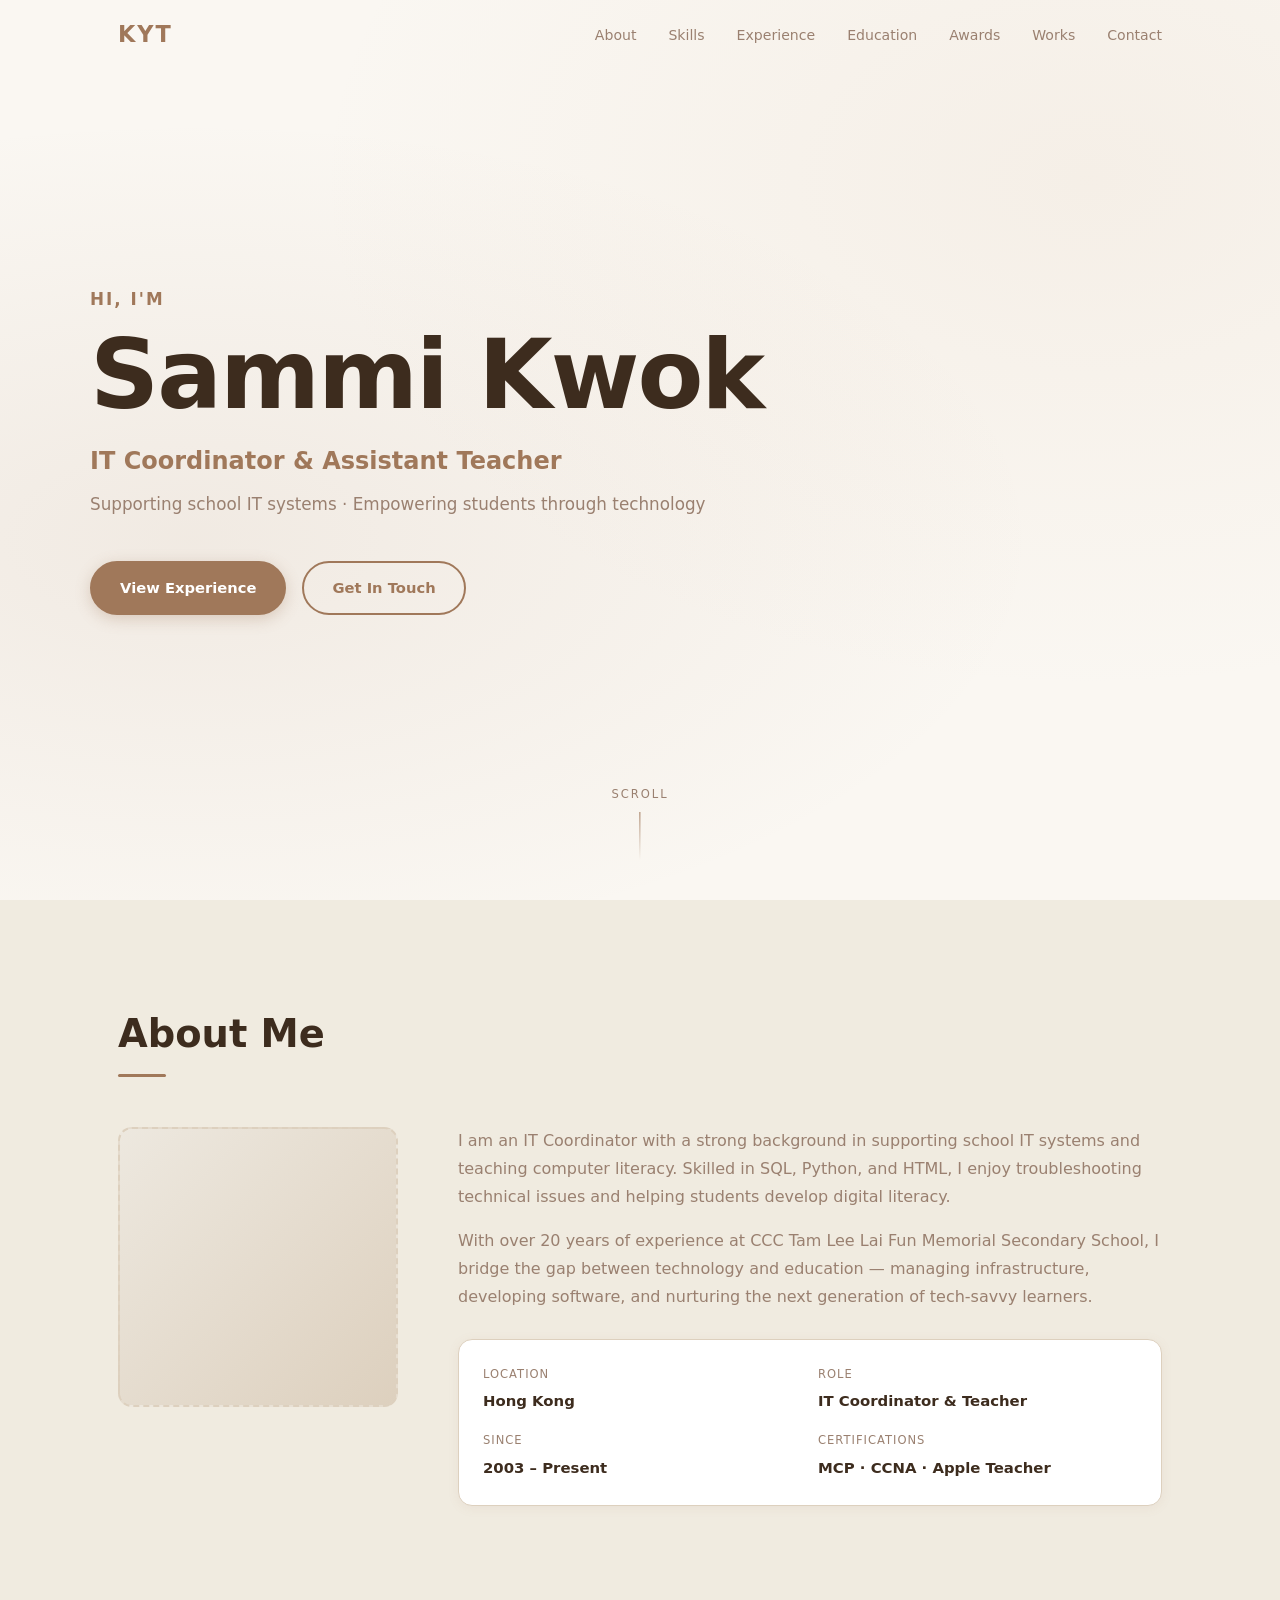
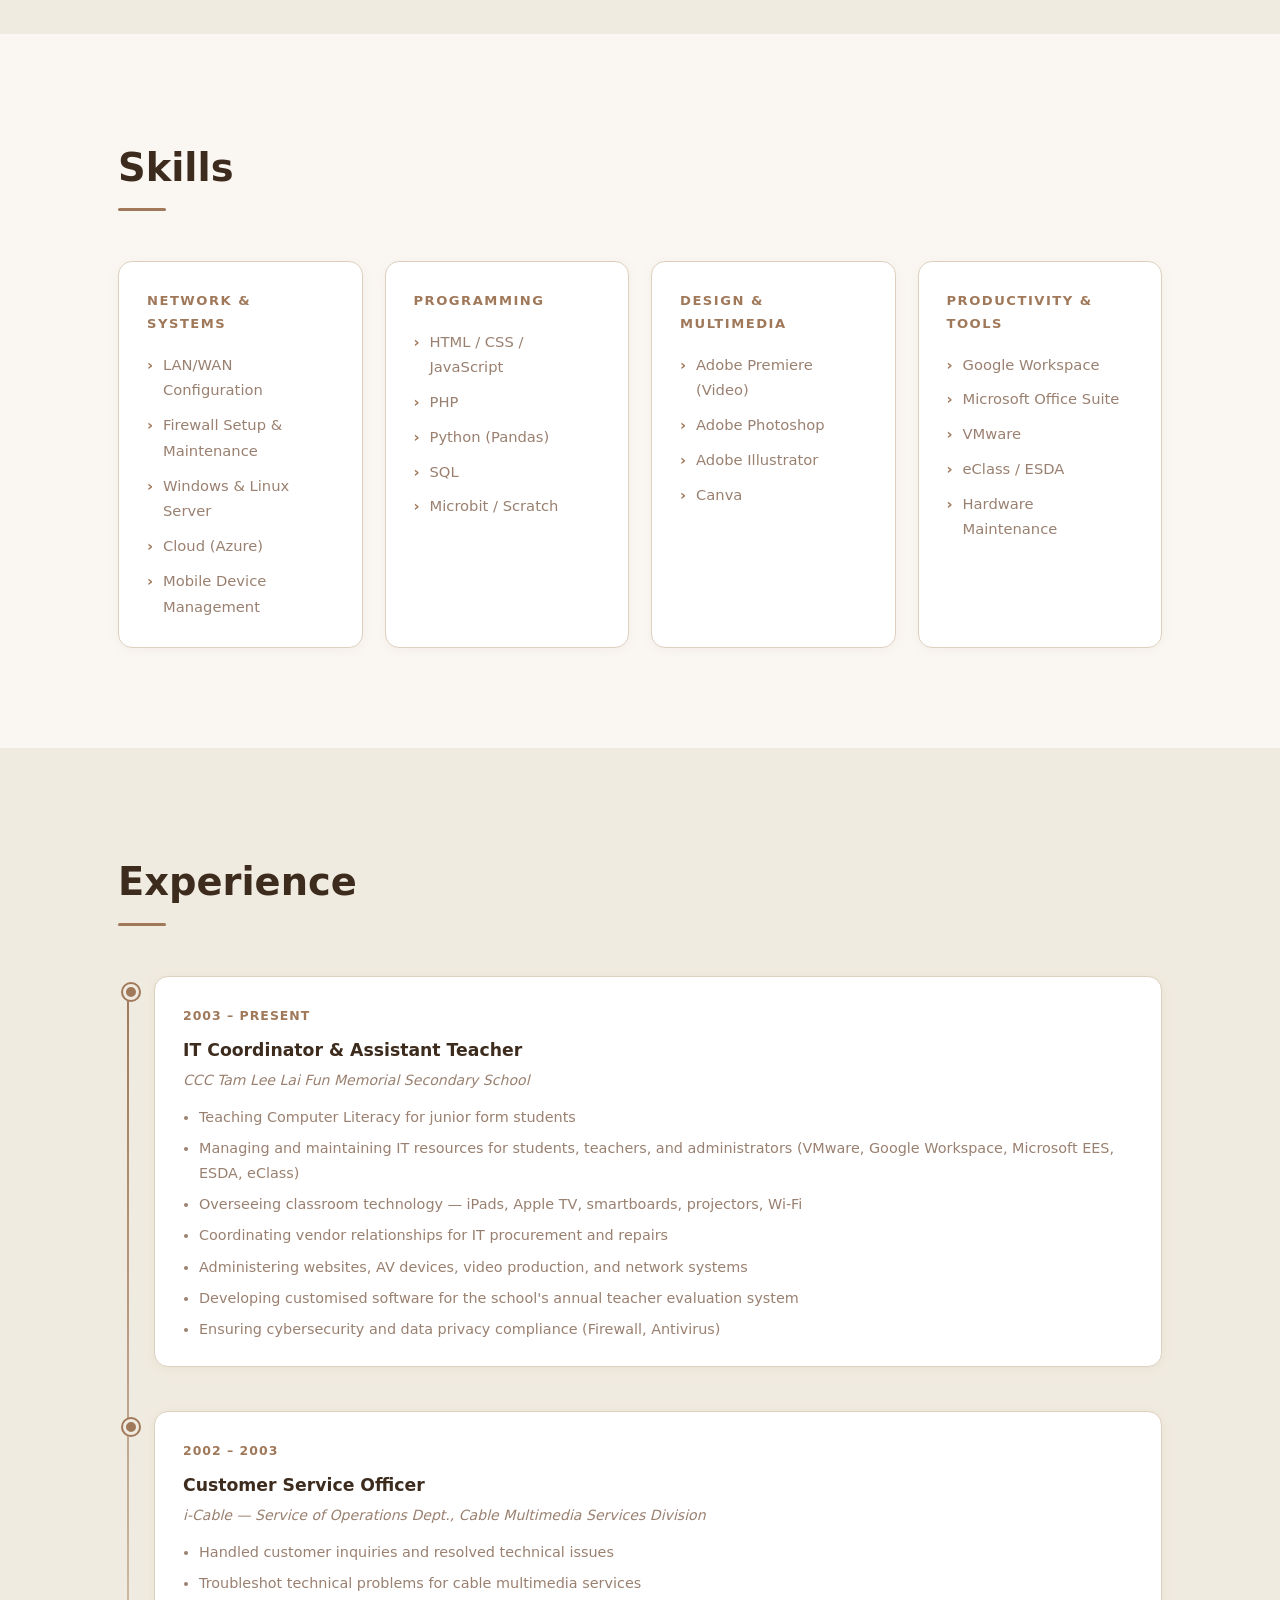
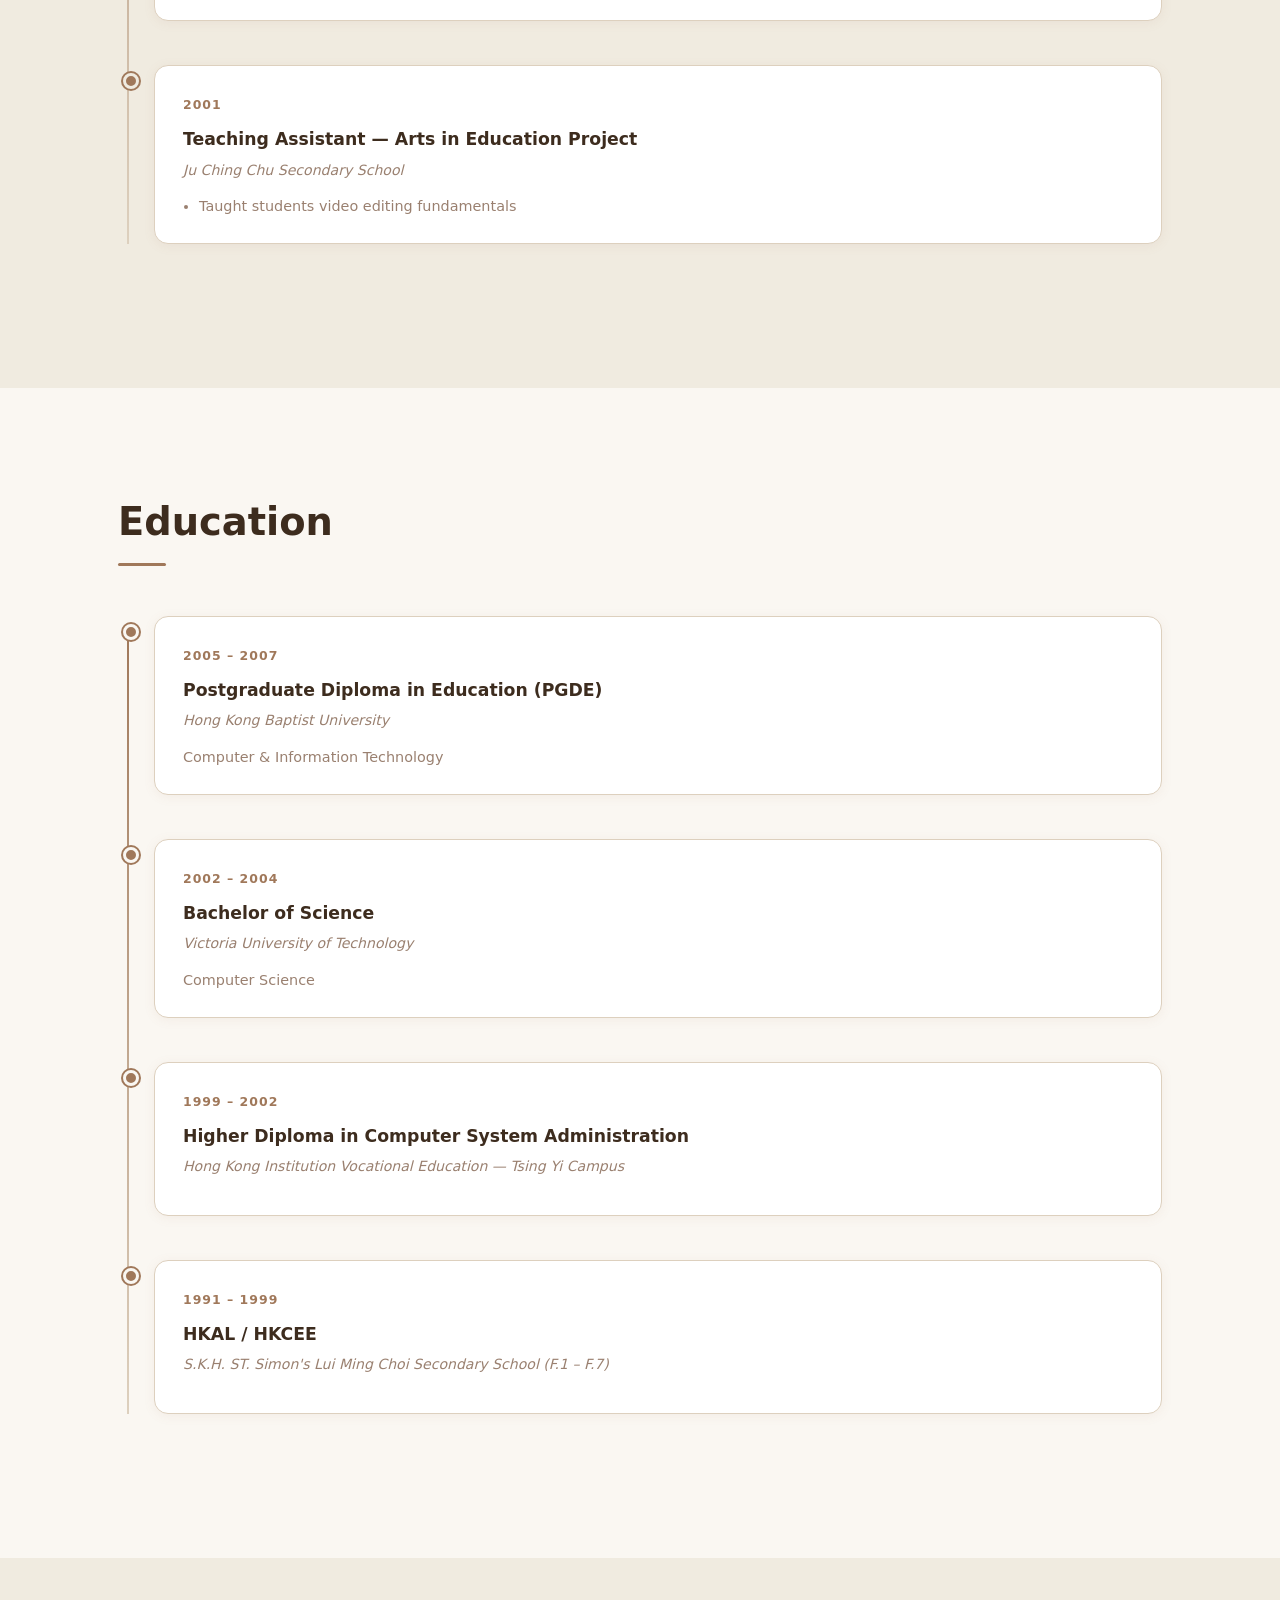
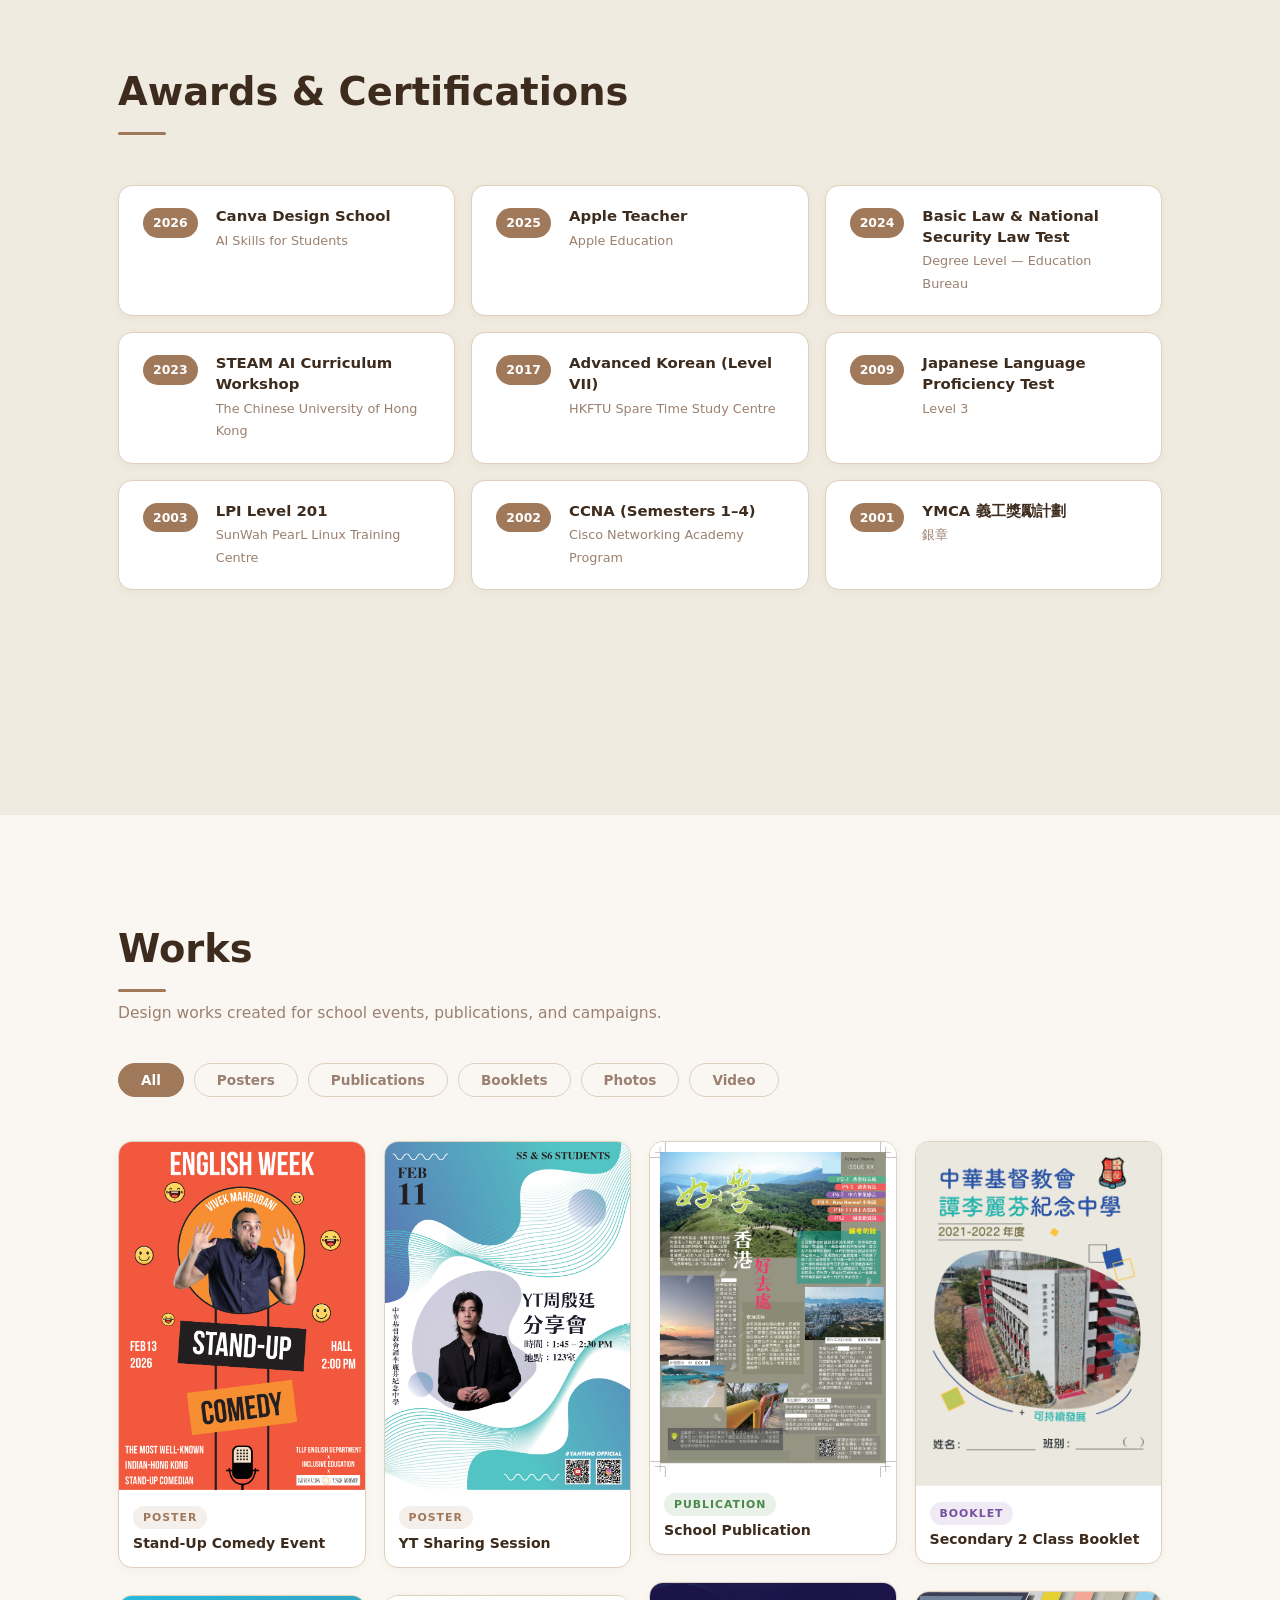
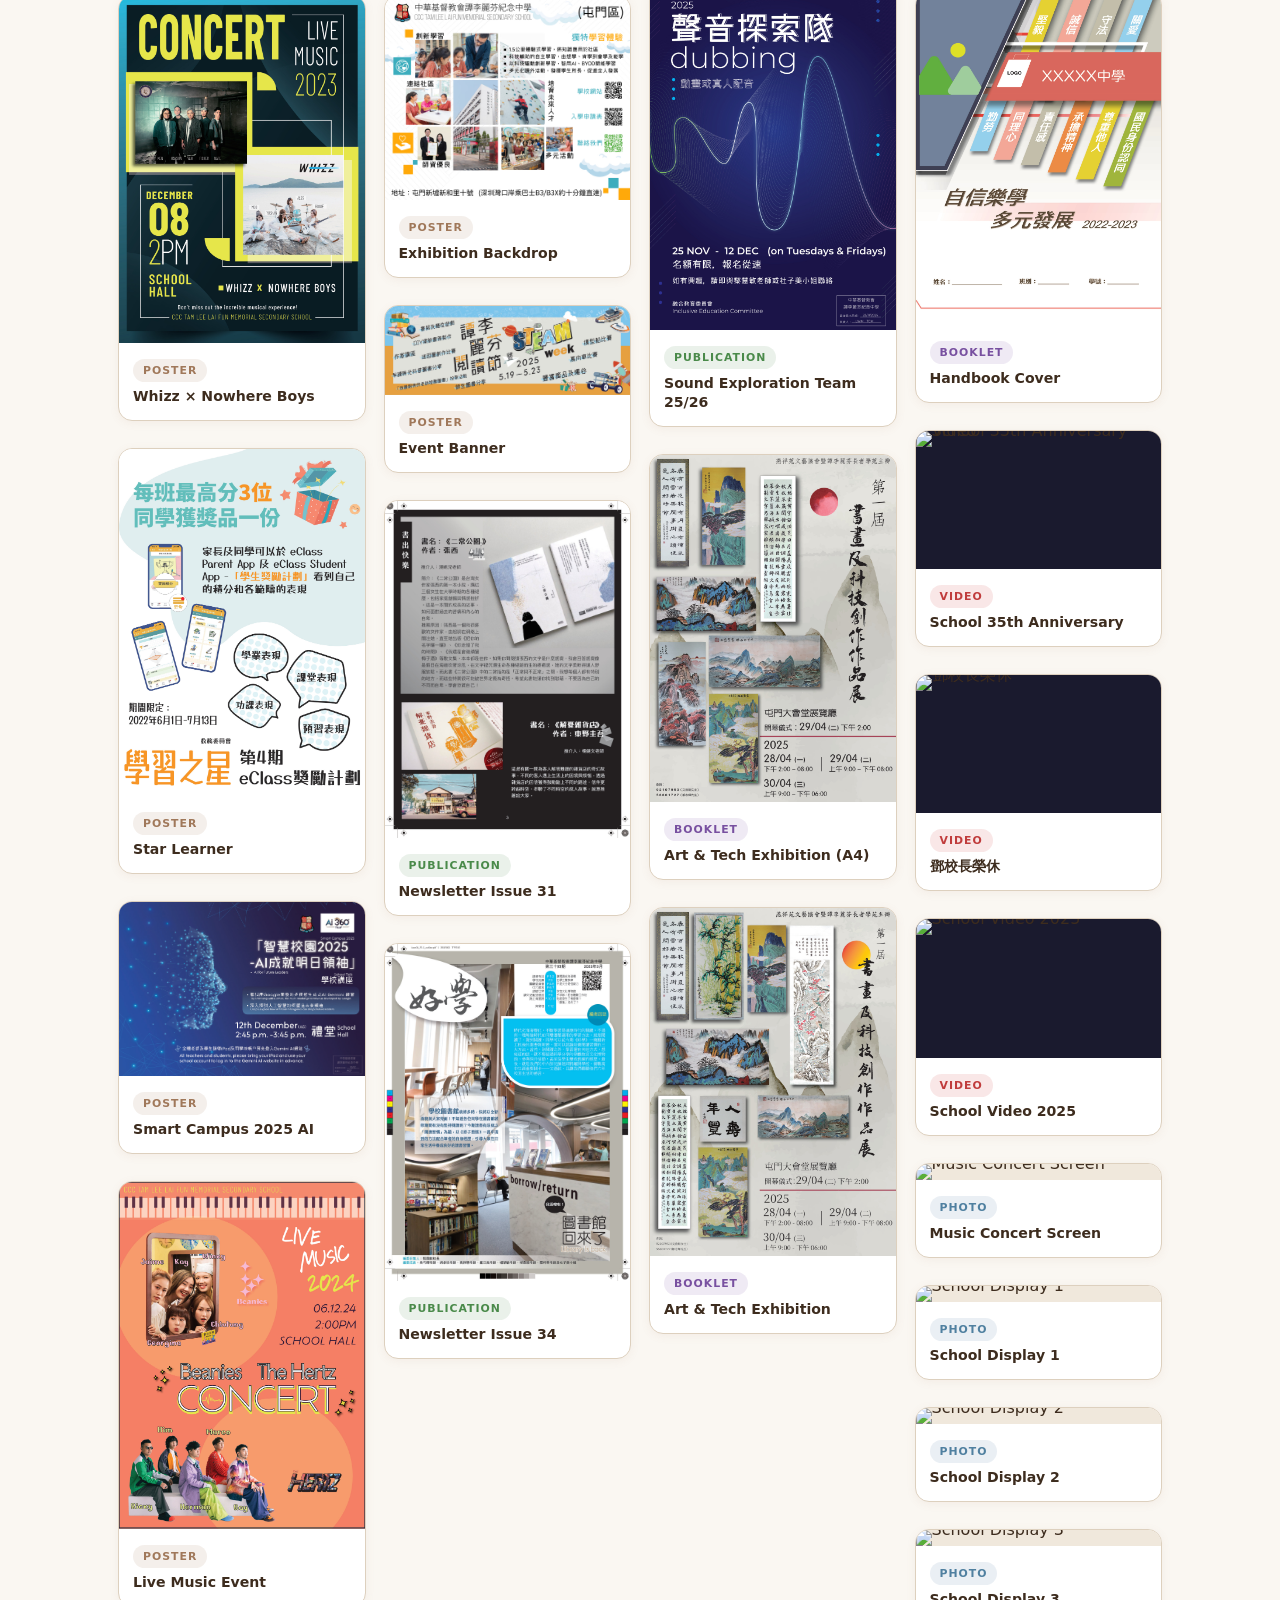
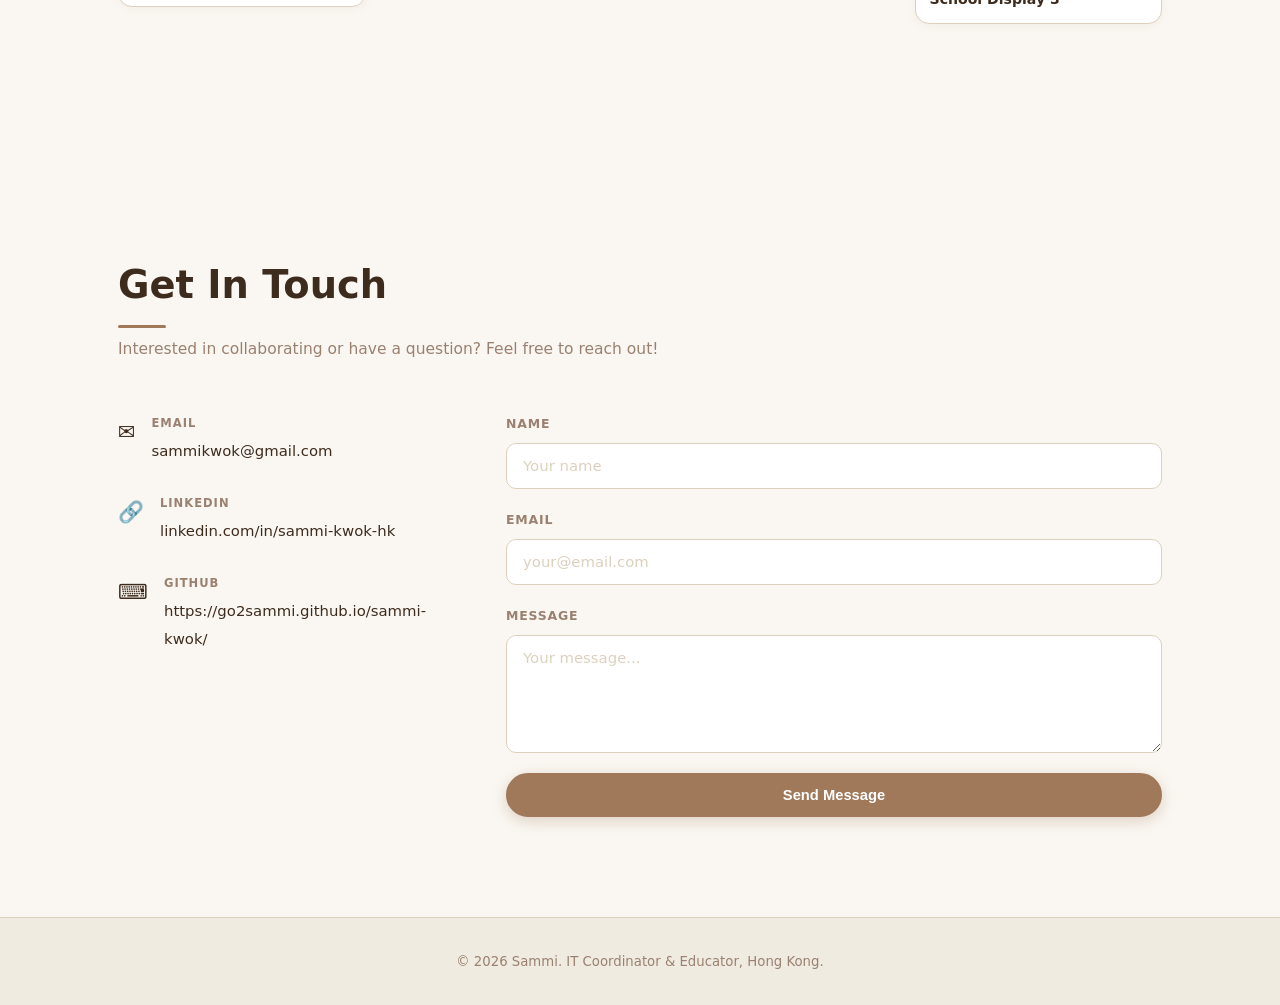
==== commit 1e1af290: "del photo" ====
--- a/index.html
+++ b/index.html
@@ -51,7 +51,7 @@
       <h2 class="section-title">About Me</h2>
       <div class="about-grid">
         <div class="about-image">
-          <div class="image-placeholder">Photo</div>
+          <div class="image-placeholder"></div>
         </div>
         <div class="about-text">
           <p>I am an IT Coordinator with a strong background in supporting school IT systems and teaching computer literacy. Skilled in SQL, Python, and HTML, I enjoy troubleshooting technical issues and helping students develop digital literacy.</p>
@@ -586,7 +586,7 @@
             <span class="contact-icon">⌨</span>
             <div>
               <strong>GitHub</strong>
-              <a href="github.com/go2sammi" target="_blank">github.com/go2sammi</a>
+              <a href="https://go2sammi.github.io/sammi-kwok/" target="_blank">https://go2sammi.github.io/sammi-kwok/</a>
             </div>
           </div>
         </div>
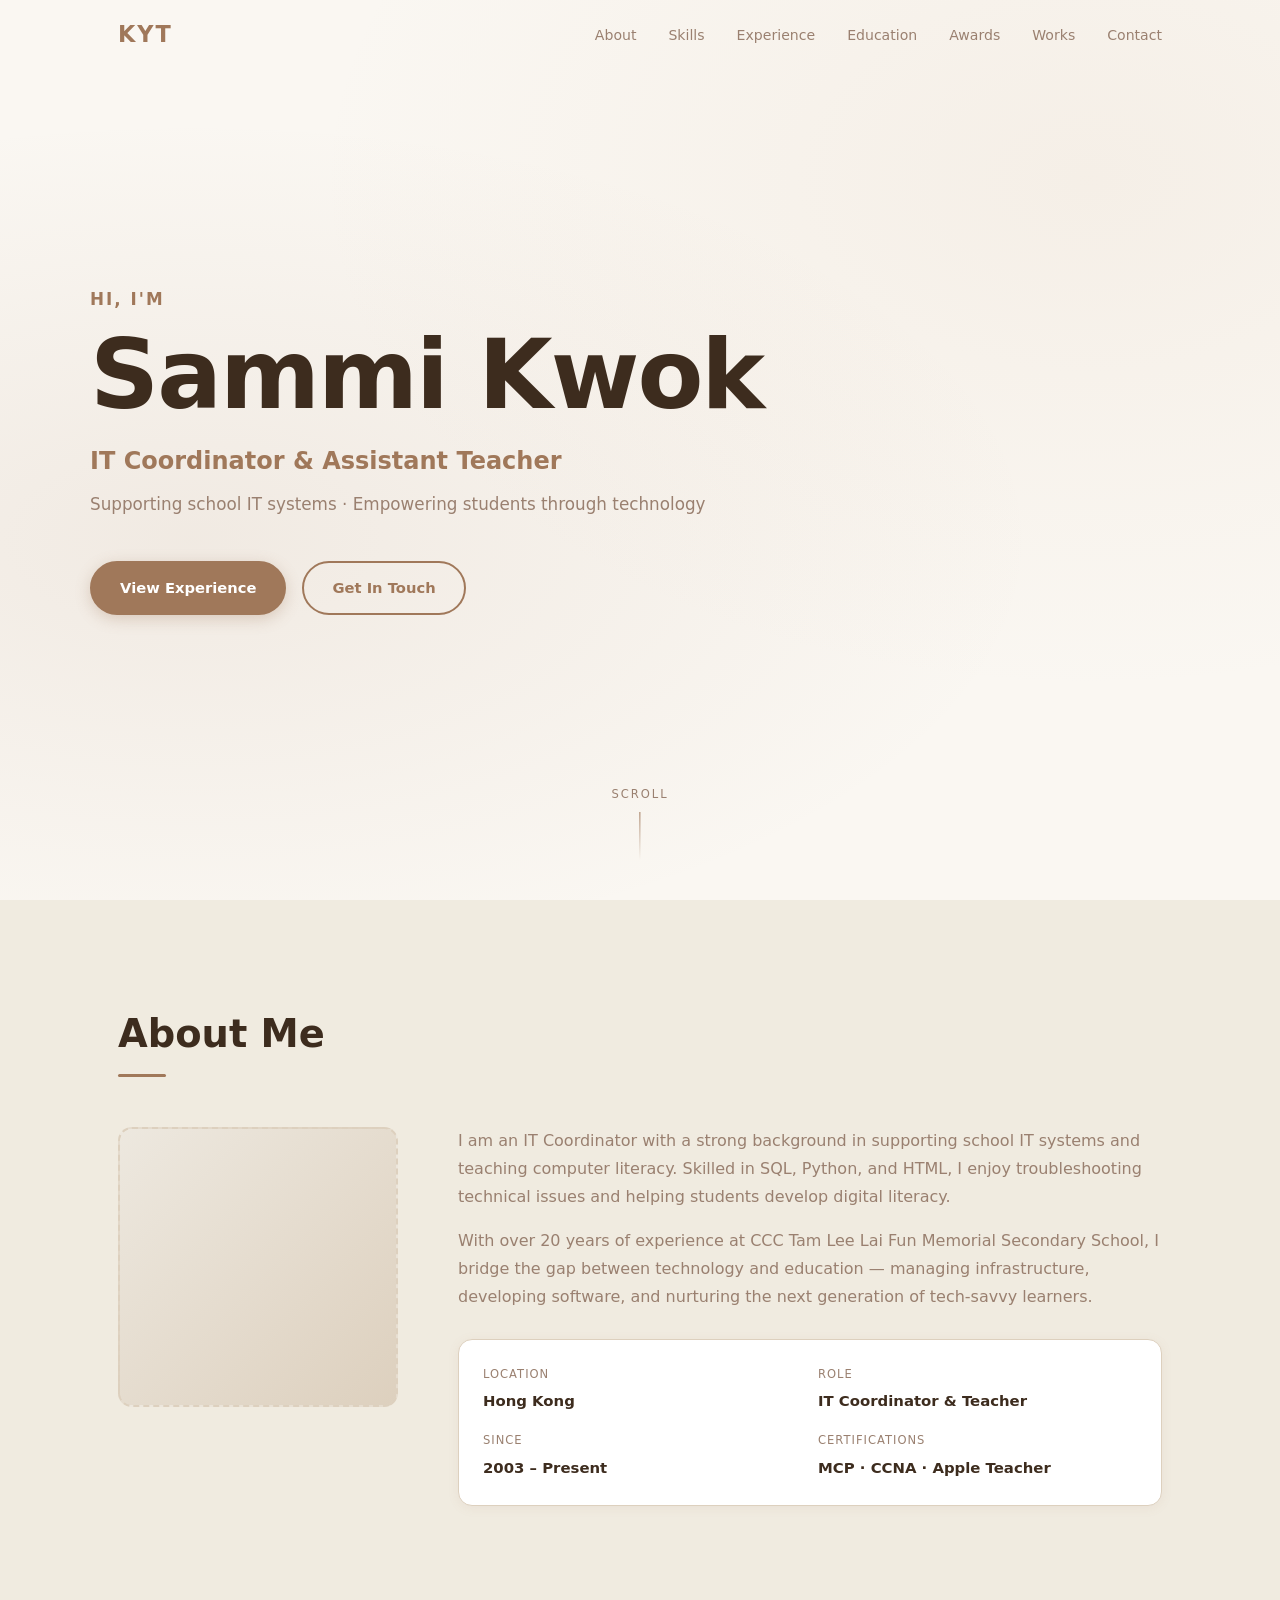
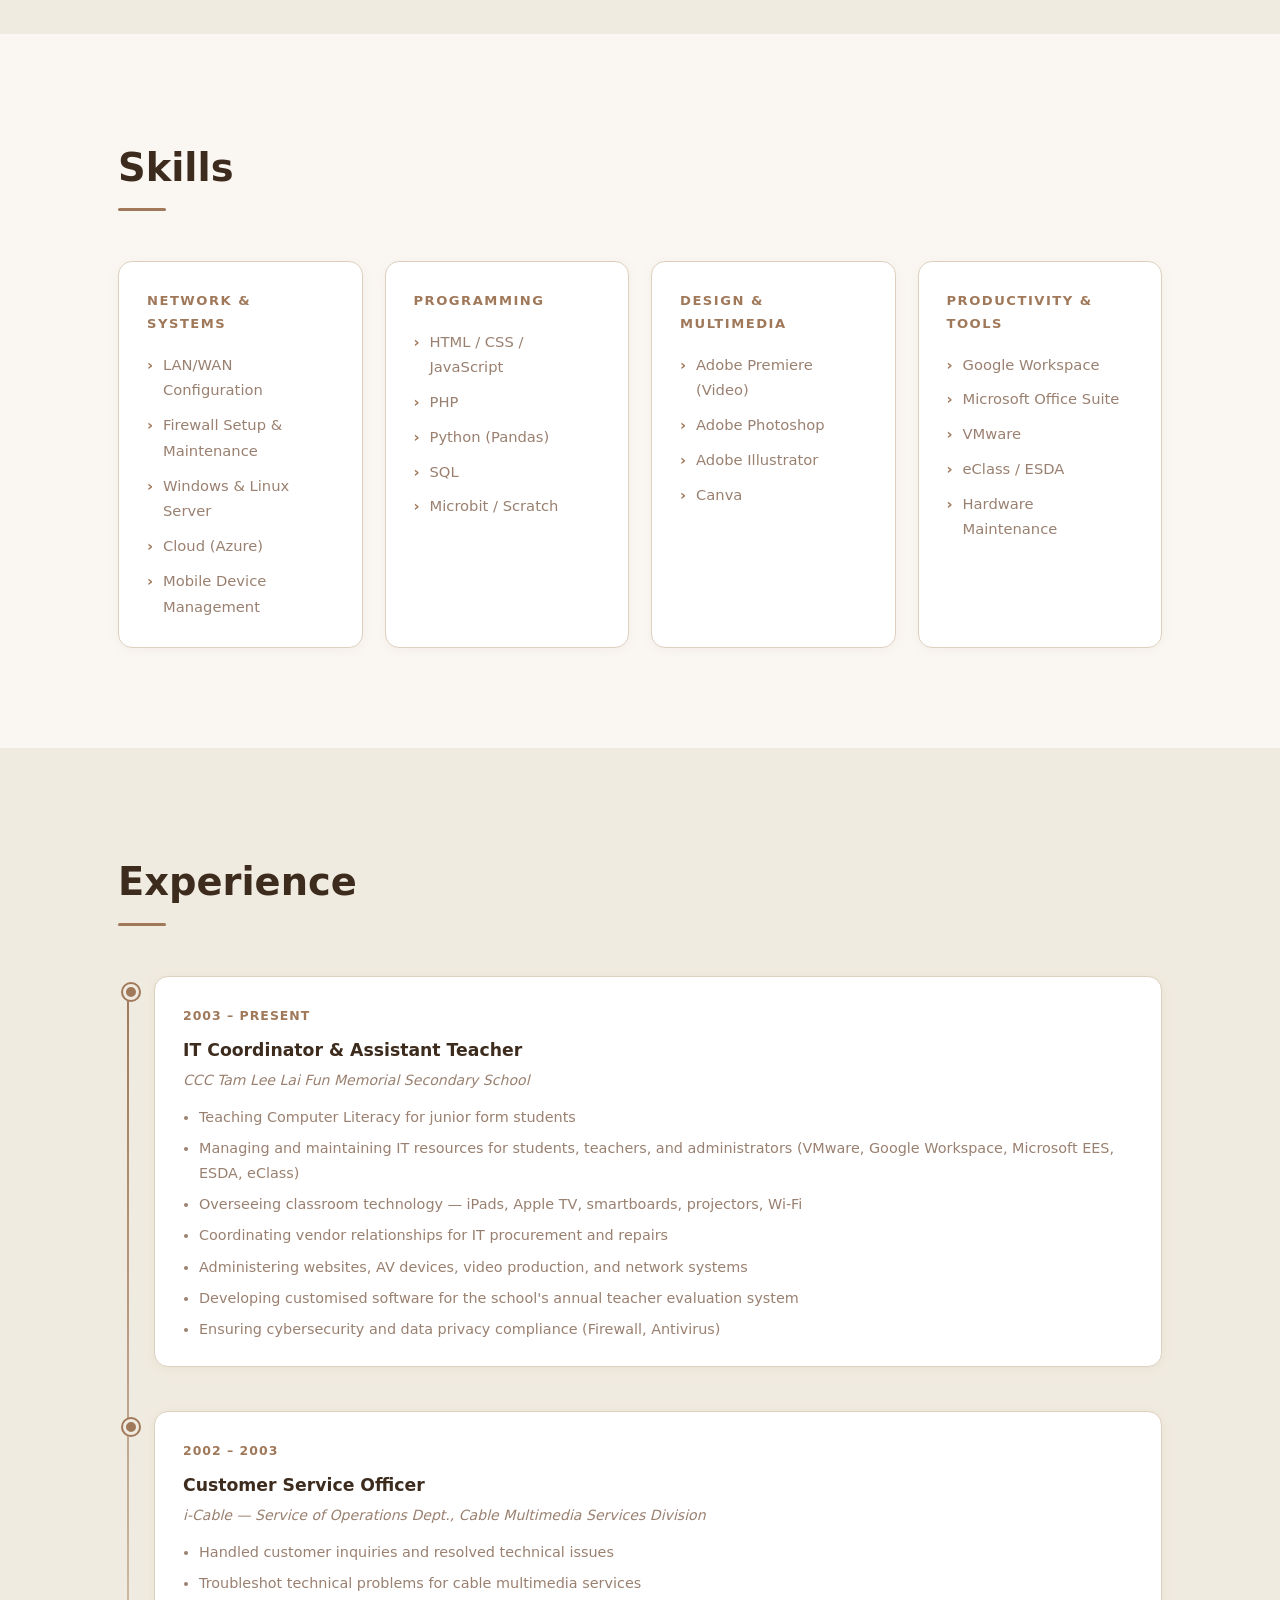
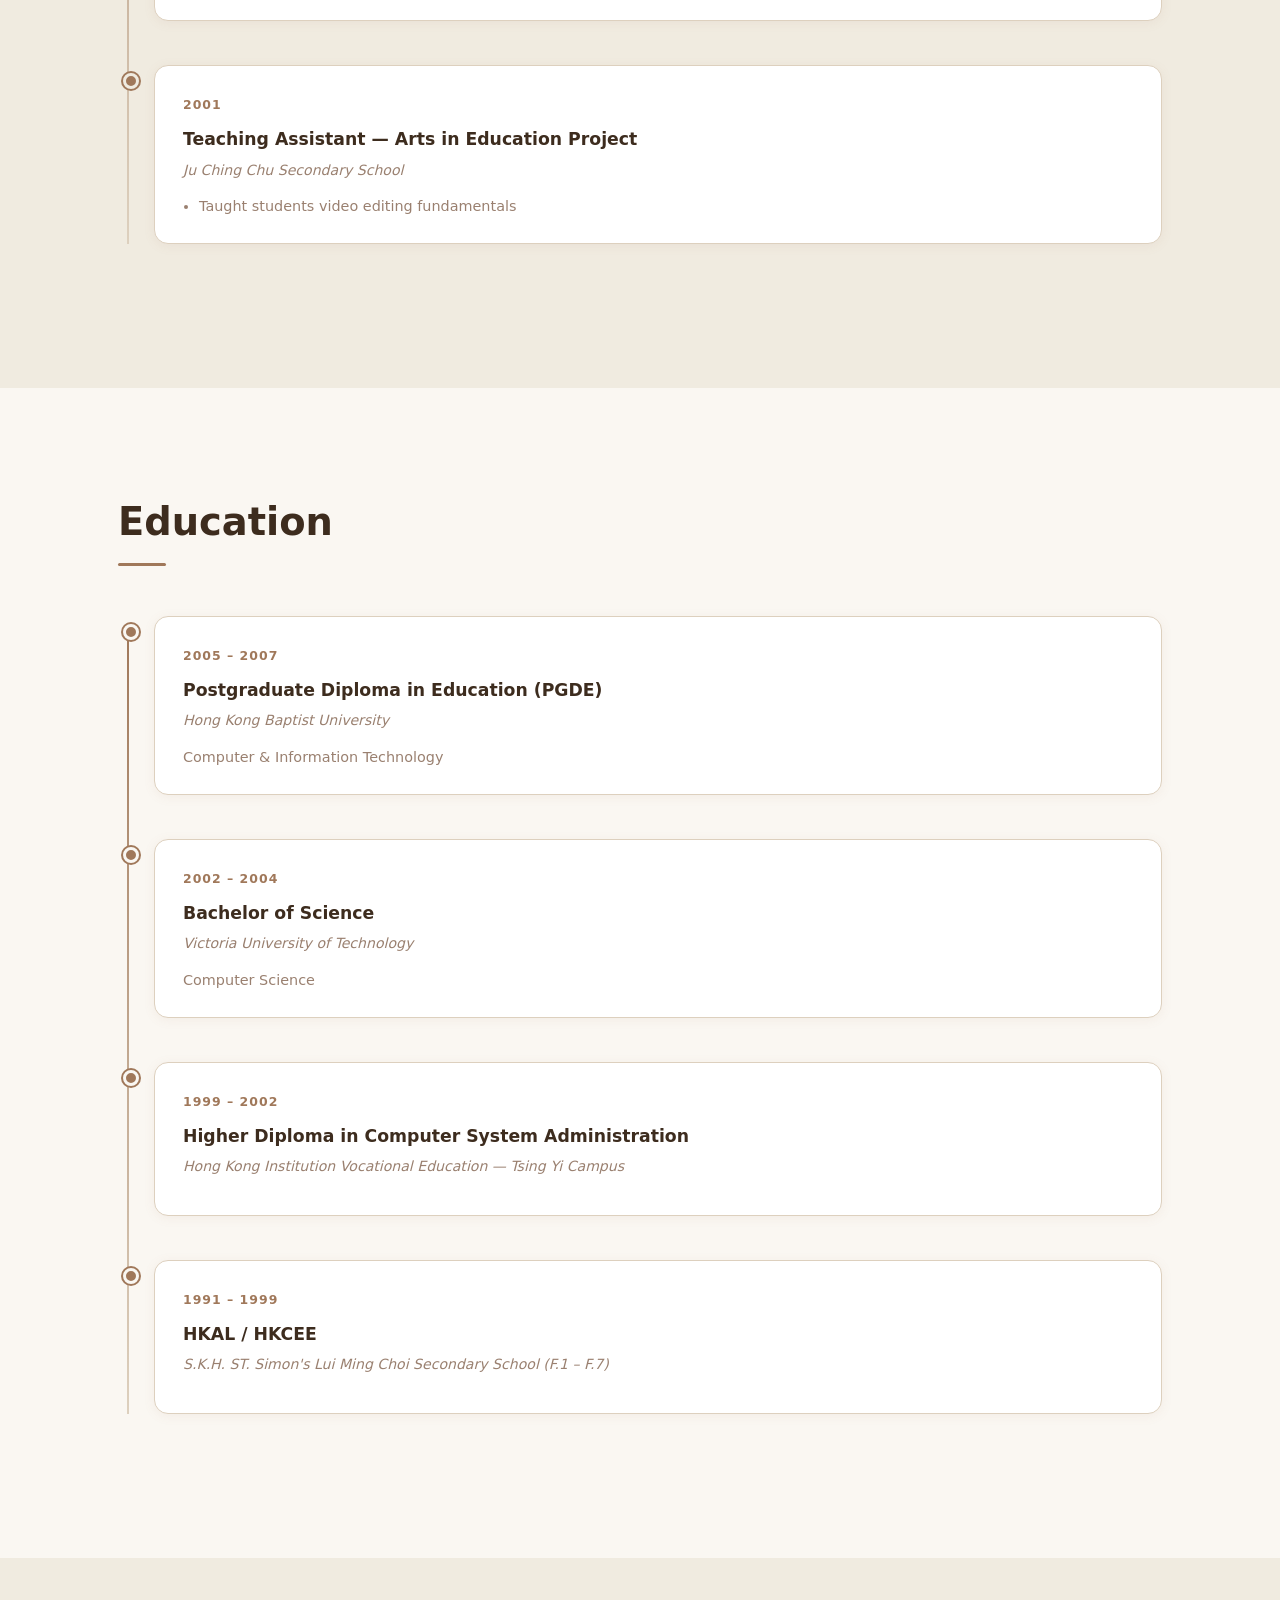
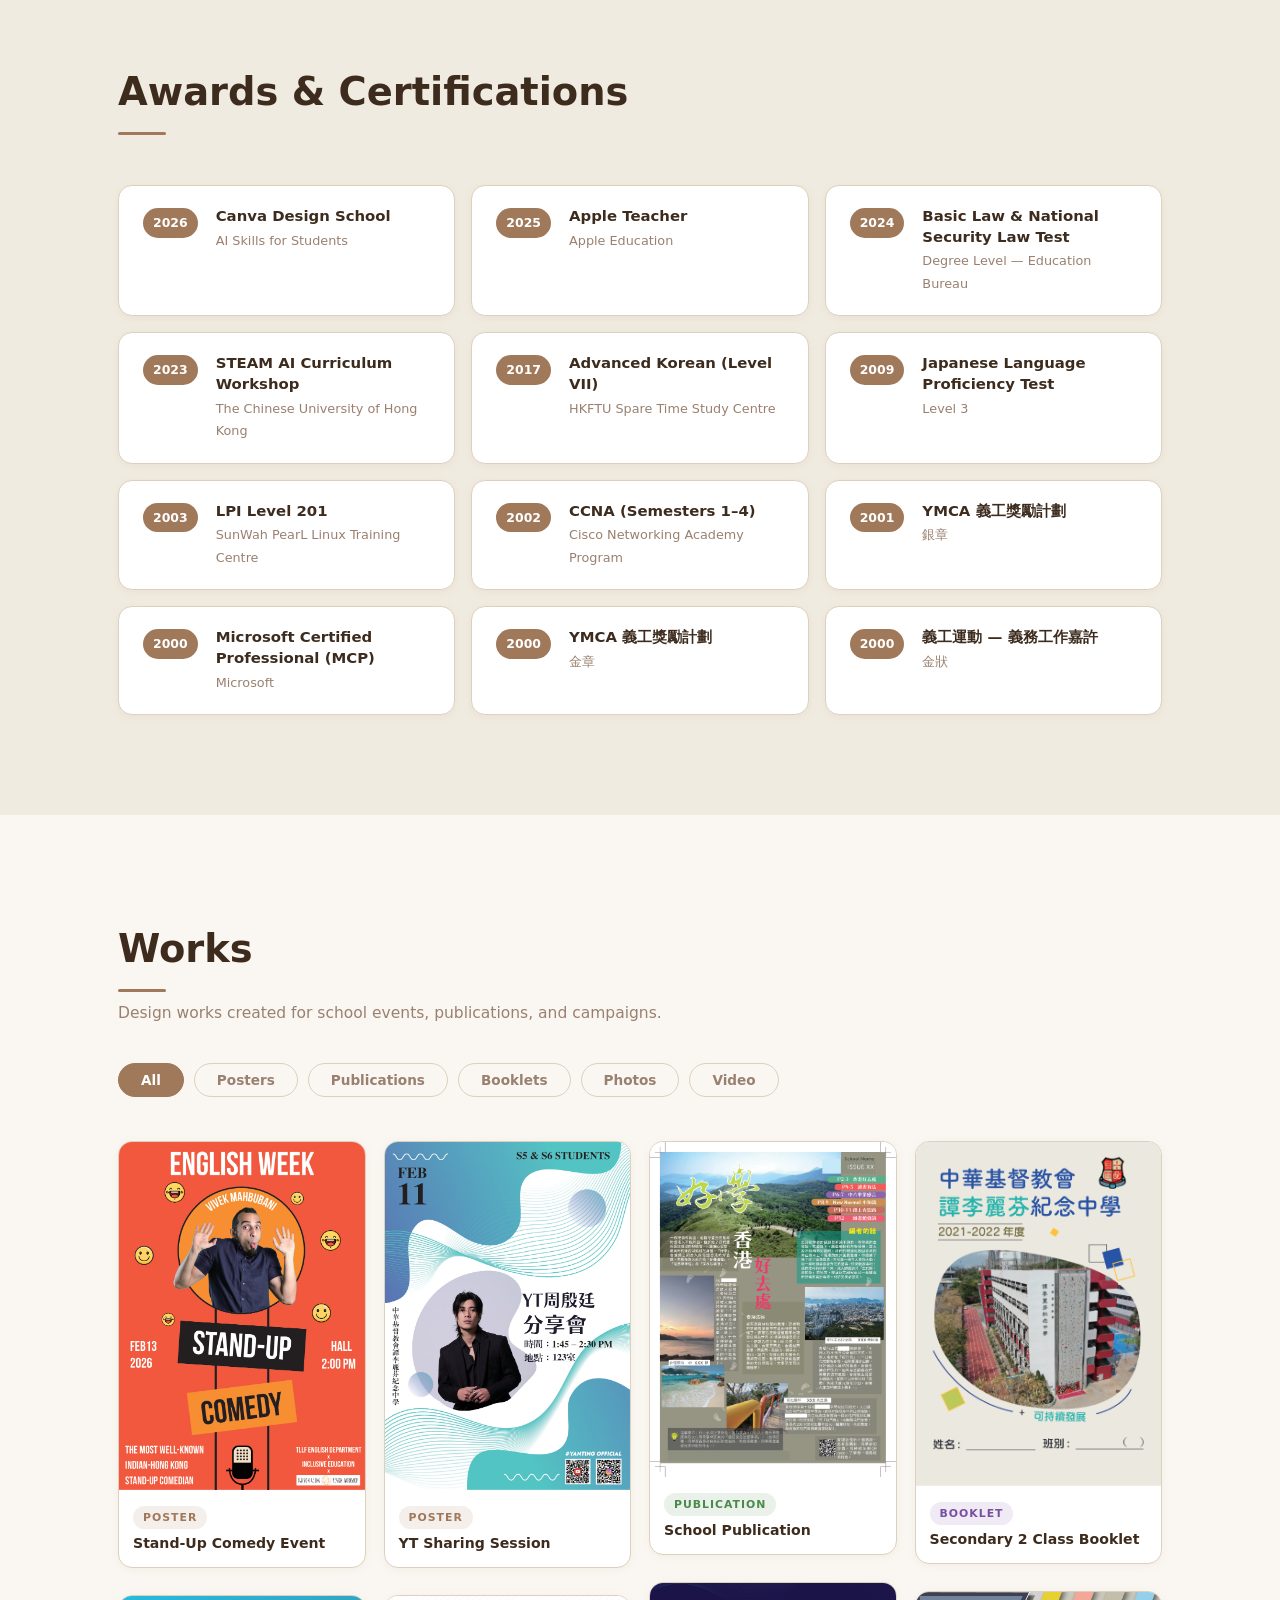
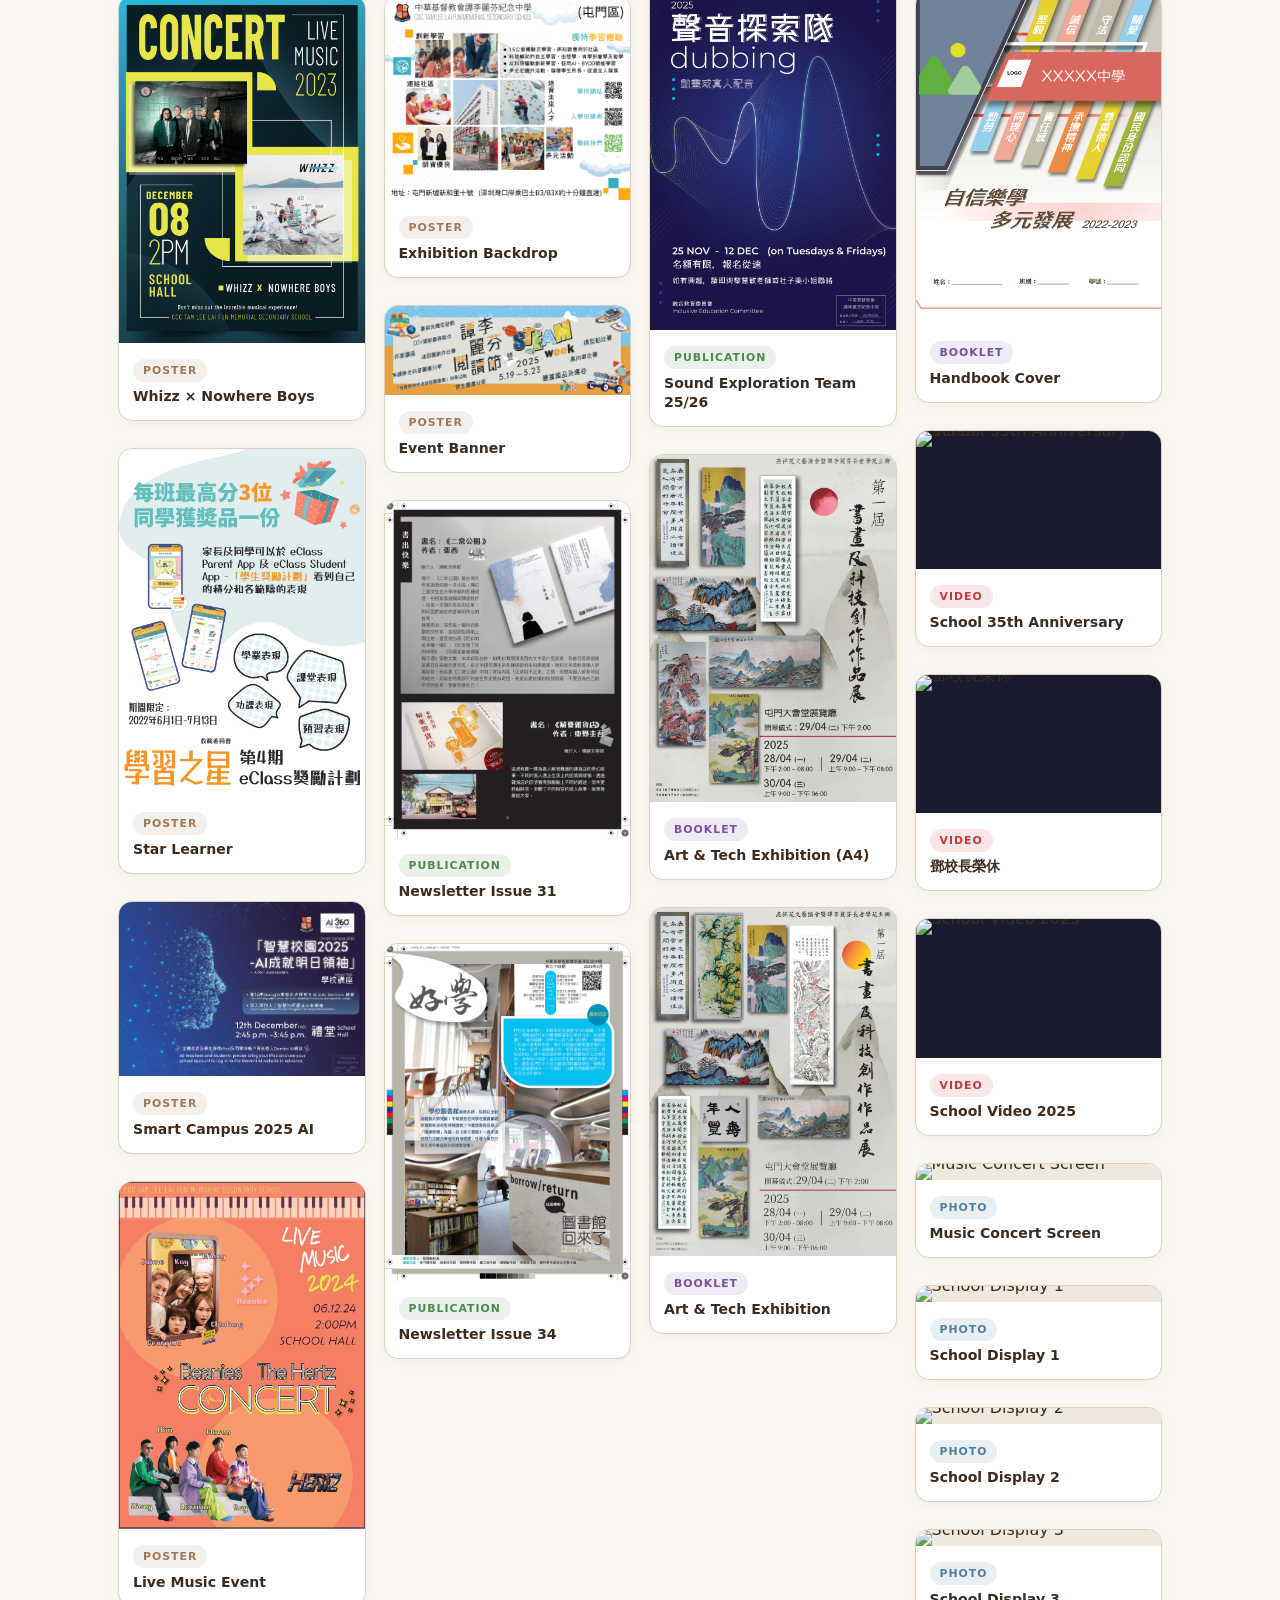
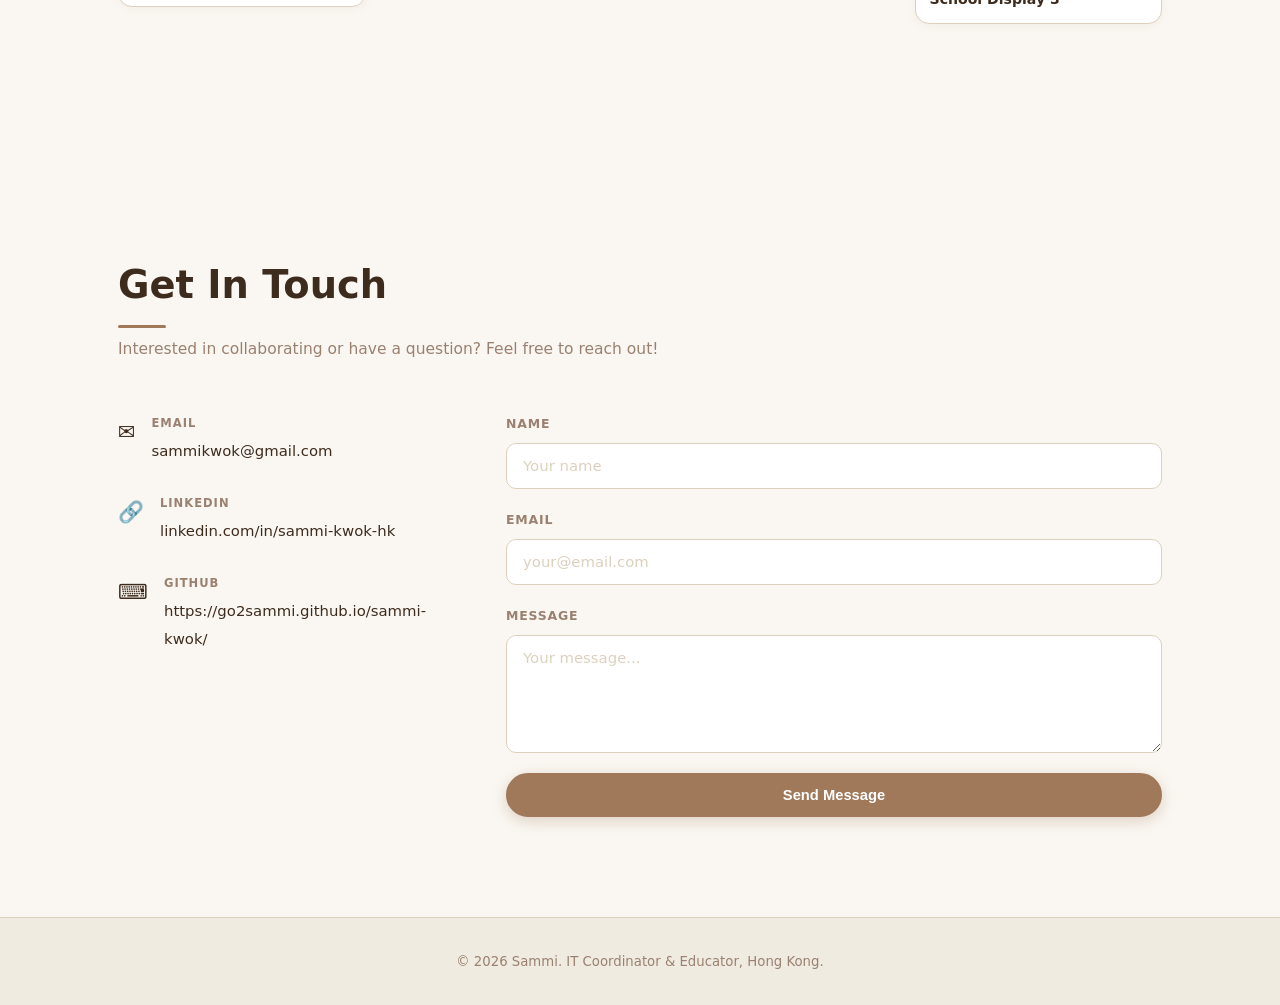
==== commit e456c7eb: "Add Web3Forms email integration to contact form" ====
--- a/index.html
+++ b/index.html
@@ -591,7 +591,8 @@
           </div>
         </div>
 
-        <form class="contact-form" id="contactForm">
+        <form class="contact-form" id="contactForm" action="https://api.web3forms.com/submit" method="POST">
+          <input type="hidden" name="access_key" value="320d7e54-3200-4989-b3a4-49a8fdde05ce" />
           <div class="form-group">
             <label for="name">Name</label>
             <input type="text" id="name" name="name" placeholder="Your name" required />
